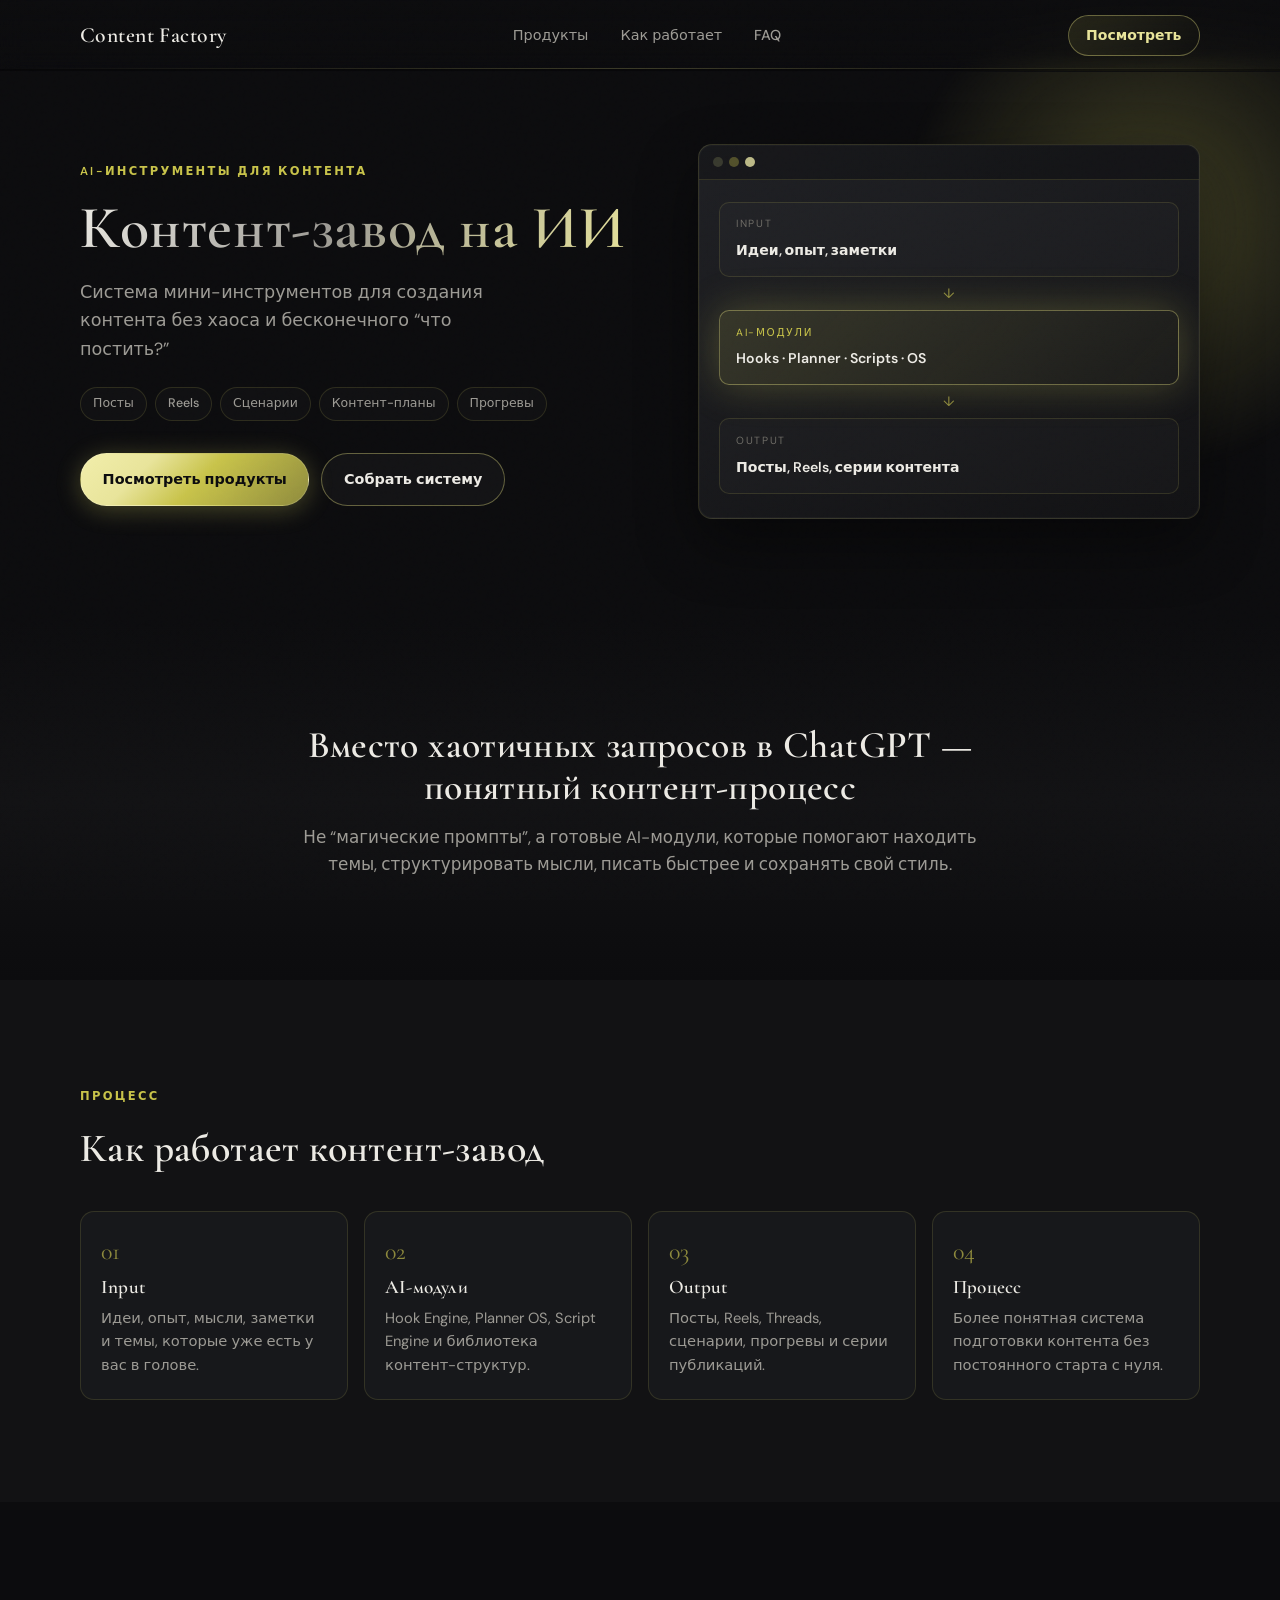
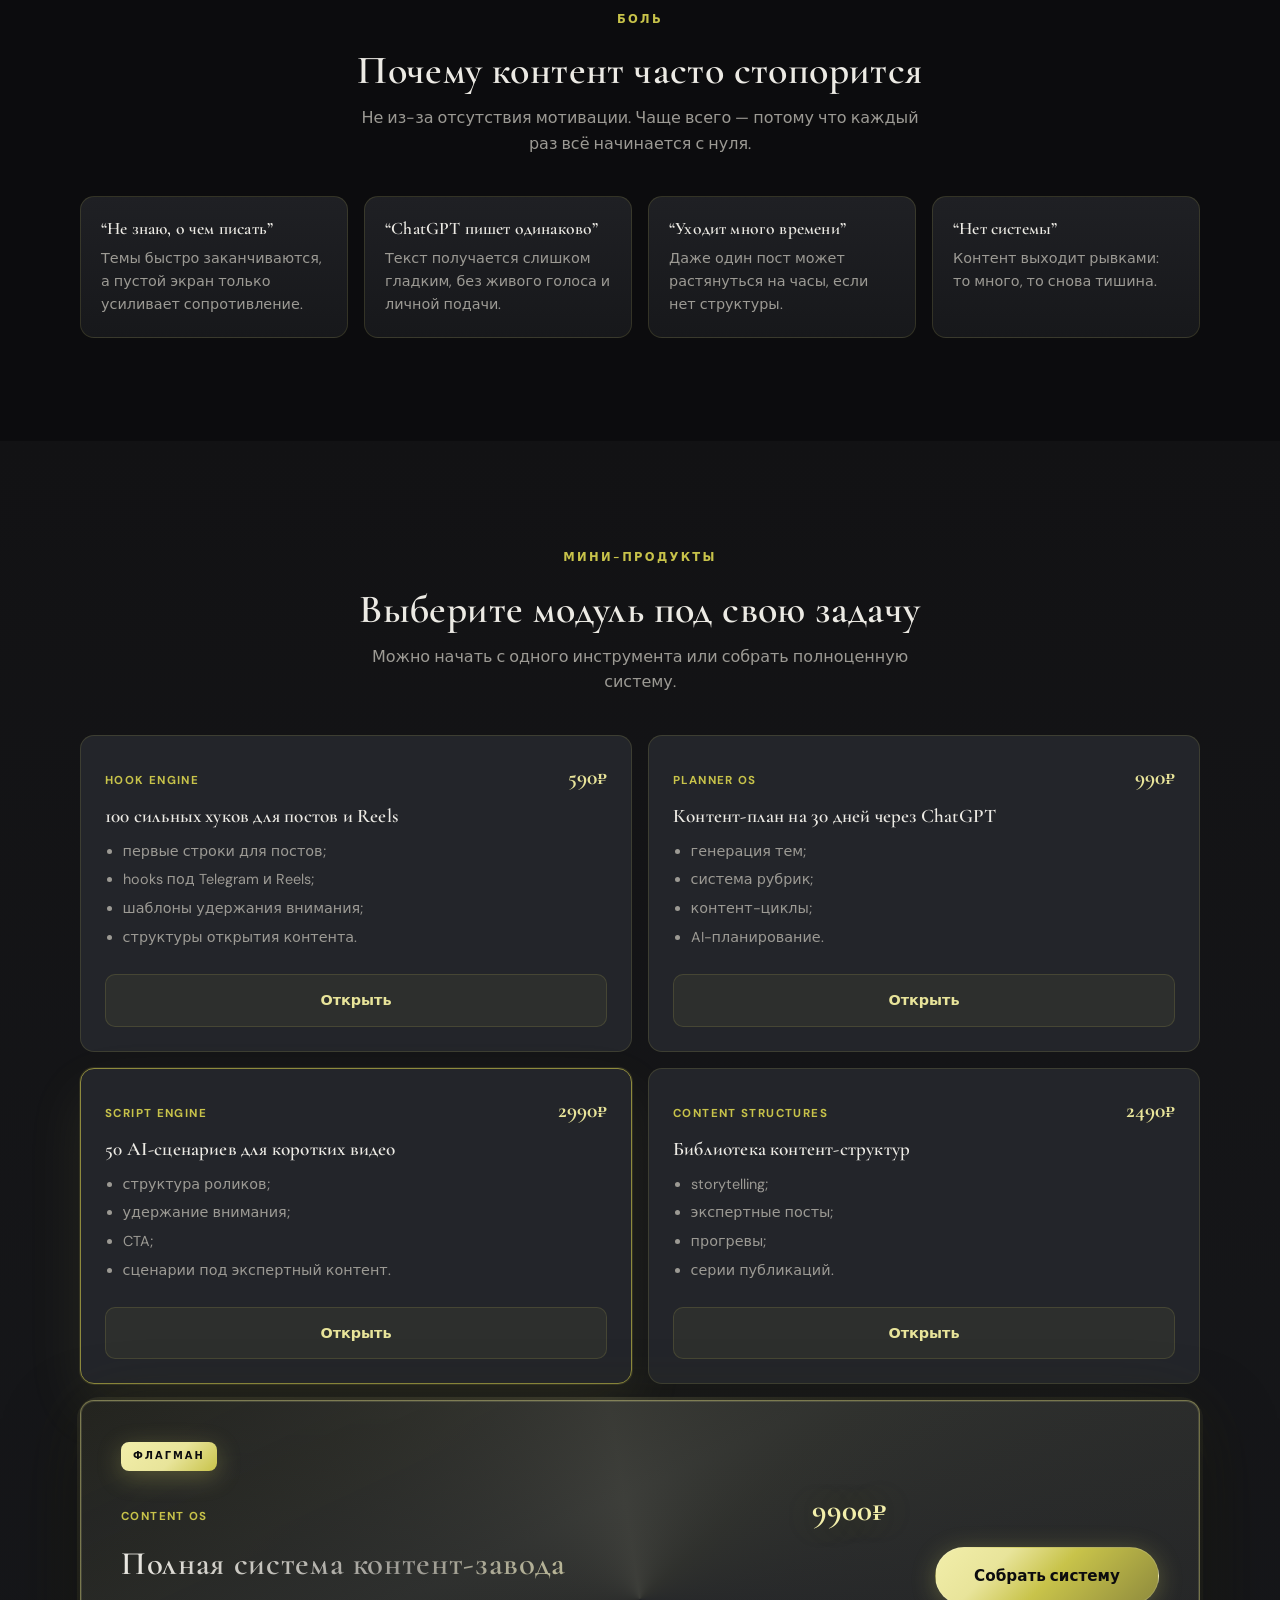
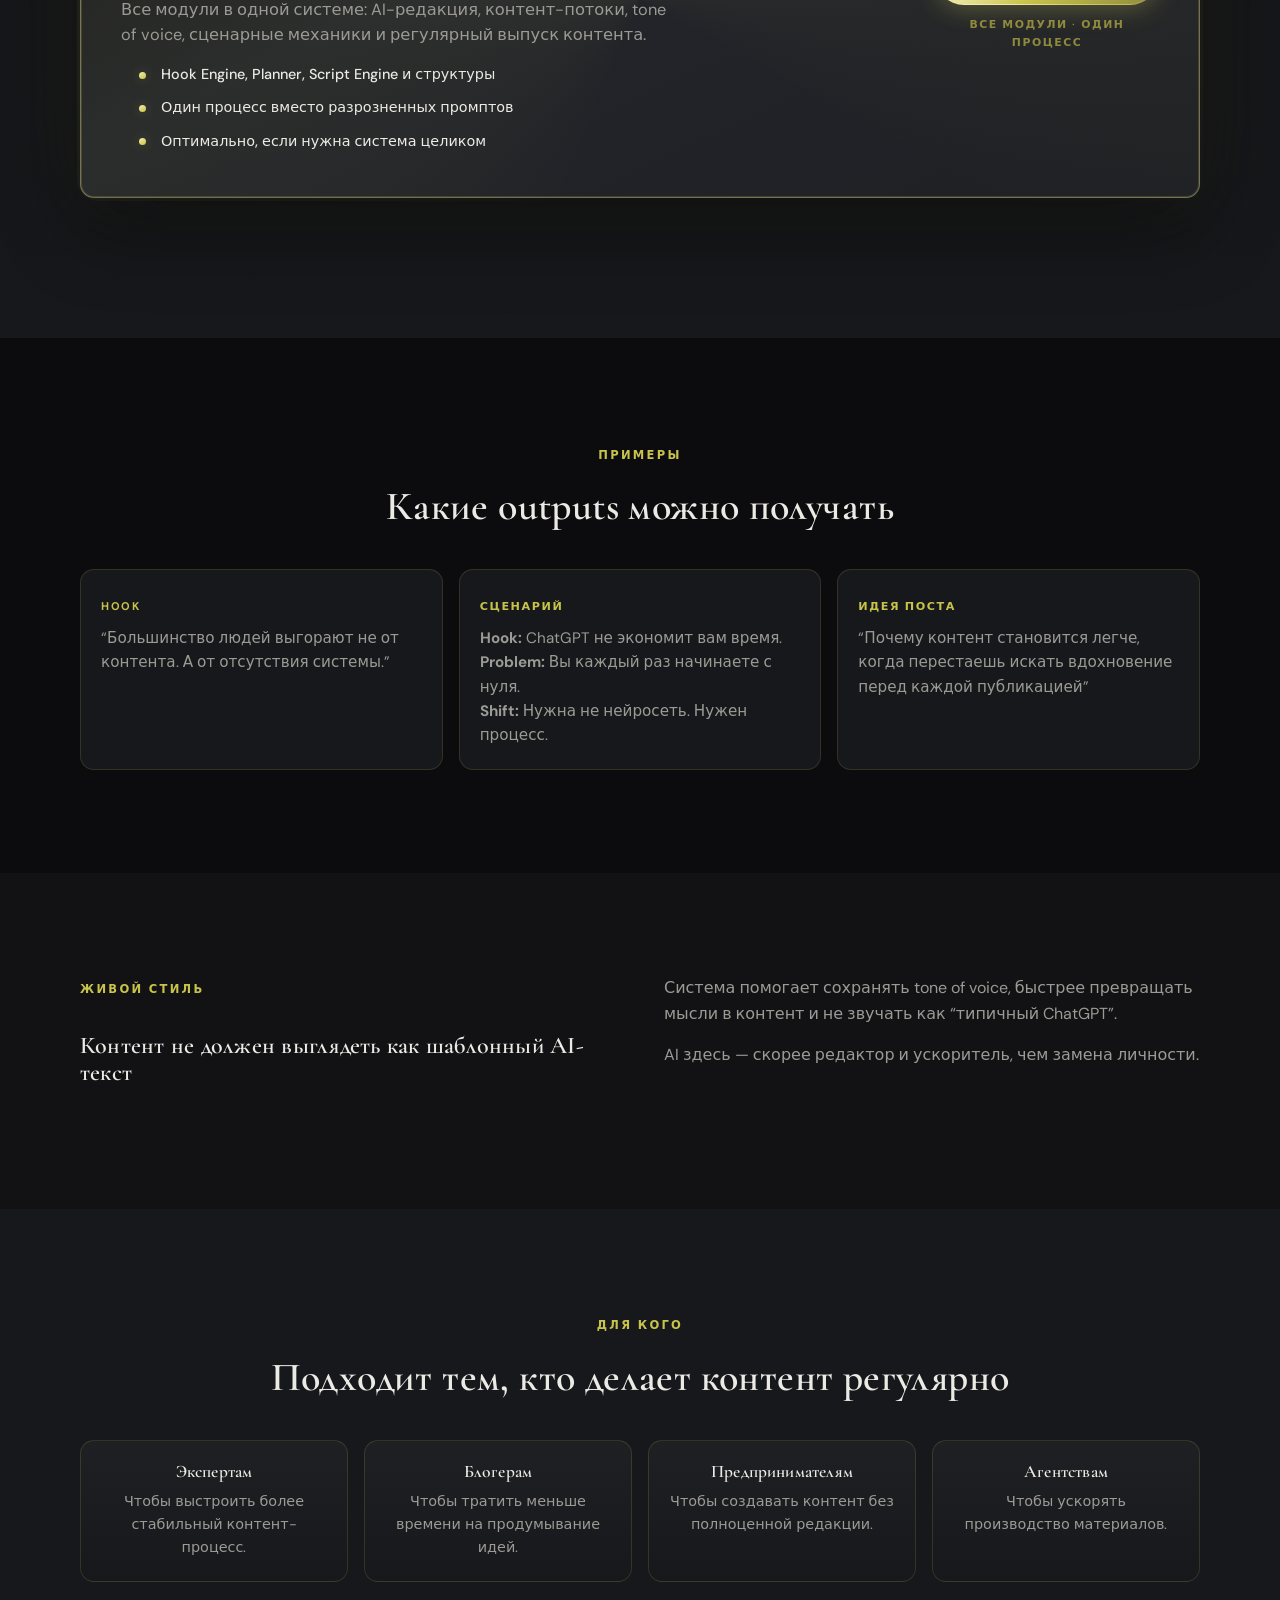
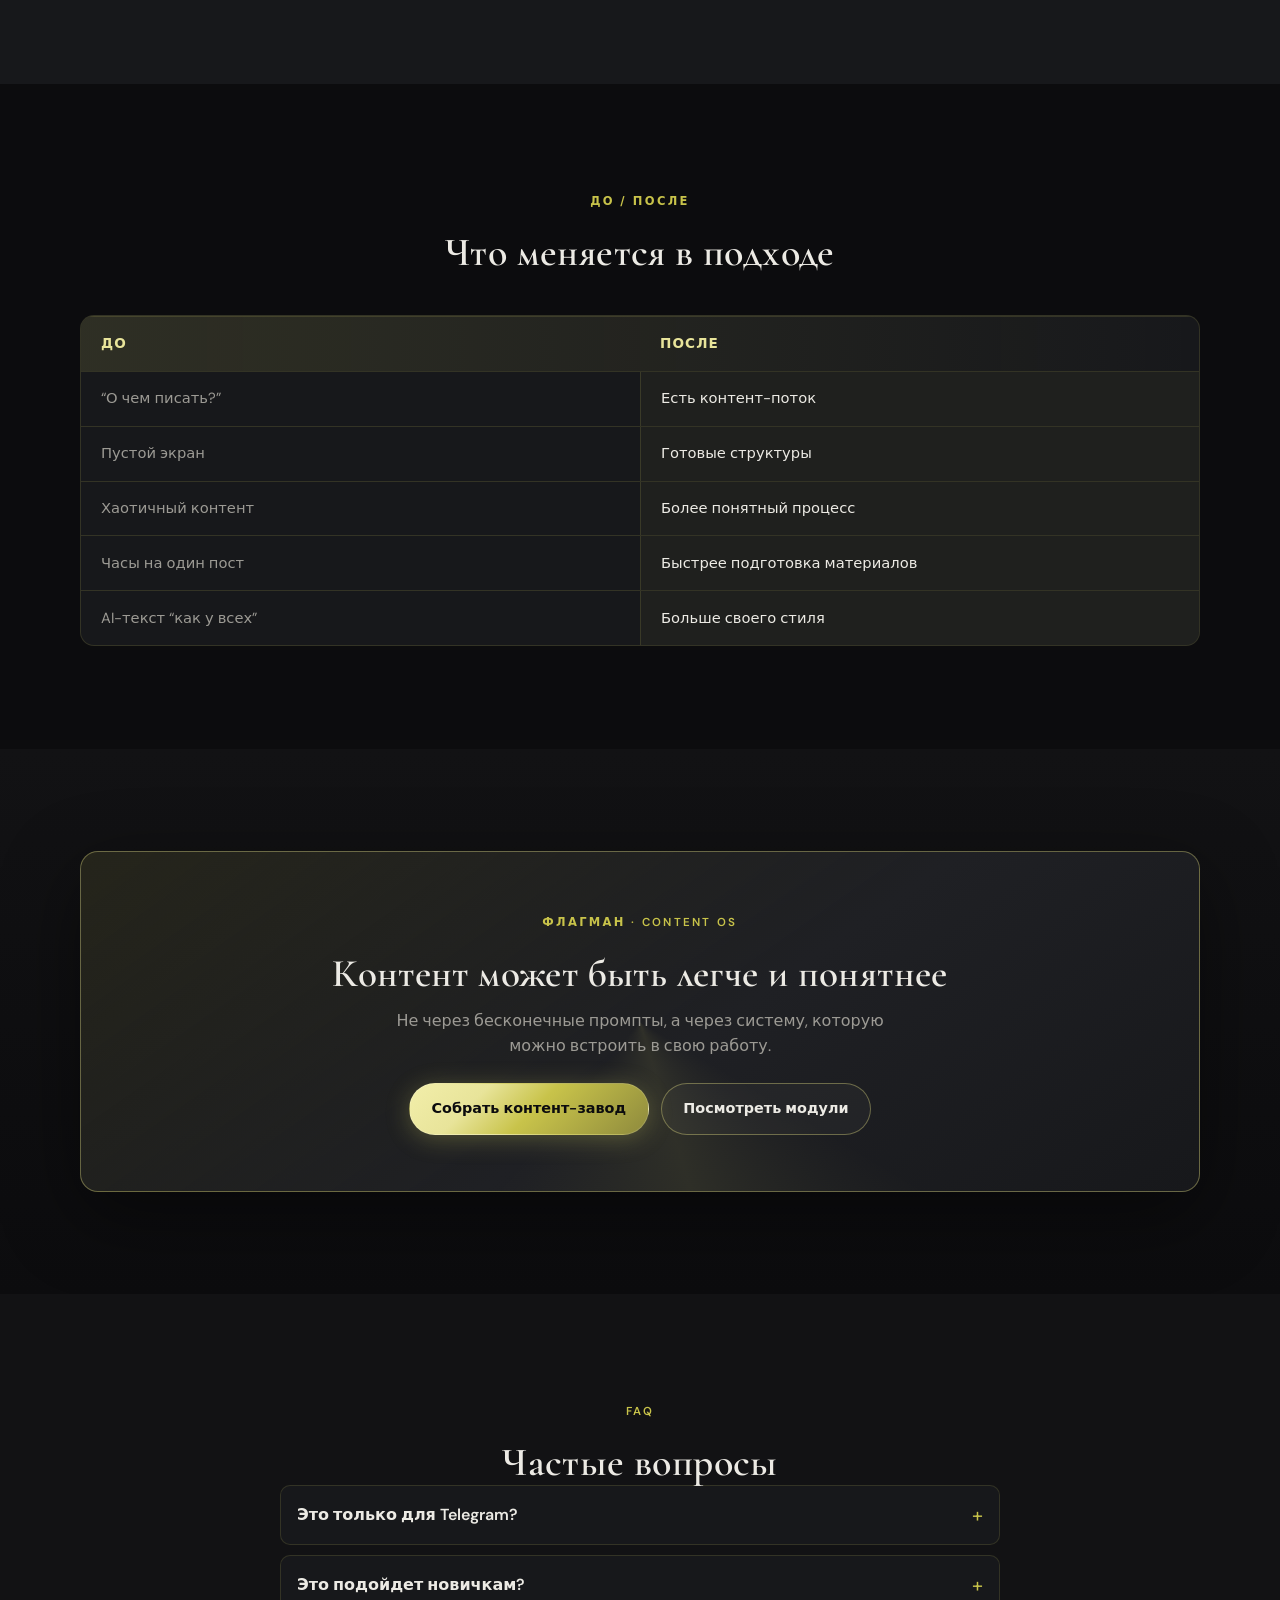
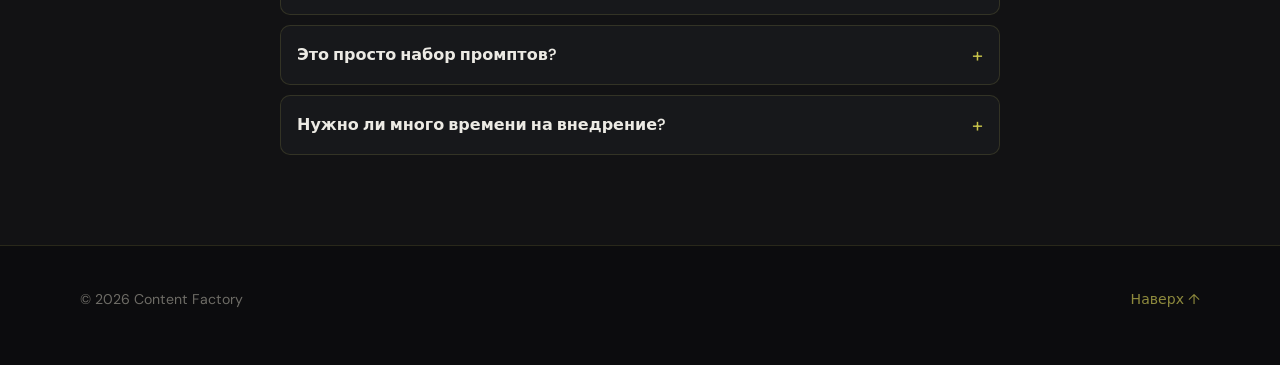
==== index.html @ 781082bc "Zavod-lending собрала сайт" ====
<!DOCTYPE html>
<html lang="ru">
<head>
  <meta charset="UTF-8" />
  <meta name="viewport" content="width=device-width, initial-scale=1.0" />
  <title>Контент-завод на ИИ</title>
  <meta name="description" content="Система мини-инструментов для создания контента с помощью ИИ: хуки, сценарии, контент-планы и Content OS." />
  <link rel="preconnect" href="https://fonts.googleapis.com">
  <link rel="preconnect" href="https://fonts.gstatic.com" crossorigin>
  <link href="https://fonts.googleapis.com/css2?family=Cormorant+Garamond:ital,wght@0,500;0,600;0,700;1,500&family=DM+Sans:ital,opsz,wght@0,9..40,400;0,9..40,500;0,9..40,600;0,9..40,700;1,9..40,400&display=swap" rel="stylesheet">
  <link rel="stylesheet" href="styles.css" />
</head>
<body>
  <div class="grain" aria-hidden="true"></div>
  <header class="site-header">
    <div class="header-scroll-progress" aria-hidden="true">
      <div class="header-scroll-progress__bar" id="scroll-progress-bar"></div>
    </div>
    <div class="container header-inner">
      <a class="logo" href="#top">Content Factory</a>
      <nav class="nav" aria-label="Основная навигация">
        <a href="#products">Продукты</a>
        <a href="#how">Как работает</a>
        <a href="#faq">FAQ</a>
      </nav>
      <a class="header-cta" href="#products">Посмотреть</a>
    </div>
  </header>

  <main id="top">
    <section class="hero section">
      <div class="hero-glow" aria-hidden="true"></div>
      <div class="container hero-grid">
        <div class="hero-content reveal" data-reveal>
          <div class="eyebrow">AI-инструменты для контента</div>
          <h1>Контент-завод на ИИ</h1>
          <p class="hero-lead">
            Система мини-инструментов для создания контента без хаоса и бесконечного “что постить?”
          </p>
          <div class="hero-tags" aria-label="Форматы контента">
            <span>Посты</span>
            <span>Reels</span>
            <span>Сценарии</span>
            <span>Контент-планы</span>
            <span>Прогревы</span>
          </div>
          <div class="hero-actions">
            <a class="btn btn-primary" href="#products">Посмотреть продукты</a>
            <a class="btn btn-secondary" href="#system">Собрать систему</a>
          </div>
        </div>

        <div class="hero-card reveal reveal-delay" data-reveal aria-label="Визуализация контент-завода">
          <div class="hero-card-parallax">
            <div class="mini-window">
              <div class="window-top">
                <span></span><span></span><span></span>
              </div>
              <div class="pipeline">
                <div class="pipeline-item" style="--i:0">
                  <small>INPUT</small>
                  <strong>Идеи, опыт, заметки</strong>
                </div>
                <div class="arrow pipeline-arrow" style="--i:1">↓</div>
                <div class="pipeline-item accent" style="--i:2">
                  <small>AI-МОДУЛИ</small>
                  <strong>Hooks · Planner · Scripts · OS</strong>
                </div>
                <div class="arrow pipeline-arrow" style="--i:3">↓</div>
                <div class="pipeline-item" style="--i:4">
                  <small>OUTPUT</small>
                  <strong>Посты, Reels, серии контента</strong>
                </div>
              </div>
            </div>
          </div>
        </div>
      </div>
    </section>

    <section class="section intro" data-reveal>
      <div class="container narrow center">
        <h2>Вместо хаотичных запросов в ChatGPT — понятный контент-процесс</h2>
        <p>
          Не “магические промпты”, а готовые AI-модули, которые помогают находить темы,
          структурировать мысли, писать быстрее и сохранять свой стиль.
        </p>
      </div>
    </section>

    <section class="section system" id="how" data-reveal>
      <div class="container">
        <div class="section-heading">
          <span class="eyebrow">Процесс</span>
          <h2>Как работает контент-завод</h2>
        </div>
        <div class="system-grid">
          <article class="system-step" style="--i:0">
            <span class="step-number">01</span>
            <h3>Input</h3>
            <p>Идеи, опыт, мысли, заметки и темы, которые уже есть у вас в голове.</p>
          </article>
          <article class="system-step" style="--i:1">
            <span class="step-number">02</span>
            <h3>AI-модули</h3>
            <p>Hook Engine, Planner OS, Script Engine и библиотека контент-структур.</p>
          </article>
          <article class="system-step" style="--i:2">
            <span class="step-number">03</span>
            <h3>Output</h3>
            <p>Посты, Reels, Threads, сценарии, прогревы и серии публикаций.</p>
          </article>
          <article class="system-step" style="--i:3">
            <span class="step-number">04</span>
            <h3>Процесс</h3>
            <p>Более понятная система подготовки контента без постоянного старта с нуля.</p>
          </article>
        </div>
      </div>
    </section>

    <section class="section pain" data-reveal>
      <div class="container">
        <div class="section-heading center">
          <span class="eyebrow">Боль</span>
          <h2>Почему контент часто стопорится</h2>
          <p>Не из-за отсутствия мотивации. Чаще всего — потому что каждый раз всё начинается с нуля.</p>
        </div>
        <div class="cards four">
          <article class="card" style="--i:0">
            <h3>“Не знаю, о чем писать”</h3>
            <p>Темы быстро заканчиваются, а пустой экран только усиливает сопротивление.</p>
          </article>
          <article class="card" style="--i:1">
            <h3>“ChatGPT пишет одинаково”</h3>
            <p>Текст получается слишком гладким, без живого голоса и личной подачи.</p>
          </article>
          <article class="card" style="--i:2">
            <h3>“Уходит много времени”</h3>
            <p>Даже один пост может растянуться на часы, если нет структуры.</p>
          </article>
          <article class="card" style="--i:3">
            <h3>“Нет системы”</h3>
            <p>Контент выходит рывками: то много, то снова тишина.</p>
          </article>
        </div>
      </div>
    </section>

    <section class="section products" data-reveal>
      <div class="container" id="products">
        <div class="section-heading center">
          <span class="eyebrow">Мини-продукты</span>
          <h2>Выберите модуль под свою задачу</h2>
          <p>Можно начать с одного инструмента или собрать полноценную систему.</p>
        </div>

        <div class="product-grid">
          <article class="product-card" style="--i:0">
            <div>
              <div class="product-top">
                <span class="product-label">Hook Engine</span>
                <strong class="price">590₽</strong>
              </div>
              <h3>100 сильных хуков для постов и Reels</h3>
              <ul>
                <li>первые строки для постов;</li>
                <li>hooks под Telegram и Reels;</li>
                <li>шаблоны удержания внимания;</li>
                <li>структуры открытия контента.</li>
              </ul>
            </div>
            <a class="btn btn-card" href="#">Открыть</a>
          </article>

          <article class="product-card" style="--i:1">
            <div>
              <div class="product-top">
                <span class="product-label">Planner OS</span>
                <strong class="price">990₽</strong>
              </div>
              <h3>Контент-план на 30 дней через ChatGPT</h3>
              <ul>
                <li>генерация тем;</li>
                <li>система рубрик;</li>
                <li>контент-циклы;</li>
                <li>AI-планирование.</li>
              </ul>
            </div>
            <a class="btn btn-card" href="#">Открыть</a>
          </article>

          <article class="product-card highlighted" style="--i:2">
            <div>
              <div class="product-top">
                <span class="product-label">Script Engine</span>
                <strong class="price">2990₽</strong>
              </div>
              <h3>50 AI-сценариев для коротких видео</h3>
              <ul>
                <li>структура роликов;</li>
                <li>удержание внимания;</li>
                <li>CTA;</li>
                <li>сценарии под экспертный контент.</li>
              </ul>
            </div>
            <a class="btn btn-card" href="#">Открыть</a>
          </article>

          <article class="product-card" style="--i:3">
            <div>
              <div class="product-top">
                <span class="product-label">Content Structures</span>
                <strong class="price">2490₽</strong>
              </div>
              <h3>Библиотека контент-структур</h3>
              <ul>
                <li>storytelling;</li>
                <li>экспертные посты;</li>
                <li>прогревы;</li>
                <li>серии публикаций.</li>
              </ul>
            </div>
            <a class="btn btn-card" href="#">Открыть</a>
          </article>

          <article class="product-card product-wide product-flagship" id="system" style="--i:4">
            <div class="product-flagship__glow" aria-hidden="true"></div>
            <div class="product-flagship__layout">
              <div class="product-flagship__copy">
                <span class="product-flagship-badge">Флагман</span>
                <div class="product-top">
                  <span class="product-label">Content OS</span>
                  <strong class="price product-flagship-price">9900₽</strong>
                </div>
                <h3 class="product-flagship-title">Полная система контент-завода</h3>
                <p class="product-flagship-lead">
                  Все модули в одной системе: AI-редакция, контент-потоки, tone of voice,
                  сценарные механики и регулярный выпуск контента.
                </p>
                <ul class="product-flagship-perks" aria-label="Что входит">
                  <li>Hook Engine, Planner, Script Engine и структуры</li>
                  <li>Один процесс вместо разрозненных промптов</li>
                  <li>Оптимально, если нужна система целиком</li>
                </ul>
              </div>
              <div class="product-flagship__action">
                <a class="btn btn-primary btn-flagship-cta" href="#">Собрать систему</a>
                <p class="product-flagship-note">Все модули · один процесс</p>
              </div>
            </div>
          </article>
        </div>
      </div>
    </section>

    <section class="section examples" data-reveal>
      <div class="container">
        <div class="section-heading center">
          <span class="eyebrow">Примеры</span>
          <h2>Какие outputs можно получать</h2>
        </div>
        <div class="examples-grid">
          <article class="example-card" style="--i:0">
            <span>Hook</span>
            <p>“Большинство людей выгорают не от контента. А от отсутствия системы.”</p>
          </article>
          <article class="example-card" style="--i:1">
            <span>Сценарий</span>
            <p><b>Hook:</b> ChatGPT не экономит вам время.<br><b>Problem:</b> Вы каждый раз начинаете с нуля.<br><b>Shift:</b> Нужна не нейросеть. Нужен процесс.</p>
          </article>
          <article class="example-card" style="--i:2">
            <span>Идея поста</span>
            <p>“Почему контент становится легче, когда перестаешь искать вдохновение перед каждой публикацией”</p>
          </article>
        </div>
      </div>
    </section>

    <section class="section anti-ai" data-reveal>
      <div class="container split">
        <div>
          <span class="eyebrow">Живой стиль</span>
          <h2>Контент не должен выглядеть как шаблонный AI-текст</h2>
        </div>
        <div class="text-block">
          <p>
            Система помогает сохранять tone of voice, быстрее превращать мысли в контент
            и не звучать как “типичный ChatGPT”.
          </p>
          <p>AI здесь — скорее редактор и ускоритель, чем замена личности.</p>
        </div>
      </div>
    </section>

    <section class="section audience" data-reveal>
      <div class="container">
        <div class="section-heading center">
          <span class="eyebrow">Для кого</span>
          <h2>Подходит тем, кто делает контент регулярно</h2>
        </div>
        <div class="cards four">
          <article class="card compact" style="--i:0"><h3>Экспертам</h3><p>Чтобы выстроить более стабильный контент-процесс.</p></article>
          <article class="card compact" style="--i:1"><h3>Блогерам</h3><p>Чтобы тратить меньше времени на продумывание идей.</p></article>
          <article class="card compact" style="--i:2"><h3>Предпринимателям</h3><p>Чтобы создавать контент без полноценной редакции.</p></article>
          <article class="card compact" style="--i:3"><h3>Агентствам</h3><p>Чтобы ускорять производство материалов.</p></article>
        </div>
      </div>
    </section>

    <section class="section comparison" data-reveal>
      <div class="container">
        <div class="section-heading center">
          <span class="eyebrow">До / после</span>
          <h2>Что меняется в подходе</h2>
        </div>
        <div class="comparison-table" role="table" aria-label="Сравнение подходов">
          <div class="row head" role="row">
            <div role="columnheader">До</div>
            <div role="columnheader">После</div>
          </div>
          <div class="row" role="row"><div>“О чем писать?”</div><div>Есть контент-поток</div></div>
          <div class="row" role="row"><div>Пустой экран</div><div>Готовые структуры</div></div>
          <div class="row" role="row"><div>Хаотичный контент</div><div>Более понятный процесс</div></div>
          <div class="row" role="row"><div>Часы на один пост</div><div>Быстрее подготовка материалов</div></div>
          <div class="row" role="row"><div>AI-текст “как у всех”</div><div>Больше своего стиля</div></div>
        </div>
      </div>
    </section>

    <section class="section final-cta" data-reveal>
      <div class="container cta-box center">
        <span class="eyebrow">Флагман · Content OS</span>
        <h2>Контент может быть легче и понятнее</h2>
        <p>Не через бесконечные промпты, а через систему, которую можно встроить в свою работу.</p>
        <div class="hero-actions center-actions">
          <a class="btn btn-primary" href="#system">Собрать контент-завод</a>
          <a class="btn btn-secondary" href="#products">Посмотреть модули</a>
        </div>
      </div>
    </section>

    <section class="section faq" id="faq" data-reveal>
      <div class="container narrow">
        <div class="section-heading center">
          <span class="eyebrow">FAQ</span>
          <h2>Частые вопросы</h2>
        </div>
        <details>
          <summary>Это только для Telegram?</summary>
          <p>Нет. Система подходит для Telegram, Reels, Shorts, Threads и других форматов.</p>
        </details>
        <details>
          <summary>Это подойдет новичкам?</summary>
          <p>Да. Всё построено вокруг готовых структур и понятных сценариев использования.</p>
        </details>
        <details>
          <summary>Это просто набор промптов?</summary>
          <p>Нет. Промпты — только часть системы. Основной акцент на процессах, структурах и механике контента.</p>
        </details>
        <details>
          <summary>Нужно ли много времени на внедрение?</summary>
          <p>Нет. Большинство модулей можно начать использовать сразу.</p>
        </details>
      </div>
    </section>
  </main>

  <footer class="footer">
    <div class="container footer-inner">
      <p>© 2026 Content Factory</p>
      <a href="#top">Наверх ↑</a>
    </div>
  </footer>

  <script>
    (function () {
      var mqReduce = window.matchMedia("(prefers-reduced-motion: reduce)");
      var reduce = mqReduce.matches;
      var all = document.querySelectorAll("[data-reveal]");

      function initScrollProgress() {
        var bar = document.getElementById("scroll-progress-bar");
        if (!bar) return;
        function tick() {
          var doc = document.documentElement;
          var total = doc.scrollHeight - window.innerHeight;
          var p = total > 0 ? (window.scrollY / total) * 100 : 0;
          p = Math.min(100, Math.max(0, p));
          bar.style.width = p + "%";
        }
        window.addEventListener("scroll", tick, { passive: true });
        window.addEventListener("resize", tick);
        tick();
      }

      function initHeroParallax() {
        var card = document.querySelector(".hero-card");
        var layer = document.querySelector(".hero-card-parallax");
        if (!card || !layer) return;
        var maxTilt = 7;
        function onMove(e) {
          var r = card.getBoundingClientRect();
          var px = (e.clientX - r.left) / r.width - 0.5;
          var py = (e.clientY - r.top) / r.height - 0.5;
          layer.style.transform =
            "perspective(1100px) rotateY(" +
            (px * maxTilt * 2) +
            "deg) rotateX(" +
            (-py * maxTilt * 2) +
            "deg)";
        }
        function onLeave() {
          layer.style.transform = "perspective(1100px) rotateY(0deg) rotateX(0deg)";
        }
        card.addEventListener("mousemove", onMove);
        card.addEventListener("mouseleave", onLeave);
      }

      function initMagnetic() {
        var nodes = document.querySelectorAll(".btn, .header-cta");
        var strength = 0.22;
        var cap = 12;
        nodes.forEach(function (el) {
          function move(e) {
            var r = el.getBoundingClientRect();
            var x = e.clientX - r.left - r.width / 2;
            var y = e.clientY - r.top - r.height / 2;
            var mx = Math.max(-cap, Math.min(cap, x * strength));
            var my = Math.max(-cap, Math.min(cap, y * strength));
            el.style.setProperty("--mx", mx + "px");
            el.style.setProperty("--my", my + "px");
          }
          function reset() {
            el.style.setProperty("--mx", "0px");
            el.style.setProperty("--my", "0px");
          }
          el.addEventListener("mousemove", move);
          el.addEventListener("mouseleave", reset);
        });
      }

      /**
       * Якоря: заранее снимаем data-reveal (без «дёрганья»).
       * #products — всегда block:"start": каталог с заголовка и первых модулей (не прыгать к флагману).
       * #system — снизу end / сверху center, чтобы карточка целиком в кадре.
       */
      function initInPageAnchorClicks() {
        function preReveal(el) {
          var chain = [];
          var n = el;
          while (n && n !== document.body) {
            if (n.hasAttribute && n.hasAttribute("data-reveal")) chain.push(n);
            n = n.parentElement;
          }
          chain.forEach(function (node) {
            node.classList.add("reveal-skip-transition", "is-visible");
          });
          requestAnimationFrame(function () {
            chain.forEach(function (node) {
              node.classList.remove("reveal-skip-transition");
            });
          });
        }

        function centerY(el) {
          var r = el.getBoundingClientRect();
          return r.top + window.scrollY + r.height * 0.5;
        }

        function scrollToTarget(el, href) {
          var r2 = window.matchMedia("(prefers-reduced-motion: reduce)").matches;
          var behavior = r2 ? "auto" : "smooth";
          var vy = window.scrollY + window.innerHeight * 0.5;
          var fromBelow = vy > centerY(el);
          var block;
          if (href === "#products") {
            block = "start";
          } else if (href === "#system") {
            block = fromBelow ? "end" : "center";
          } else {
            block = fromBelow ? "end" : "start";
          }
          if (window.history && window.history.replaceState) {
            window.history.replaceState(null, "", location.pathname + location.search + href);
          } else {
            location.hash = href;
          }
          el.scrollIntoView({ behavior: behavior, block: block, inline: "nearest" });
        }

        document.addEventListener(
          "click",
          function (e) {
            var a = e.target && e.target.closest && e.target.closest("a[href^='#']");
            if (!a) return;
            var href = a.getAttribute("href");
            if (!href || href === "#" || href.length < 2) return;
            var id = decodeURIComponent(href.slice(1));
            if (!id) return;
            var el = document.getElementById(id);
            if (!el) return;
            preReveal(el);

            if (href === "#products" || href === "#system") {
              e.preventDefault();
              scrollToTarget(el, href);
              return;
            }

            if (location.hash === href) {
              e.preventDefault();
              scrollToTarget(el, href);
            }
          },
          true
        );
      }

      if (reduce) {
        all.forEach(function (el) {
          el.classList.add("is-visible");
        });
        initScrollProgress();
        initInPageAnchorClicks();
        return;
      }

      document.querySelectorAll(".hero [data-reveal]").forEach(function (el) {
        el.classList.add("is-visible");
      });

      var io = new IntersectionObserver(
        function (entries) {
          entries.forEach(function (e) {
            if (e.isIntersecting) {
              e.target.classList.add("is-visible");
              io.unobserve(e.target);
            }
          });
        },
        { rootMargin: "0px 0px -8% 0px", threshold: 0.08 }
      );
      all.forEach(function (n) {
        if (!n.closest(".hero")) io.observe(n);
      });

      initScrollProgress();
      initHeroParallax();
      initMagnetic();
      initInPageAnchorClicks();
    })();
  </script>
</body>
</html>
---- styles.css ----
/* Премиум: благородный серый + золотисто-жёлтый акцент */
:root {
  --bg-void: #0c0c0e;
  --bg-deep: #121214;
  --bg: #17181b;
  --bg-elevated: #1f2024;
  --bg-card: #23252a;
  /* Лимонный металлик: холоднее и светлее классического золота */
  --gold: #c8c34a;
  --gold-soft: #e8e49a;
  --gold-muted: #8e8a3d;
  --gold-chrome: #f2eeaa;
  --border: rgba(218, 214, 102, 0.14);
  --border-strong: rgba(228, 224, 130, 0.38);
  --gold-glow: rgba(220, 216, 100, 0.26);
  --text: #eceae4;
  --text-muted: #9c9a94;
  --text-dim: #6e6c66;
  --font-serif: "Cormorant Garamond", Georgia, serif;
  --font-sans: "DM Sans", system-ui, sans-serif;
  --radius: 14px;
  --radius-sm: 10px;
  --header-h: 72px;
  --ease-out: cubic-bezier(0.22, 1, 0.36, 1);
  --dur: 0.75s;
}

*,
*::before,
*::after {
  box-sizing: border-box;
}

html {
  scroll-behavior: smooth;
  scroll-padding-top: calc(var(--header-h) + 12px);
  scroll-padding-bottom: max(20px, env(safe-area-inset-bottom, 0px));
}

body {
  margin: 0;
  font-family: var(--font-sans);
  font-size: 1rem;
  line-height: 1.6;
  color: var(--text);
  background: var(--bg-void);
  -webkit-font-smoothing: antialiased;
}

.grain {
  pointer-events: none;
  position: fixed;
  inset: 0;
  z-index: 9999;
  opacity: 0.035;
  mix-blend-mode: overlay;
  background-image: url("data:image/svg+xml,%3Csvg viewBox='0 0 256 256' xmlns='http://www.w3.org/2000/svg'%3E%3Cfilter id='n'%3E%3CfeTurbulence type='fractalNoise' baseFrequency='0.85' numOctaves='4' stitchTiles='stitch'/%3E%3C/filter%3E%3Crect width='100%25' height='100%25' filter='url(%23n)'/%3E%3C/svg%3E");
  animation: grain-shift 8s steps(10) infinite;
}

@keyframes grain-shift {
  0%,
  100% {
    transform: translate(0, 0);
  }
  10% {
    transform: translate(-2%, -2%);
  }
  30% {
    transform: translate(2%, -1%);
  }
  50% {
    transform: translate(-1%, 2%);
  }
  70% {
    transform: translate(1%, 1%);
  }
}

@media (prefers-reduced-motion: reduce) {
  .grain {
    animation: none;
  }

  .btn,
  .header-cta {
    transform: none;
  }
}

.container {
  width: min(1120px, 100% - 40px);
  margin-inline: auto;
}

.narrow {
  width: min(720px, 100% - 40px);
}

.center {
  text-align: center;
}

.section {
  padding: clamp(4rem, 8vw, 6.5rem) 0;
  position: relative;
}

/* Появление при скролле */
[data-reveal],
.reveal {
  opacity: 0;
  transform: translateY(28px);
  transition:
    opacity var(--dur) var(--ease-out),
    transform var(--dur) var(--ease-out);
}

[data-reveal].is-visible,
.reveal.is-visible {
  opacity: 1;
  transform: translateY(0);
}

[data-reveal].reveal-skip-transition,
.reveal.reveal-skip-transition {
  transition: none !important;
}

.reveal-delay {
  transition-delay: 0.12s;
}

.hero .hero-content.is-visible .hero-tags span {
  animation: tag-pop 0.55s var(--ease-out) backwards;
}

.hero .hero-content.is-visible .hero-tags span:nth-child(1) {
  animation-delay: 0.15s;
}
.hero .hero-content.is-visible .hero-tags span:nth-child(2) {
  animation-delay: 0.22s;
}
.hero .hero-content.is-visible .hero-tags span:nth-child(3) {
  animation-delay: 0.29s;
}
.hero .hero-content.is-visible .hero-tags span:nth-child(4) {
  animation-delay: 0.36s;
}
.hero .hero-content.is-visible .hero-tags span:nth-child(5) {
  animation-delay: 0.43s;
}

@keyframes tag-pop {
  from {
    opacity: 0;
    transform: translateY(8px) scale(0.96);
  }
  to {
    opacity: 1;
    transform: translateY(0) scale(1);
  }
}

/* Шапка */
.site-header {
  position: sticky;
  top: 0;
  z-index: 100;
  height: var(--header-h);
  display: flex;
  align-items: center;
  background: linear-gradient(180deg, rgba(12, 12, 14, 0.92) 0%, rgba(12, 12, 14, 0.72) 70%, transparent 100%);
  backdrop-filter: blur(12px);
  border-bottom: 1px solid transparent;
  transition: border-color 0.35s ease, background 0.35s ease;
}

.header-scroll-progress {
  position: absolute;
  left: 0;
  right: 0;
  bottom: 0;
  height: 2px;
  z-index: 101;
  pointer-events: none;
  background: rgba(0, 0, 0, 0.35);
}

.header-scroll-progress__bar {
  height: 100%;
  width: 0%;
  background: linear-gradient(90deg, var(--gold-muted), var(--gold), var(--gold-chrome));
  box-shadow: 0 0 14px var(--gold-glow);
}

.site-header::after {
  content: "";
  position: absolute;
  left: 0;
  right: 0;
  bottom: 2px;
  height: 1px;
  background: linear-gradient(90deg, transparent, var(--border-strong), transparent);
  opacity: 0.6;
}

.header-inner {
  display: flex;
  align-items: center;
  justify-content: space-between;
  gap: 1.5rem;
}

.logo {
  font-family: var(--font-serif);
  font-size: 1.35rem;
  font-weight: 600;
  letter-spacing: 0.02em;
  color: var(--text);
  text-decoration: none;
  position: relative;
}

.logo::after {
  content: "";
  position: absolute;
  left: 0;
  bottom: -2px;
  width: 0;
  height: 1px;
  background: linear-gradient(90deg, var(--gold), var(--gold-soft));
  transition: width 0.45s var(--ease-out);
}

.logo:hover::after {
  width: 100%;
}

.nav {
  display: flex;
  gap: clamp(1rem, 3vw, 2rem);
  font-size: 0.9rem;
  font-weight: 500;
}

.nav a {
  color: var(--text-muted);
  text-decoration: none;
  position: relative;
  padding-block: 4px;
  transition: color 0.25s ease;
}

.nav a::after {
  content: "";
  position: absolute;
  left: 0;
  bottom: 0;
  width: 100%;
  height: 1px;
  background: var(--gold);
  transform: scaleX(0);
  transform-origin: right;
  transition: transform 0.4s var(--ease-out);
}

.nav a:hover {
  color: var(--text);
}

.nav a:hover::after {
  transform: scaleX(1);
  transform-origin: left;
}

.header-cta {
  font-size: 0.875rem;
  font-weight: 600;
  padding: 0.55rem 1.1rem;
  border-radius: 999px;
  border: 1px solid var(--border-strong);
  color: var(--gold-soft);
  text-decoration: none;
  background: linear-gradient(145deg, rgba(218, 214, 102, 0.12), transparent);
  --mx: 0px;
  --my: 0px;
  transform: translate3d(var(--mx, 0px), var(--my, 0px), 0);
  transition:
    transform 0.22s var(--ease-out),
    border-color 0.3s ease,
    box-shadow 0.3s ease,
    color 0.2s ease;
}

.header-cta:hover {
  border-color: var(--gold);
  color: var(--text);
  box-shadow: 0 0 24px var(--gold-glow);
}

@media (max-width: 720px) {
  .nav {
    display: none;
  }
}

/* Hero */
.hero {
  padding-top: clamp(3rem, 6vw, 4.5rem);
  overflow: visible;
}

.hero-glow {
  position: absolute;
  top: -20%;
  right: -10%;
  width: min(70vw, 520px);
  height: min(70vw, 520px);
  border-radius: 50%;
  background: radial-gradient(circle, var(--gold-glow) 0%, transparent 68%);
  filter: blur(4px);
  animation: glow-pulse 10s ease-in-out infinite;
  pointer-events: none;
}

@keyframes glow-pulse {
  0%,
  100% {
    opacity: 0.55;
    transform: scale(1);
  }
  50% {
    opacity: 0.85;
    transform: scale(1.06);
  }
}

.hero-grid {
  display: grid;
  grid-template-columns: 1.05fr 0.95fr;
  gap: clamp(2rem, 5vw, 4rem);
  align-items: center;
}

@media (max-width: 900px) {
  .hero-grid {
    grid-template-columns: 1fr;
  }
}

.eyebrow {
  display: inline-block;
  font-size: 0.72rem;
  font-weight: 600;
  letter-spacing: 0.2em;
  text-transform: uppercase;
  color: var(--gold);
  margin-bottom: 0.85rem;
}

h1,
h2,
h3 {
  font-family: var(--font-serif);
  font-weight: 600;
  line-height: 1.12;
  letter-spacing: 0.01em;
}

h1 {
  font-size: clamp(2.5rem, 5.5vw, 3.75rem);
  margin: 0 0 1rem;
  background: linear-gradient(120deg, var(--text) 0%, var(--text-muted) 45%, var(--gold-soft) 100%);
  -webkit-background-clip: text;
  background-clip: text;
  color: transparent;
}

.hero-lead {
  font-size: 1.1rem;
  color: var(--text-muted);
  max-width: 34ch;
  margin: 0 0 1.5rem;
}

.hero-tags {
  display: flex;
  flex-wrap: wrap;
  gap: 0.5rem;
  margin-bottom: 2rem;
}

.hero-tags span {
  font-size: 0.78rem;
  font-weight: 500;
  padding: 0.4rem 0.75rem;
  border-radius: 999px;
  border: 1px solid var(--border);
  color: var(--text-muted);
  background: rgba(255, 255, 255, 0.02);
}

.hero-actions {
  display: flex;
  flex-wrap: wrap;
  gap: 0.75rem;
}

.center-actions {
  justify-content: center;
}

/* Кнопки + «золотой блик» */
.btn {
  --mx: 0px;
  --my: 0px;
  display: inline-flex;
  align-items: center;
  justify-content: center;
  gap: 0.5rem;
  padding: 0.85rem 1.35rem;
  border-radius: 999px;
  font-weight: 600;
  font-size: 0.9rem;
  text-decoration: none;
  border: 1px solid transparent;
  cursor: pointer;
  position: relative;
  overflow: hidden;
  transform: translate3d(var(--mx, 0px), var(--my, 0px), 0);
  transition:
    transform 0.22s var(--ease-out),
    box-shadow 0.35s ease,
    border-color 0.25s ease;
}

.btn::before {
  content: "";
  position: absolute;
  inset: 0;
  background: linear-gradient(
    105deg,
    transparent 0%,
    transparent 40%,
    rgba(255, 255, 255, 0.18) 50%,
    transparent 60%,
    transparent 100%
  );
  transform: translateX(-120%);
  transition: transform 0s;
}

.btn:hover::before {
  transform: translateX(120%);
  transition: transform 0.65s var(--ease-out);
}

.btn-primary {
  color: var(--bg-void);
  background: linear-gradient(135deg, var(--gold-chrome) 0%, var(--gold-soft) 28%, var(--gold) 52%, var(--gold-muted) 100%);
  border-color: rgba(255, 255, 255, 0.14);
  box-shadow: 0 4px 24px rgba(218, 214, 102, 0.28);
}

.btn-primary:hover {
  transform: translate3d(var(--mx, 0px), calc(var(--my, 0px) - 2px), 0);
  box-shadow: 0 8px 36px rgba(218, 214, 102, 0.38);
}

.btn-secondary {
  color: var(--text);
  border-color: var(--border-strong);
  background: rgba(255, 255, 255, 0.03);
}

.btn-secondary:hover {
  border-color: var(--gold);
  color: var(--gold-soft);
}

.btn-card {
  width: 100%;
  border-radius: var(--radius-sm);
  border: 1px solid var(--border);
  color: var(--gold-soft);
  background: rgba(218, 214, 102, 0.06);
}

.btn-card:hover {
  border-color: var(--gold);
  background: rgba(218, 214, 102, 0.12);
}

/* Карточка pipeline */
.hero-card {
  perspective: 1200px;
  transform-style: preserve-3d;
}

.hero-card-parallax {
  transform-style: preserve-3d;
  transition: transform 0.18s ease-out;
  will-change: transform;
}

.mini-window {
  border-radius: var(--radius);
  border: 1px solid var(--border);
  background: linear-gradient(155deg, var(--bg-elevated) 0%, var(--bg-deep) 100%);
  box-shadow:
    0 24px 60px rgba(0, 0, 0, 0.45),
    0 0 0 1px rgba(255, 255, 255, 0.03) inset;
  overflow: hidden;
  animation: card-float 7s ease-in-out infinite;
}

@keyframes card-float {
  0%,
  100% {
    transform: translateY(0) rotateX(0deg);
  }
  50% {
    transform: translateY(-8px) rotateX(2deg);
  }
}

@media (prefers-reduced-motion: reduce) {
  .hero-card-parallax {
    transition: none;
  }
  .mini-window {
    animation: none;
  }
  .hero-glow {
    animation: none;
  }
  .product-flagship__glow {
    animation: none;
    opacity: 0.32;
  }
}

.window-top {
  display: flex;
  gap: 6px;
  padding: 12px 14px;
  border-bottom: 1px solid var(--border);
  background: rgba(0, 0, 0, 0.25);
}

.window-top span {
  width: 10px;
  height: 10px;
  border-radius: 50%;
  background: var(--text-dim);
  opacity: 0.5;
}

.window-top span:nth-child(1) {
  background: #5a5c42;
}
.window-top span:nth-child(2) {
  background: var(--gold-muted);
}
.window-top span:nth-child(3) {
  background: var(--gold-chrome);
  opacity: 0.75;
}

.pipeline {
  padding: 1.35rem 1.25rem 1.5rem;
  display: flex;
  flex-direction: column;
  gap: 0.35rem;
}

.pipeline-item {
  padding: 0.85rem 1rem;
  border-radius: var(--radius-sm);
  border: 1px solid var(--border);
  background: rgba(255, 255, 255, 0.02);
  opacity: 0;
  transform: translateY(12px);
}

.hero-card.is-visible .pipeline-item,
.hero-card.is-visible .pipeline-arrow {
  animation: pipe-in 0.65s var(--ease-out) forwards;
  animation-delay: calc(0.12s + var(--i, 0) * 0.1s);
}

@keyframes pipe-in {
  to {
    opacity: 1;
    transform: translateY(0);
  }
}

.pipeline-item small {
  display: block;
  font-size: 0.65rem;
  letter-spacing: 0.16em;
  color: var(--text-dim);
  margin-bottom: 0.25rem;
}

.pipeline-item strong {
  font-size: 0.88rem;
  font-weight: 600;
  color: var(--text);
}

.pipeline-item.accent {
  border-color: var(--border-strong);
  background: linear-gradient(135deg, rgba(218, 214, 102, 0.14), rgba(218, 214, 102, 0.03));
  box-shadow: 0 0 40px var(--gold-glow);
}

.pipeline-item.accent small {
  color: var(--gold);
}

.arrow {
  text-align: center;
  color: var(--gold-muted);
  font-size: 0.85rem;
}

.pipeline-arrow {
  opacity: 0;
}

/* Секции */
.intro {
  background: linear-gradient(180deg, var(--bg-void) 0%, var(--bg-deep) 50%, var(--bg-void) 100%);
}

.intro h2 {
  font-size: clamp(1.75rem, 3.5vw, 2.35rem);
  margin: 0 0 1rem;
  color: var(--text);
}

.intro p {
  color: var(--text-muted);
  margin: 0;
  font-size: 1.05rem;
}

.system {
  background: var(--bg-deep);
}

.section-heading h2 {
  font-size: clamp(1.85rem, 3.2vw, 2.5rem);
  margin: 0.35rem 0 0;
  color: var(--text);
}

.section-heading.center p {
  color: var(--text-muted);
  max-width: 52ch;
  margin: 0.75rem auto 0;
}

.system-grid {
  display: grid;
  grid-template-columns: repeat(4, 1fr);
  gap: 1rem;
  margin-top: 2.5rem;
}

@media (max-width: 960px) {
  .system-grid {
    grid-template-columns: repeat(2, 1fr);
  }
}

@media (max-width: 520px) {
  .system-grid {
    grid-template-columns: 1fr;
  }
}

.system-step {
  padding: 1.35rem 1.25rem;
  border-radius: var(--radius);
  border: 1px solid var(--border);
  background: var(--bg);
  transition:
    border-color 0.35s ease,
    transform 0.35s var(--ease-out),
    box-shadow 0.35s ease;
}

.system.is-visible .system-step {
  animation: step-rise 0.6s var(--ease-out) backwards;
  animation-delay: calc(0.08s + var(--i, 0) * 0.08s);
}

@keyframes step-rise {
  from {
    opacity: 0;
    transform: translateY(20px);
  }
  to {
    opacity: 1;
    transform: translateY(0);
  }
}

.system-step:hover {
  border-color: var(--border-strong);
  transform: translateY(-4px);
  box-shadow: 0 16px 40px rgba(0, 0, 0, 0.35);
}

.step-number {
  font-family: var(--font-serif);
  font-size: 1.5rem;
  color: var(--gold-muted);
  display: block;
  margin-bottom: 0.35rem;
}

.system-step h3 {
  font-size: 1.2rem;
  margin: 0 0 0.5rem;
  color: var(--text);
}

.system-step p {
  margin: 0;
  font-size: 0.92rem;
  color: var(--text-muted);
}

.pain {
  background: var(--bg-void);
}

.cards {
  display: grid;
  gap: 1rem;
  margin-top: 2.5rem;
}

.cards.four {
  grid-template-columns: repeat(4, 1fr);
}

@media (max-width: 960px) {
  .cards.four {
    grid-template-columns: repeat(2, 1fr);
  }
}

@media (max-width: 560px) {
  .cards.four {
    grid-template-columns: 1fr;
  }
}

.card {
  padding: 1.35rem 1.25rem;
  border-radius: var(--radius);
  border: 1px solid var(--border);
  background: linear-gradient(180deg, var(--bg-elevated), var(--bg));
}

.pain.is-visible .card {
  animation: step-rise 0.55s var(--ease-out) backwards;
  animation-delay: calc(0.06s + var(--i, 0) * 0.07s);
}

.card h3 {
  font-size: 1.1rem;
  margin: 0 0 0.5rem;
  color: var(--text);
}

.card p {
  margin: 0;
  font-size: 0.9rem;
  color: var(--text-muted);
}

.card.compact {
  text-align: center;
}

.products {
  background: linear-gradient(180deg, var(--bg-deep) 0%, var(--bg) 100%);
  /* нижние карточки + тени не упираются визуально в следующую секцию */
  padding-bottom: clamp(5.5rem, 11vw, 9rem);
}

.product-grid {
  display: grid;
  grid-template-columns: repeat(2, 1fr);
  gap: 1rem;
  margin-top: 2.5rem;
}

@media (max-width: 720px) {
  .product-grid {
    grid-template-columns: 1fr;
  }
}

.product-card {
  padding: 1.5rem;
  border-radius: var(--radius);
  border: 1px solid var(--border);
  background: var(--bg-card);
  display: flex;
  flex-direction: column;
  justify-content: space-between;
  gap: 1.25rem;
  transition:
    border-color 0.35s ease,
    box-shadow 0.35s ease,
    transform 0.35s var(--ease-out);
}

.products.is-visible .product-card {
  animation: step-rise 0.55s var(--ease-out) backwards;
  animation-delay: calc(0.05s + var(--i, 0) * 0.06s);
}

.product-card:hover {
  border-color: var(--border-strong);
  transform: translateY(-3px);
  box-shadow: 0 20px 50px rgba(0, 0, 0, 0.4);
}

.product-top {
  display: flex;
  justify-content: space-between;
  align-items: baseline;
  gap: 1rem;
  margin-bottom: 0.75rem;
}

.product-label {
  font-size: 0.72rem;
  font-weight: 700;
  letter-spacing: 0.12em;
  text-transform: uppercase;
  color: var(--gold);
}

.price {
  font-family: var(--font-serif);
  font-size: 1.35rem;
  color: var(--gold-soft);
}

.product-card h3 {
  font-size: 1.2rem;
  margin: 0 0 0.75rem;
  color: var(--text);
}

.product-card ul {
  margin: 0;
  padding-left: 1.1rem;
  color: var(--text-muted);
  font-size: 0.9rem;
}

.product-card ul li {
  margin-bottom: 0.35rem;
}

.product-card > div > p {
  margin: 0;
  color: var(--text-muted);
  font-size: 0.92rem;
}

.product-wide {
  grid-column: 1 / -1;
  flex-direction: row;
  align-items: center;
  gap: 2rem;
  border-color: var(--border-strong);
  background: linear-gradient(120deg, rgba(218, 214, 102, 0.1), var(--bg-card) 45%);
}

.product-flagship.product-wide {
  flex-direction: column;
  align-items: stretch;
  gap: 0;
  position: relative;
  padding: clamp(1.75rem, 4vw, 2.5rem);
  border-color: rgba(228, 224, 130, 0.42);
  background:
    linear-gradient(155deg, rgba(18, 19, 22, 0.92) 0%, var(--bg-card) 38%, var(--bg-elevated) 100%),
    linear-gradient(135deg, rgba(218, 214, 102, 0.14) 0%, transparent 55%);
  box-shadow:
    0 0 0 1px rgba(242, 238, 170, 0.14) inset,
    0 28px 80px rgba(0, 0, 0, 0.48),
    0 0 80px rgba(218, 214, 102, 0.07);
  overflow: visible;
}

.product-flagship__glow {
  position: absolute;
  inset: -4px;
  border-radius: calc(var(--radius) + 8px);
  z-index: 0;
  pointer-events: none;
  background: conic-gradient(
    from 200deg,
    transparent 0%,
    rgba(218, 214, 102, 0.06) 18%,
    rgba(242, 238, 170, 0.14) 42%,
    rgba(218, 214, 102, 0.08) 58%,
    transparent 78%
  );
  opacity: 0.9;
  animation: flagship-glow-spin 22s linear infinite;
}

@keyframes flagship-glow-spin {
  to {
    transform: rotate(360deg);
  }
}

.product-flagship__layout {
  position: relative;
  z-index: 1;
  display: flex;
  flex-direction: row;
  align-items: center;
  gap: clamp(1.5rem, 4vw, 3rem);
  width: 100%;
}

.product-flagship__copy {
  flex: 1;
  min-width: 0;
}

.product-flagship-badge {
  display: inline-block;
  font-size: 0.62rem;
  font-weight: 700;
  letter-spacing: 0.2em;
  text-transform: uppercase;
  color: var(--bg-void);
  background: linear-gradient(135deg, var(--gold-chrome), var(--gold-soft) 55%, var(--gold) 100%);
  padding: 0.4rem 0.75rem;
  border-radius: 8px;
  margin-bottom: 0.95rem;
  box-shadow: 0 6px 24px rgba(218, 214, 102, 0.28);
}

.product-flagship .product-top {
  margin-bottom: 0.65rem;
}

.product-flagship .product-flagship-title {
  font-family: var(--font-serif);
  font-size: clamp(1.5rem, 3vw, 2.05rem);
  font-weight: 600;
  line-height: 1.12;
  margin: 0 0 0.85rem;
  letter-spacing: 0.02em;
  background: linear-gradient(110deg, var(--text) 0%, var(--text-muted) 38%, var(--gold-soft) 92%);
  -webkit-background-clip: text;
  background-clip: text;
  color: transparent;
}

.product-flagship-lead {
  font-size: 1.02rem;
  line-height: 1.55;
  color: var(--text-muted);
  margin: 0 0 1.15rem;
  max-width: 50ch;
}

.product-flagship-perks {
  margin: 0;
  padding: 0;
  list-style: none;
  display: grid;
  gap: 0.5rem;
}

.product-flagship-perks li {
  position: relative;
  padding-left: 1.4rem;
  font-size: 0.9rem;
  color: var(--text);
  font-weight: 500;
  line-height: 1.35;
}

.product-flagship-perks li::before {
  content: "";
  position: absolute;
  left: 0;
  top: 0.48em;
  width: 7px;
  height: 7px;
  border-radius: 50%;
  background: linear-gradient(145deg, var(--gold-chrome), var(--gold));
  box-shadow: 0 0 12px var(--gold-glow);
}

.product-flagship .product-flagship-price {
  font-size: clamp(1.55rem, 2.8vw, 1.95rem);
  color: var(--gold-chrome);
  text-shadow: 0 0 40px rgba(218, 214, 102, 0.25);
}

.product-flagship__action {
  display: flex;
  flex-direction: column;
  align-items: stretch;
  justify-content: center;
  gap: 0.7rem;
  flex-shrink: 0;
}

.btn-flagship-cta {
  padding: 1rem 1.75rem;
  font-size: 0.95rem;
  font-weight: 700;
  white-space: nowrap;
}

.product-flagship-note {
  margin: 0;
  font-size: 0.68rem;
  font-weight: 600;
  letter-spacing: 0.14em;
  text-transform: uppercase;
  color: var(--gold-muted);
  text-align: center;
  max-width: 14rem;
}

.product-flagship.product-card:hover {
  transform: translateY(-5px);
  border-color: rgba(242, 238, 170, 0.45);
  box-shadow:
    0 0 0 1px rgba(242, 238, 170, 0.18) inset,
    0 36px 100px rgba(0, 0, 0, 0.52),
    0 0 90px rgba(218, 214, 102, 0.12);
}

@media (max-width: 720px) {
  .product-wide {
    flex-direction: column;
    align-items: stretch;
  }

  .product-flagship__layout {
    flex-direction: column;
    align-items: stretch;
  }

  .product-flagship__action {
    align-items: stretch;
  }

  .btn-flagship-cta {
    width: 100%;
    justify-content: center;
  }

  .product-flagship-note {
    max-width: none;
  }
}

.product-card.highlighted {
  border-color: var(--gold-muted);
  box-shadow: 0 0 0 1px rgba(218, 214, 102, 0.12), 0 24px 60px rgba(218, 214, 102, 0.08);
}

.examples {
  background: var(--bg-void);
}

.examples-grid {
  display: grid;
  grid-template-columns: repeat(3, 1fr);
  gap: 1rem;
  margin-top: 2.5rem;
}

@media (max-width: 900px) {
  .examples-grid {
    grid-template-columns: 1fr;
  }
}

.example-card {
  padding: 1.35rem 1.25rem;
  border-radius: var(--radius);
  border: 1px solid var(--border);
  background: var(--bg);
  transition: border-color 0.3s ease;
}

.examples.is-visible .example-card {
  animation: step-rise 0.55s var(--ease-out) backwards;
  animation-delay: calc(0.08s + var(--i, 0) * 0.1s);
}

.example-card:hover {
  border-color: var(--border-strong);
}

.example-card span {
  display: inline-block;
  font-size: 0.7rem;
  font-weight: 700;
  letter-spacing: 0.14em;
  text-transform: uppercase;
  color: var(--gold);
  margin-bottom: 0.65rem;
}

.example-card p {
  margin: 0;
  color: var(--text-muted);
  font-size: 0.95rem;
}

.anti-ai {
  background: var(--bg-deep);
}

.split {
  display: grid;
  grid-template-columns: 1fr 1fr;
  gap: clamp(1.5rem, 4vw, 3rem);
  align-items: start;
}

@media (max-width: 720px) {
  .split {
    grid-template-columns: 1fr;
  }
}

.text-block p {
  color: var(--text-muted);
  margin: 0 0 1rem;
}

.text-block p:last-child {
  margin-bottom: 0;
}

.audience {
  background: var(--bg);
}

.audience.is-visible .card.compact {
  animation: step-rise 0.5s var(--ease-out) backwards;
  animation-delay: calc(0.05s + var(--i, 0) * 0.07s);
}

.comparison {
  background: var(--bg-void);
}

.comparison-table {
  margin-top: 2.5rem;
  border-radius: var(--radius);
  border: 1px solid var(--border);
  overflow: hidden;
  background: var(--bg);
}

.comparison-table .row {
  display: grid;
  grid-template-columns: 1fr 1fr;
  border-top: 1px solid var(--border);
}

.comparison-table .row.head {
  background: linear-gradient(90deg, rgba(218, 214, 102, 0.12), transparent);
  font-weight: 600;
  font-size: 0.85rem;
  letter-spacing: 0.08em;
  text-transform: uppercase;
  color: var(--gold-soft);
}

.comparison-table .row.head div {
  padding: 1rem 1.25rem;
}

.comparison-table .row:not(.head) div {
  padding: 0.95rem 1.25rem;
  font-size: 0.92rem;
  color: var(--text-muted);
}

.comparison-table .row:not(.head) div:last-child {
  color: var(--text);
  border-left: 1px solid var(--border);
  background: rgba(218, 214, 102, 0.04);
}

.final-cta {
  background: linear-gradient(180deg, var(--bg-deep), var(--bg-void));
}

.cta-box {
  padding: clamp(2.5rem, 5vw, 3.5rem);
  border-radius: calc(var(--radius) + 4px);
  border: 1px solid var(--border-strong);
  background: linear-gradient(145deg, rgba(218, 214, 102, 0.1) 0%, var(--bg-elevated) 55%, var(--bg) 100%);
  box-shadow: 0 24px 80px rgba(0, 0, 0, 0.45);
  position: relative;
  overflow: hidden;
}

.cta-box::before {
  content: "";
  position: absolute;
  inset: -50%;
  background: conic-gradient(from 120deg, transparent 0%, var(--gold-glow) 12%, transparent 28%);
  animation: cta-rotate 14s linear infinite;
  opacity: 0.35;
  pointer-events: none;
}

@keyframes cta-rotate {
  to {
    transform: rotate(360deg);
  }
}

.cta-box > * {
  position: relative;
  z-index: 1;
}

@media (prefers-reduced-motion: reduce) {
  .cta-box::before {
    animation: none;
  }
}

.cta-box h2 {
  font-size: clamp(1.85rem, 3.2vw, 2.45rem);
  margin: 0.35rem 0 0.75rem;
  color: var(--text);
}

.cta-box > p {
  color: var(--text-muted);
  max-width: 48ch;
  margin: 0 auto 1.5rem;
}

.faq {
  background: var(--bg-deep);
  padding-bottom: 5rem;
}

.faq details {
  border: 1px solid var(--border);
  border-radius: var(--radius-sm);
  padding: 0 1rem;
  margin-bottom: 0.65rem;
  background: var(--bg);
  transition: border-color 0.25s ease;
}

.faq details[open] {
  border-color: var(--border-strong);
}

.faq summary {
  cursor: pointer;
  font-weight: 600;
  padding: 1rem 0;
  list-style: none;
  color: var(--text);
  position: relative;
  padding-right: 2rem;
}

.faq summary::-webkit-details-marker {
  display: none;
}

.faq summary::after {
  content: "+";
  position: absolute;
  right: 0;
  top: 50%;
  transform: translateY(-50%);
  font-size: 1.25rem;
  font-weight: 400;
  color: var(--gold);
  transition: transform 0.35s var(--ease-out);
}

.faq details[open] summary::after {
  transform: translateY(-50%) rotate(45deg);
}

.faq details p {
  margin: 0 0 1rem;
  padding-top: 0;
  color: var(--text-muted);
  font-size: 0.95rem;
}

.footer {
  padding: 1.75rem 0 2.5rem;
  border-top: 1px solid var(--border);
  background: var(--bg-void);
}

.footer-inner {
  display: flex;
  justify-content: space-between;
  align-items: center;
  gap: 1rem;
  font-size: 0.88rem;
  color: var(--text-dim);
}

.footer a {
  color: var(--gold-muted);
  text-decoration: none;
  transition: color 0.2s ease;
}

.footer a:hover {
  color: var(--gold-soft);
}
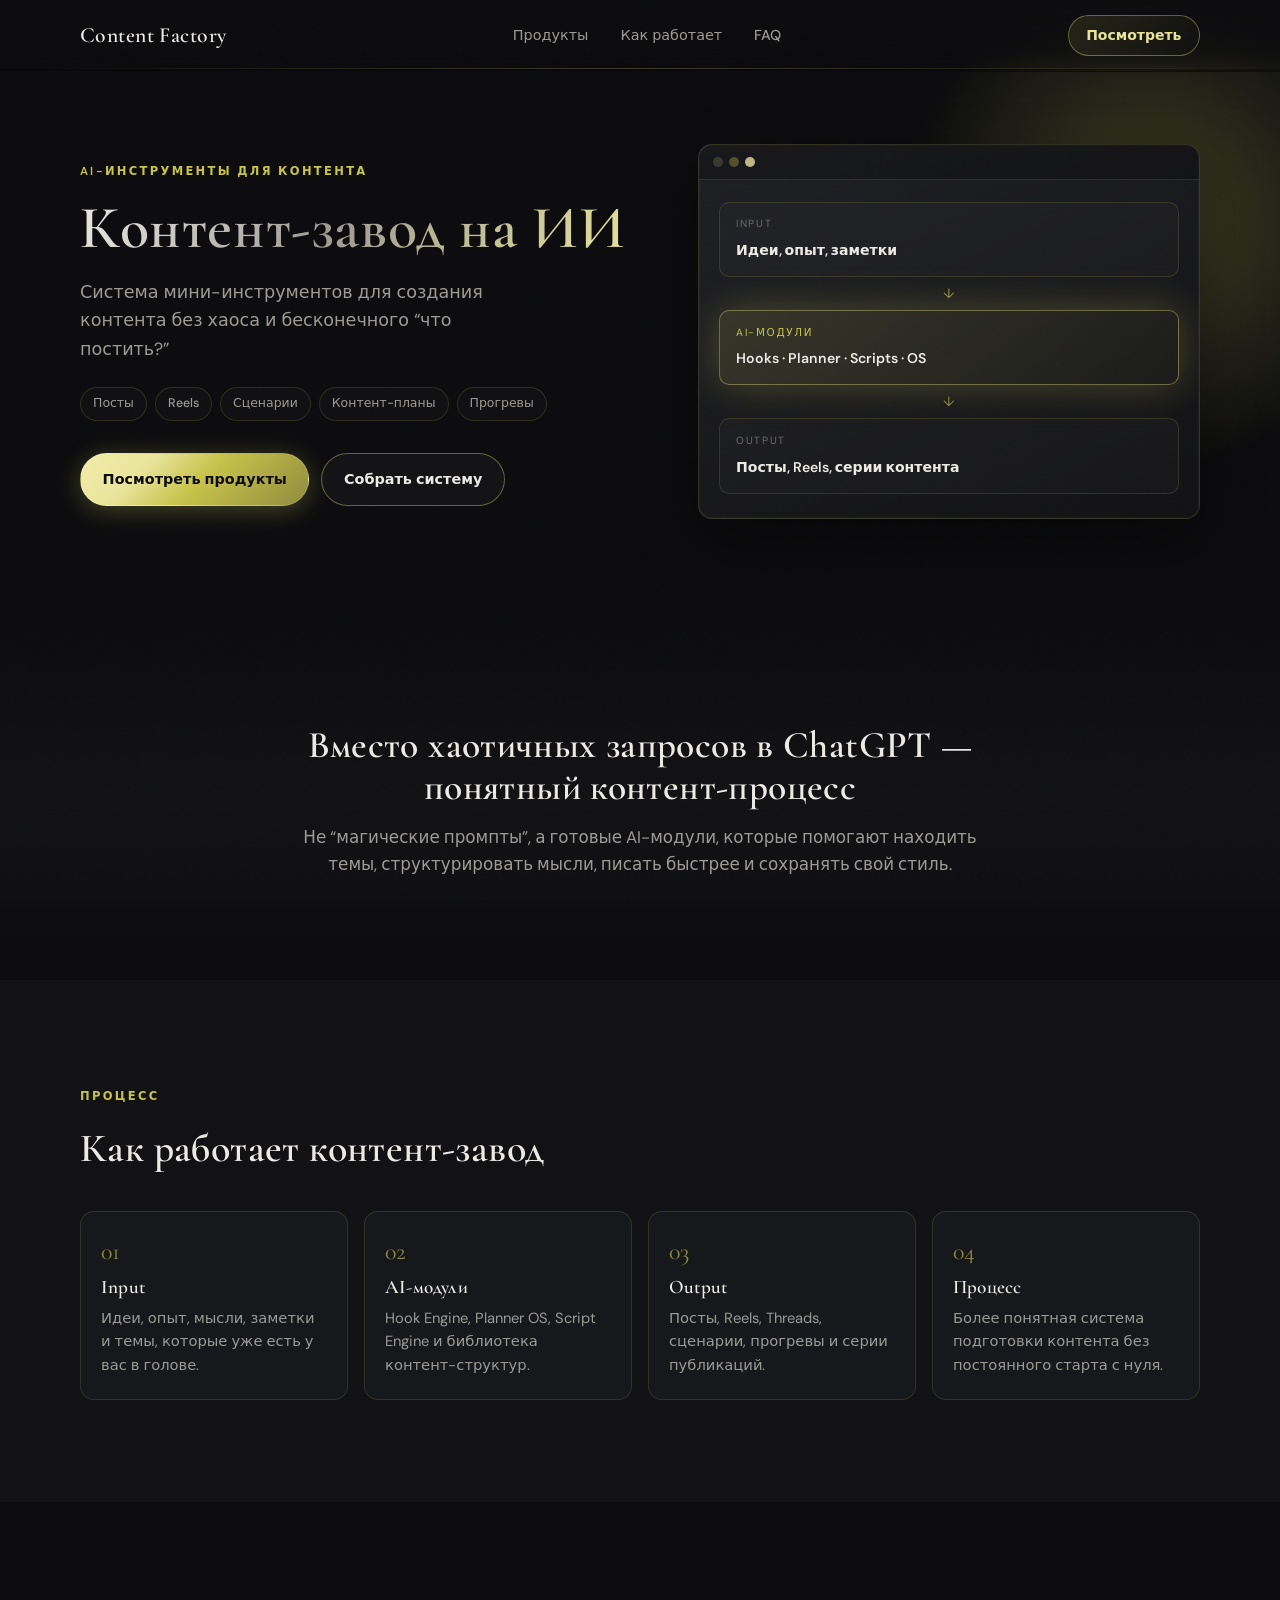
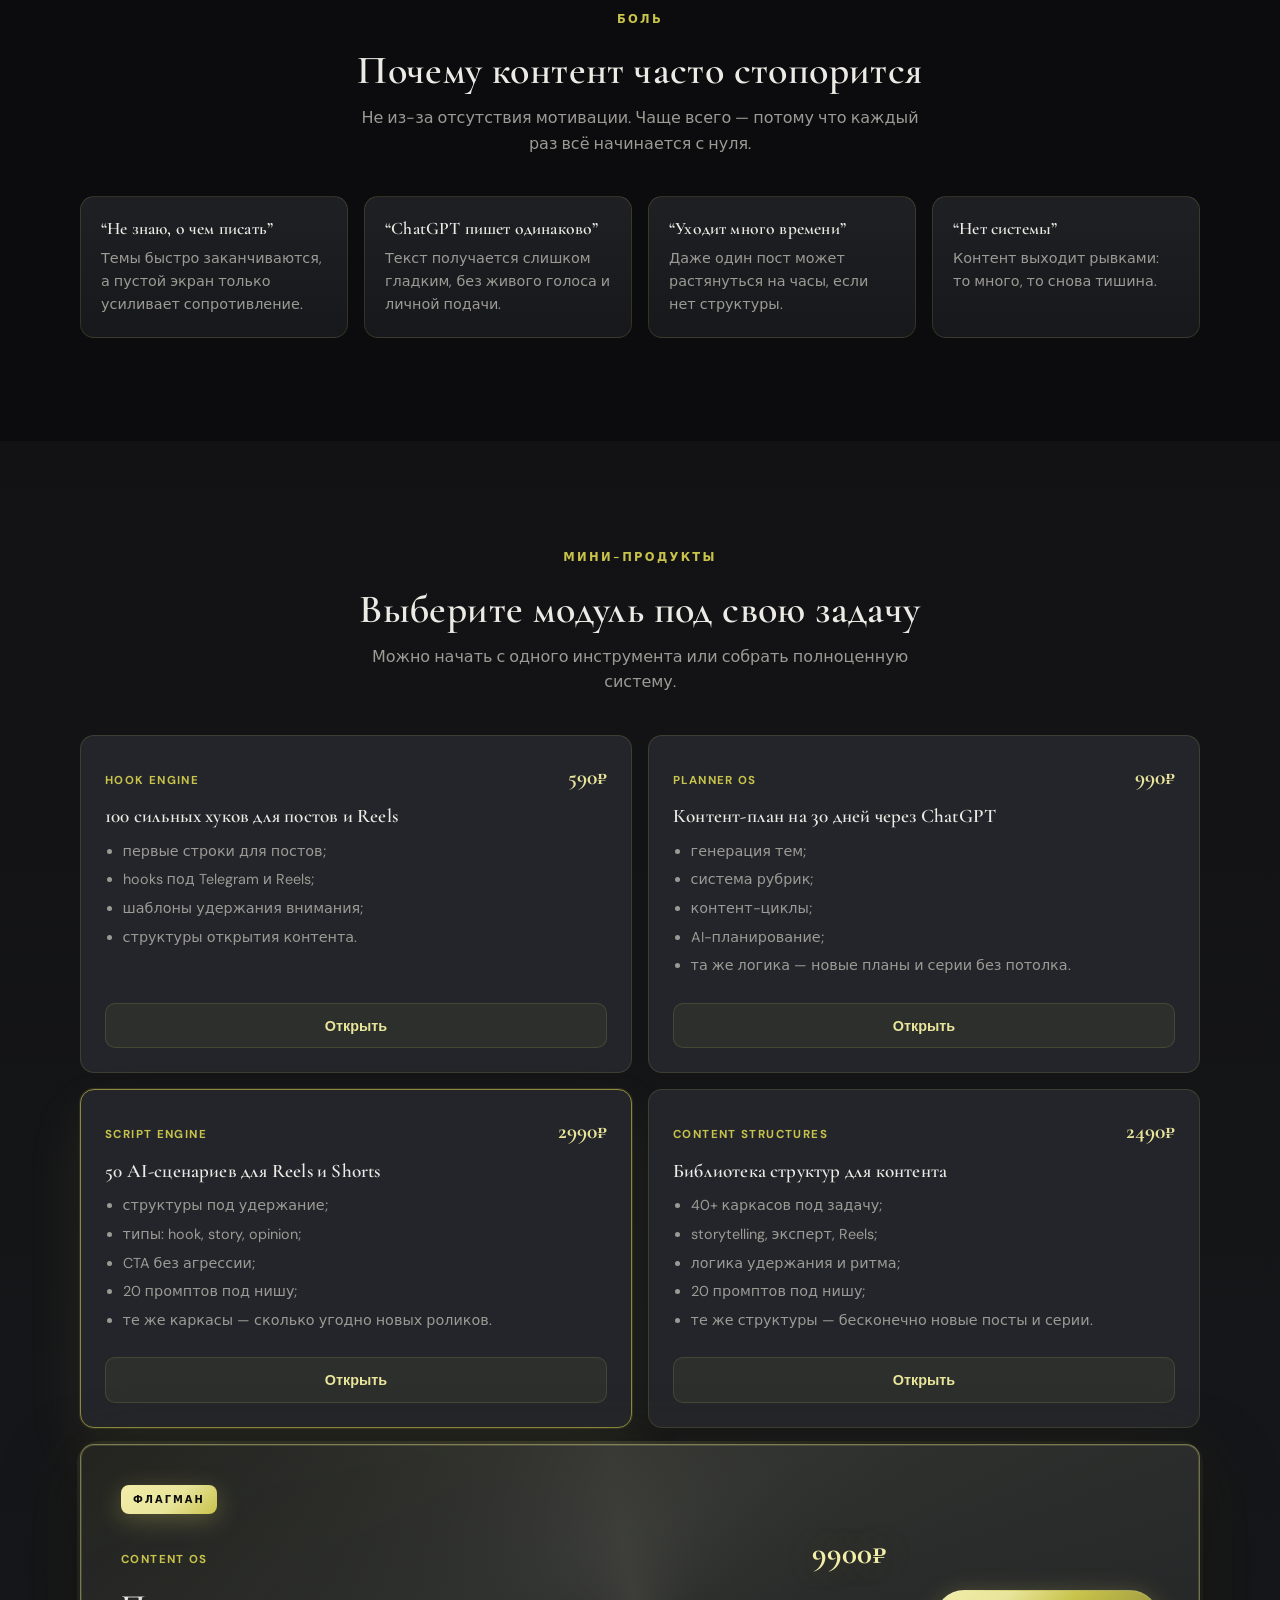
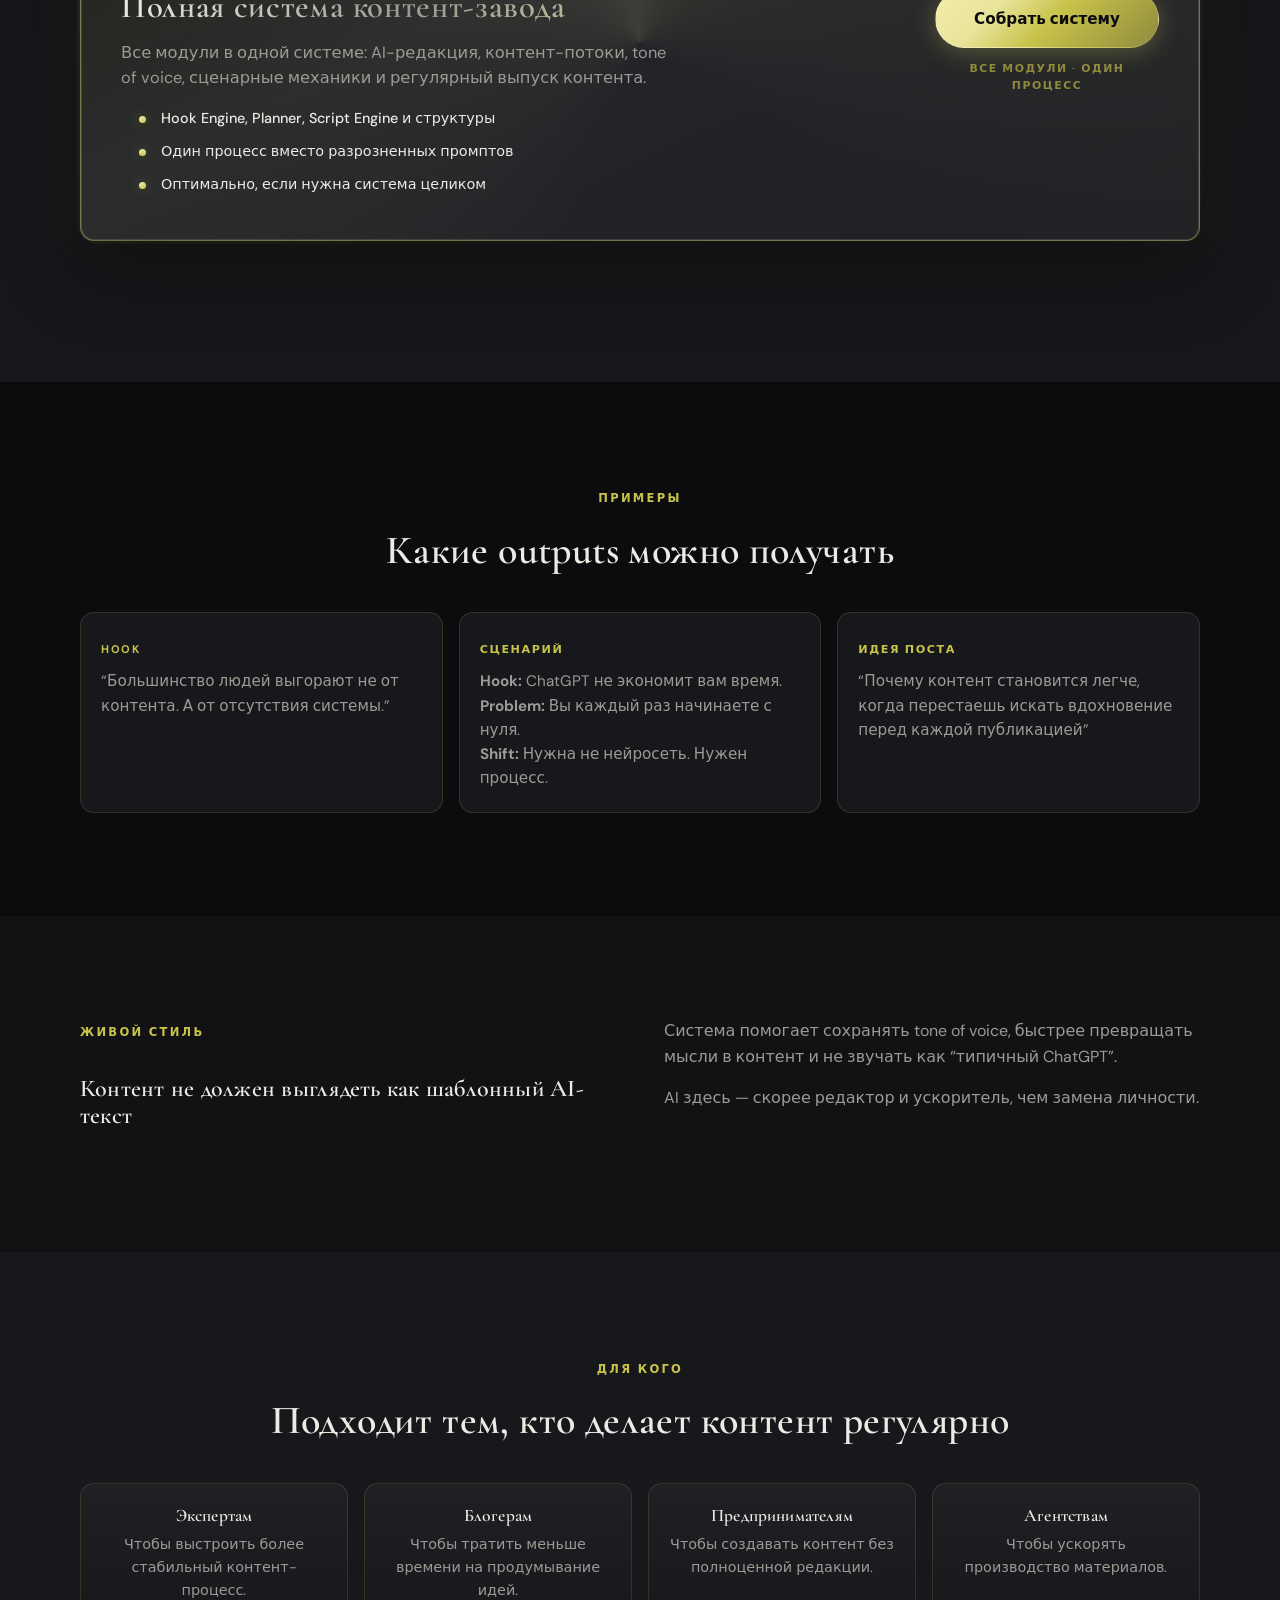
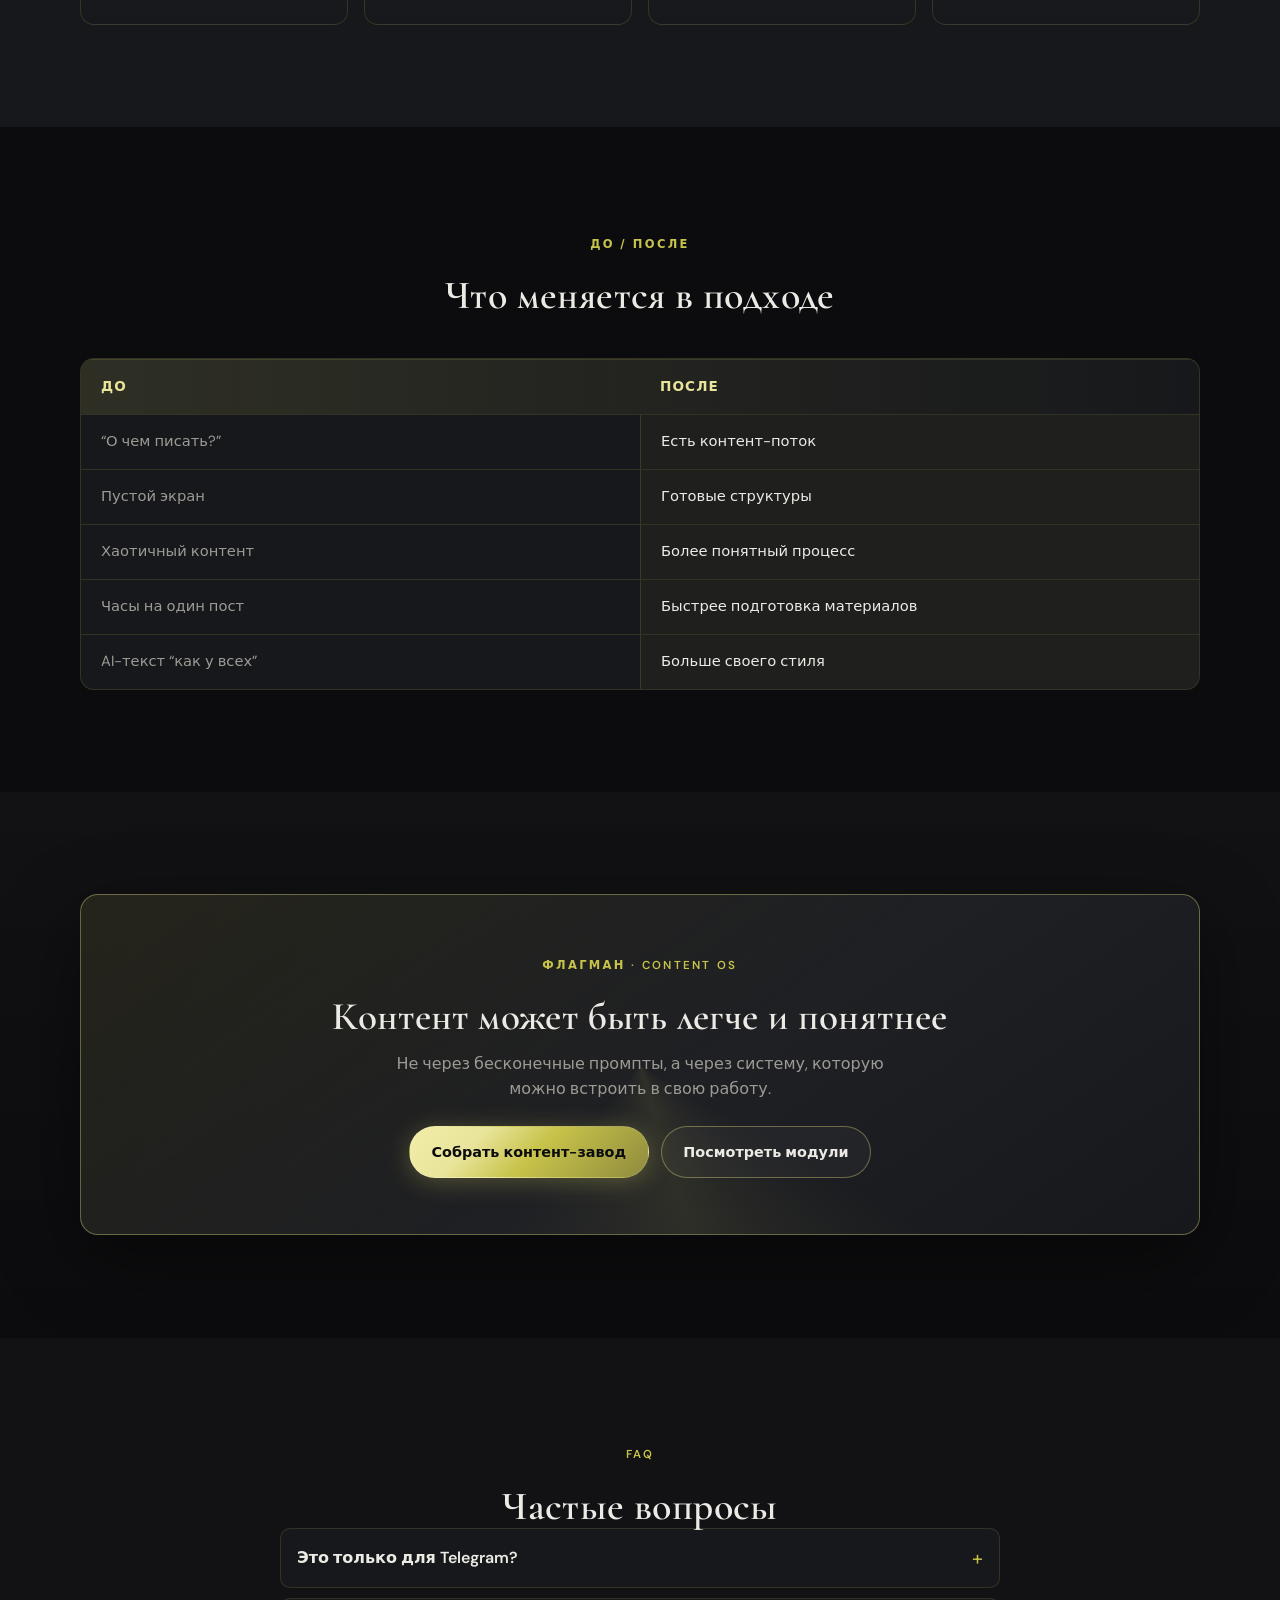
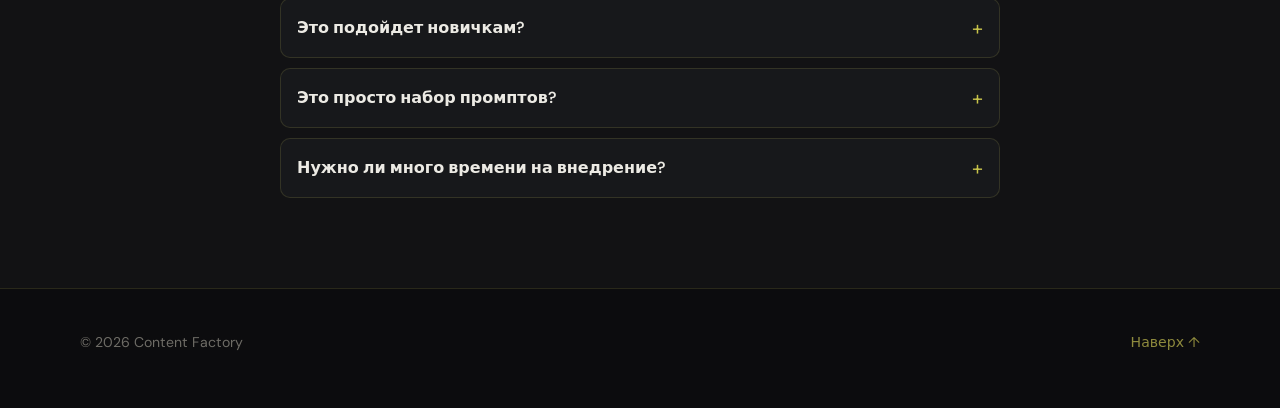
==== commit 6fbbf5f3: "открытие модулей" ====
--- a/index.html
+++ b/index.html
@@ -170,7 +170,7 @@
                 <li>структуры открытия контента.</li>
               </ul>
             </div>
-            <a class="btn btn-card" href="#">Открыть</a>
+            <button type="button" class="btn btn-card" data-open-modal="hook-engine">Открыть</button>
           </article>
 
           <article class="product-card" style="--i:1">
@@ -184,10 +184,11 @@
                 <li>генерация тем;</li>
                 <li>система рубрик;</li>
                 <li>контент-циклы;</li>
-                <li>AI-планирование.</li>
+                <li>AI-планирование;</li>
+                <li>та же логика — новые планы и серии без потолка.</li>
               </ul>
             </div>
-            <a class="btn btn-card" href="#">Открыть</a>
+            <button type="button" class="btn btn-card" data-open-modal="planner-os">Открыть</button>
           </article>
 
           <article class="product-card highlighted" style="--i:2">
@@ -196,15 +197,16 @@
                 <span class="product-label">Script Engine</span>
                 <strong class="price">2990₽</strong>
               </div>
-              <h3>50 AI-сценариев для коротких видео</h3>
+              <h3>50 AI-сценариев для Reels и Shorts</h3>
               <ul>
-                <li>структура роликов;</li>
-                <li>удержание внимания;</li>
-                <li>CTA;</li>
-                <li>сценарии под экспертный контент.</li>
+                <li>структуры под удержание;</li>
+                <li>типы: hook, story, opinion;</li>
+                <li>CTA без агрессии;</li>
+                <li>20 промптов под нишу;</li>
+                <li>те же каркасы — сколько угодно новых роликов.</li>
               </ul>
             </div>
-            <a class="btn btn-card" href="#">Открыть</a>
+            <button type="button" class="btn btn-card" data-open-modal="script-engine">Открыть</button>
           </article>
 
           <article class="product-card" style="--i:3">
@@ -213,15 +215,16 @@
                 <span class="product-label">Content Structures</span>
                 <strong class="price">2490₽</strong>
               </div>
-              <h3>Библиотека контент-структур</h3>
+              <h3>Библиотека структур для контента</h3>
               <ul>
-                <li>storytelling;</li>
-                <li>экспертные посты;</li>
-                <li>прогревы;</li>
-                <li>серии публикаций.</li>
+                <li>40+ каркасов под задачу;</li>
+                <li>storytelling, эксперт, Reels;</li>
+                <li>логика удержания и ритма;</li>
+                <li>20 промптов под нишу;</li>
+                <li>те же структуры — бесконечно новые посты и серии.</li>
               </ul>
             </div>
-            <a class="btn btn-card" href="#">Открыть</a>
+            <button type="button" class="btn btn-card" data-open-modal="content-structures">Открыть</button>
           </article>
 
           <article class="product-card product-wide product-flagship" id="system" style="--i:4">
@@ -373,6 +376,559 @@
     </div>
   </footer>
 
+  <div
+    class="hook-modal"
+    id="hook-engine-modal"
+    role="dialog"
+    aria-modal="true"
+    aria-labelledby="hook-modal-title"
+    hidden
+  >
+    <div class="hook-modal__backdrop" data-hook-modal-dismiss tabindex="-1" aria-hidden="true"></div>
+    <div class="product-modal__panel hook-modal__dialog">
+      <button type="button" id="hook-engine-modal-close" class="product-modal__close" aria-label="Закрыть">&times;</button>
+      <div class="product-modal__scroll">
+        <header class="product-modal__head">
+          <span class="eyebrow">Hook Engine</span>
+          <h2 id="hook-modal-title" class="product-modal__title">100 сильных хуков для постов и Reels</h2>
+          <p class="product-modal__lead">Не просто список заголовков.</p>
+          <p class="product-modal__year-note">Состав и промпты рассчитаны на работу с контентом в <strong>2026 году</strong> — актуальные форматы и логика внимания под Telegram, Reels и Shorts.</p>
+        </header>
+
+        <section class="product-modal__section">
+          <p class="product-modal__p">Большинство подборок хуков в интернете выглядят:</p>
+          <ul class="product-modal__list">
+            <li>шаблонно;</li>
+            <li>кликбейтно;</li>
+            <li>одинаково для всех ниш.</li>
+          </ul>
+          <p class="product-modal__p product-modal__accent">Hook Engine собран иначе.</p>
+          <p class="product-modal__p">Это библиотека сильных начал для:</p>
+          <ul class="product-modal__list product-modal__list--check">
+            <li>Telegram</li>
+            <li>Reels</li>
+            <li>Shorts</li>
+            <li>экспертного контента</li>
+            <li>прогревов</li>
+            <li>личного бренда</li>
+          </ul>
+          <p class="product-modal__p">С акцентом не на манипуляцию, а на:</p>
+          <ul class="product-modal__list product-modal__list--check">
+            <li>удержание внимания;</li>
+            <li>естественный интерес;</li>
+            <li>живую подачу;</li>
+            <li>более человеческий стиль контента.</li>
+          </ul>
+        </section>
+
+        <hr class="product-modal__rule" />
+
+        <section class="product-modal__section">
+          <h3 class="product-modal__h3">Что внутри</h3>
+          <h4 class="product-modal__h4">100 готовых хуков</h4>
+          <p class="product-modal__p">Разделены по типам:</p>
+
+          <div class="hook-types">
+            <div class="hook-type">
+              <h5 class="hook-type__label">Ошибка / разрушение мифа</h5>
+              <blockquote class="hook-type__quote">«Большинство людей делают контент слишком сложным.»</blockquote>
+            </div>
+            <div class="hook-type">
+              <h5 class="hook-type__label">Личный инсайт</h5>
+              <blockquote class="hook-type__quote">«Одна мысль полностью изменила мой контент.»</blockquote>
+            </div>
+            <div class="hook-type">
+              <h5 class="hook-type__label">Любопытство / интрига</h5>
+              <blockquote class="hook-type__quote">«Есть одна деталь, которую почти никто не замечает.»</blockquote>
+            </div>
+            <div class="hook-type">
+              <h5 class="hook-type__label">Жёсткая правда</h5>
+              <blockquote class="hook-type__quote">«Никто не обязан читать ваш контент.»</blockquote>
+            </div>
+            <div class="hook-type">
+              <h5 class="hook-type__label">Конкретика / цифры</h5>
+              <blockquote class="hook-type__quote">«3 вещи, которые делают пост сильнее.»</blockquote>
+            </div>
+            <div class="hook-type">
+              <h5 class="hook-type__label">Эмоция / узнавание</h5>
+              <blockquote class="hook-type__quote">«Если вам тяжело постоянно придумывать контент — вы не одни.»</blockquote>
+            </div>
+          </div>
+        </section>
+
+        <hr class="product-modal__rule" />
+
+        <section class="product-modal__section">
+          <h3 class="product-modal__h3">Хуки разделены по психологии внимания</h3>
+          <p class="product-modal__p">Чтобы вы понимали:</p>
+          <ul class="product-modal__list product-modal__list--check">
+            <li>почему они работают;</li>
+            <li>когда использовать каждый тип;</li>
+            <li>какой эффект создаёт начало.</li>
+          </ul>
+        </section>
+
+        <section class="product-modal__section">
+          <h3 class="product-modal__h3">Мини-гайд внутри</h3>
+          <h4 class="product-modal__h4">Как писать сильные первые строки</h4>
+          <p class="product-modal__p">Без:</p>
+          <ul class="product-modal__list">
+            <li>дешёвого кликбейта;</li>
+            <li>искусственного пафоса;</li>
+            <li>ощущения «очередного AI-контента».</li>
+          </ul>
+        </section>
+
+        <section class="product-modal__section">
+          <h3 class="product-modal__h3">AI-модуль</h3>
+          <h4 class="product-modal__h4">20 промптов для генерации новых хуков</h4>
+          <p class="product-modal__p">Чтобы:</p>
+          <ul class="product-modal__list product-modal__list--check">
+            <li>адаптировать их под свою нишу;</li>
+            <li>менять tone of voice;</li>
+            <li>генерировать вариации;</li>
+            <li>делать hooks менее «AI-шными».</li>
+          </ul>
+        </section>
+
+        <section class="product-modal__section">
+          <h3 class="product-modal__h3">Библиотека адаптаций</h3>
+          <p class="product-modal__p">Один и тот же хук:</p>
+          <ul class="product-modal__list product-modal__list--check">
+            <li>для Telegram;</li>
+            <li>для Reels;</li>
+            <li>для Threads;</li>
+            <li>для экспертного контента;</li>
+            <li>для продажи;</li>
+            <li>для storytelling.</li>
+          </ul>
+        </section>
+
+        <section class="product-modal__section">
+          <h3 class="product-modal__h3">Что это даёт</h3>
+          <div class="product-modal__compare">
+            <div class="product-modal__compare-col product-modal__compare-col--before">
+              <span class="product-modal__compare-tag">До</span>
+              <ul class="product-modal__list">
+                <li>«О чем начать?»</li>
+                <li>«Как зацепить?»</li>
+                <li>«Все звучит одинаково.»</li>
+              </ul>
+            </div>
+            <div class="product-modal__compare-col product-modal__compare-col--after">
+              <span class="product-modal__compare-tag">После</span>
+              <ul class="product-modal__list product-modal__list--check">
+                <li>есть структура начала;</li>
+                <li>проще запускать контент;</li>
+                <li>меньше сопротивления перед публикацией;</li>
+                <li>контент собирается быстрее.</li>
+              </ul>
+            </div>
+          </div>
+        </section>
+
+        <section class="product-modal__section">
+          <h3 class="product-modal__h3">Формат</h3>
+          <ul class="product-modal__list product-modal__list--check">
+            <li>PDF / Notion</li>
+            <li>быстрый доступ</li>
+            <li>удобно использовать ежедневно как библиотеку</li>
+          </ul>
+        </section>
+
+        <footer class="product-modal__foot">
+          <div class="product-modal__price-row">
+            <span class="product-modal__price-label">Цена</span>
+            <strong class="product-modal__price">590₽</strong>
+          </div>
+          <a class="btn btn-primary product-modal__buy" href="#">Купить</a>
+          <h3 class="product-modal__foot-title">Hook Engine</h3>
+          <p class="product-modal__foot-tag">Система сильных начал для контента</p>
+          <p class="product-modal__foot-lead">Чтобы перестать тратить энергию на первую строку.</p>
+        </footer>
+      </div>
+    </div>
+  </div>
+
+  <div
+    class="hook-modal"
+    id="planner-os-modal"
+    role="dialog"
+    aria-modal="true"
+    aria-labelledby="planner-modal-title"
+    hidden
+  >
+    <div class="hook-modal__backdrop" data-hook-modal-dismiss tabindex="-1" aria-hidden="true"></div>
+    <div class="product-modal__panel hook-modal__dialog">
+      <button type="button" id="planner-os-modal-close" class="product-modal__close" aria-label="Закрыть">&times;</button>
+      <div class="product-modal__scroll">
+        <header class="product-modal__head">
+          <span class="eyebrow">Planner OS</span>
+          <h2 id="planner-modal-title" class="product-modal__title">Контент-план на 30 дней через ChatGPT</h2>
+          <p class="product-modal__lead">Система планирования, а не таблица тем на месяц.</p>
+          <p class="product-modal__year-note">Промпты и логика под <strong>2026</strong>: Telegram, Reels, Shorts, экспертный и creator-контент.</p>
+        </header>
+
+        <section class="product-modal__section">
+          <p class="product-modal__p product-modal__accent">Фокус: регулярность, серии, меньше хаоса — без «идеального поста каждый день».</p>
+          <p class="product-modal__p"><strong>Внутри:</strong> контент-кластеры (одна тема → много материалов), контент-циклы, форматы (TG / Reels / storytelling / expert), AI-идеи через промпты, creator-style без «AI-шного» тона.</p>
+          <p class="product-modal__p"><strong>Недельный цикл</strong> (далее повтор): день 1 — ошибка/проблема; 2 — инсайт; 3 — практика; 4 — storytelling; 5 — мнение; 6 — кейс; 7 — снова цикл.</p>
+          <p class="product-modal__p">30 дней — ориентир, не потолок: кластеры и циклы можно снова прогонять с новым контекстом и нишей — <strong>сколько угодно раз</strong>, без лимита на объём идей и материалов.</p>
+        </section>
+
+        <hr class="product-modal__rule" />
+
+        <section class="product-modal__section">
+          <h3 class="product-modal__h3">20 промптов</h3>
+          <p class="product-modal__p">Темы, серии, ниша, углы — без шаблонных формулировок.</p>
+          <div class="hook-types">
+            <div class="hook-type">
+              <h5 class="hook-type__label">Кластеры</h5>
+              <blockquote class="hook-type__quote">«Помоги создать контент-кластеры для темы AI-контента.»</blockquote>
+            </div>
+            <div class="hook-type">
+              <h5 class="hook-type__label">Reels</h5>
+              <blockquote class="hook-type__quote">«Короткие идеи для Reels, creator-style.»</blockquote>
+            </div>
+            <div class="hook-type">
+              <h5 class="hook-type__label">Telegram</h5>
+              <blockquote class="hook-type__quote">«30 тем для канала без банальных советов.»</blockquote>
+            </div>
+          </div>
+        </section>
+
+        <section class="product-modal__section">
+          <h3 class="product-modal__h3">До / после</h3>
+          <div class="product-modal__compare">
+            <div class="product-modal__compare-col product-modal__compare-col--before">
+              <span class="product-modal__compare-tag">До</span>
+              <ul class="product-modal__list">
+                <li>«О чём завтра?»</li>
+                <li>хаос и обрывки;</li>
+                <li>идеи кончаются.</li>
+              </ul>
+            </div>
+            <div class="product-modal__compare-col product-modal__compare-col--after">
+              <span class="product-modal__compare-tag">После</span>
+              <ul class="product-modal__list product-modal__list--check">
+                <li>поток тем и серий без потолка;</li>
+                <li>проще выходить в эфир;</li>
+                <li>живее подача.</li>
+              </ul>
+            </div>
+          </div>
+        </section>
+
+        <section class="product-modal__section">
+          <p class="product-modal__p">Мини-гайд: меньше шаблона, больше creator-style, без «типичного ChatGPT». <strong>PDF / Notion</strong>.</p>
+        </section>
+
+        <footer class="product-modal__foot">
+          <div class="product-modal__price-row">
+            <span class="product-modal__price-label">Цена</span>
+            <strong class="product-modal__price">990₽</strong>
+          </div>
+          <a class="btn btn-primary product-modal__buy" href="#">Купить</a>
+          <h3 class="product-modal__foot-title">Planner OS</h3>
+          <p class="product-modal__foot-tag">Контент-план на 30 дней через ChatGPT</p>
+          <p class="product-modal__foot-lead">Чтобы перестать каждый день заново придумывать контент. Одна система — сколько угодно новых циклов, ниш и планов.</p>
+        </footer>
+      </div>
+    </div>
+  </div>
+
+  <div
+    class="hook-modal"
+    id="script-engine-modal"
+    role="dialog"
+    aria-modal="true"
+    aria-labelledby="script-modal-title"
+    hidden
+  >
+    <div class="hook-modal__backdrop" data-hook-modal-dismiss tabindex="-1" aria-hidden="true"></div>
+    <div class="product-modal__panel hook-modal__dialog">
+      <button type="button" id="script-engine-modal-close" class="product-modal__close" aria-label="Закрыть">&times;</button>
+      <div class="product-modal__scroll">
+        <header class="product-modal__head">
+          <span class="eyebrow">Script Engine</span>
+          <h2 id="script-modal-title" class="product-modal__title">50 AI-сценариев для Reels и Shorts</h2>
+          <p class="product-modal__lead">Не набор идей — библиотека сценарных структур.</p>
+          <p class="product-modal__year-note">Логика роликов под <strong>2026</strong>: Reels, Shorts, TikTok, экспертный и creator-контент.</p>
+        </header>
+
+        <section class="product-modal__section">
+          <p class="product-modal__p product-modal__accent">Без гонки за «вирусом любой ценой»: удержание первых секунд, динамика в середине, живой ToV, creator-style.</p>
+          <p class="product-modal__p">Типичные сценарии из сети — шаблон и «как у всех». Здесь — <strong>50 готовых каркасов</strong> под экспертные Reels, короткие видео, storytelling, opinion, прогревы и AI-контент. Одна структура — сколько угодно новых роликов с другим контекстом.</p>
+        </section>
+
+        <hr class="product-modal__rule" />
+
+        <section class="product-modal__section">
+          <h3 class="product-modal__h3">Типы сценариев</h3>
+          <div class="hook-types">
+            <div class="hook-type">
+              <h5 class="hook-type__label">Hook → Insight</h5>
+              <blockquote class="hook-type__quote">Сильный заход → мысль</blockquote>
+            </div>
+            <div class="hook-type">
+              <h5 class="hook-type__label">Problem → Shift</h5>
+              <blockquote class="hook-type__quote">Проблема → новый взгляд</blockquote>
+            </div>
+            <div class="hook-type">
+              <h5 class="hook-type__label">Storytelling</h5>
+              <blockquote class="hook-type__quote">История → напряжение → вывод</blockquote>
+            </div>
+            <div class="hook-type">
+              <h5 class="hook-type__label">Observation</h5>
+              <blockquote class="hook-type__quote">Наблюдение → инсайт</blockquote>
+            </div>
+            <div class="hook-type">
+              <h5 class="hook-type__label">Fast Education</h5>
+              <blockquote class="hook-type__quote">Быстрая экспертная подача</blockquote>
+            </div>
+            <div class="hook-type">
+              <h5 class="hook-type__label">Opinion</h5>
+              <blockquote class="hook-type__quote">Позиция и мнение</blockquote>
+            </div>
+          </div>
+        </section>
+
+        <section class="product-modal__section">
+          <h3 class="product-modal__h3">Как выглядит каркас</h3>
+          <div class="hook-types">
+            <div class="hook-type">
+              <h5 class="hook-type__label">Hook → Insight</h5>
+              <blockquote class="hook-type__quote">«Большинство людей делают контент слишком сложным.» → объяснение → наблюдение → вывод</blockquote>
+            </div>
+            <div class="hook-type">
+              <h5 class="hook-type__label">Problem → Shift</h5>
+              <blockquote class="hook-type__quote">«Почему AI делает контент одинаковым.» → ошибка → причина → решение</blockquote>
+            </div>
+            <div class="hook-type">
+              <h5 class="hook-type__label">Storytelling</h5>
+              <blockquote class="hook-type__quote">«Я 40 минут пытался начать один пост.» → ситуация → эмоция → вывод</blockquote>
+            </div>
+          </div>
+        </section>
+
+        <section class="product-modal__section">
+          <h3 class="product-modal__h3">Внутри по таймингу</h3>
+          <p class="product-modal__p">Первые <strong>3 секунды</strong>, блоки удержания для середины, <strong>CTA</strong> без агрессивных продаж, creator-механики под современную подачу.</p>
+        </section>
+
+        <section class="product-modal__section">
+          <h3 class="product-modal__h3">20 промптов</h3>
+          <p class="product-modal__p">Ниша, ToV, меньше шаблона, быстрее идеи — без «типичного AI-видео».</p>
+          <div class="hook-types">
+            <div class="hook-type">
+              <h5 class="hook-type__label">Reels</h5>
+              <blockquote class="hook-type__quote">«Короткий сценарий для экспертного Reels.»</blockquote>
+            </div>
+            <div class="hook-type">
+              <h5 class="hook-type__label">Живее</h5>
+              <blockquote class="hook-type__quote">«Сценарий менее AI-шным и более живым.»</blockquote>
+            </div>
+            <div class="hook-type">
+              <h5 class="hook-type__label">Story</h5>
+              <blockquote class="hook-type__quote">«Storytelling-сценарий для короткого видео.»</blockquote>
+            </div>
+          </div>
+        </section>
+
+        <section class="product-modal__section">
+          <p class="product-modal__p"><strong>Кому:</strong> эксперты, блогеры, creator economy, авторы в Telegram, digital-продукты, агентства, AI-контент.</p>
+        </section>
+
+        <section class="product-modal__section">
+          <h3 class="product-modal__h3">До / после</h3>
+          <div class="product-modal__compare">
+            <div class="product-modal__compare-col product-modal__compare-col--before">
+              <span class="product-modal__compare-tag">До</span>
+              <ul class="product-modal__list">
+                <li>«С чего начать видео?»</li>
+                <li>все Reels одинаковые;</li>
+                <li>внимание «течёт».</li>
+              </ul>
+            </div>
+            <div class="product-modal__compare-col product-modal__compare-col--after">
+              <span class="product-modal__compare-tag">После</span>
+              <ul class="product-modal__list product-modal__list--check">
+                <li>есть структура ролика;</li>
+                <li>быстрее к съёмке;</li>
+                <li>живее картинка и речь.</li>
+              </ul>
+            </div>
+          </div>
+        </section>
+
+        <section class="product-modal__section">
+          <p class="product-modal__p">Мини-гайд: Reels без перегруза и дешёвого кликбейта, с более премиальной creator-подачей. <strong>PDF / Notion</strong>, как библиотека на каждый день.</p>
+        </section>
+
+        <footer class="product-modal__foot">
+          <div class="product-modal__price-row">
+            <span class="product-modal__price-label">Цена</span>
+            <strong class="product-modal__price">2990₽</strong>
+          </div>
+          <a class="btn btn-primary product-modal__buy" href="#">Купить</a>
+          <h3 class="product-modal__foot-title">Script Engine</h3>
+          <p class="product-modal__foot-tag">50 AI-сценариев для Reels и Shorts</p>
+          <p class="product-modal__foot-lead">Чтобы перестать каждый раз собирать видео с нуля.</p>
+        </footer>
+      </div>
+    </div>
+  </div>
+
+  <div
+    class="hook-modal"
+    id="content-structures-modal"
+    role="dialog"
+    aria-modal="true"
+    aria-labelledby="content-structures-modal-title"
+    hidden
+  >
+    <div class="hook-modal__backdrop" data-hook-modal-dismiss tabindex="-1" aria-hidden="true"></div>
+    <div class="product-modal__panel hook-modal__dialog">
+      <button type="button" id="content-structures-modal-close" class="product-modal__close" aria-label="Закрыть">&times;</button>
+      <div class="product-modal__scroll">
+        <header class="product-modal__head">
+          <span class="eyebrow">Content Structures</span>
+          <h2 id="content-structures-modal-title" class="product-modal__title">Библиотека структур для контента</h2>
+          <p class="product-modal__lead">Не просто шаблоны постов — современные каркасы под задачу.</p>
+          <p class="product-modal__year-note">Структуры и промпты под <strong>2026</strong>: Telegram, Reels, экспертный текст, storytelling, прогревы, creator- и personal brand-контент.</p>
+        </header>
+
+        <section class="product-modal__section">
+          <p class="product-modal__p product-modal__accent">Не «копировать формулу», а понятная подача, живой текст, удержание внимания, creator-style и естественный ToV.</p>
+          <p class="product-modal__p">Типичные схемы из сети — маркетингово, сухо, одинаково под все форматы. Здесь — <strong>40+ структур</strong> под экспертные посты, storytelling, Reels и короткие видео, opinion, прогревы и AI-контент. Один каркас — сколько угодно новых материалов и серий.</p>
+        </section>
+
+        <hr class="product-modal__rule" />
+
+        <section class="product-modal__section">
+          <h3 class="product-modal__h3">По задачам</h3>
+          <div class="hook-types">
+            <div class="hook-type">
+              <h5 class="hook-type__label">Storytelling</h5>
+              <blockquote class="hook-type__quote">История → напряжение → вывод</blockquote>
+            </div>
+            <div class="hook-type">
+              <h5 class="hook-type__label">Problem → Solution</h5>
+              <blockquote class="hook-type__quote">Проблема → решение → инсайт</blockquote>
+            </div>
+            <div class="hook-type">
+              <h5 class="hook-type__label">Observation</h5>
+              <blockquote class="hook-type__quote">Наблюдение → мысль → вывод</blockquote>
+            </div>
+            <div class="hook-type">
+              <h5 class="hook-type__label">Opinion</h5>
+              <blockquote class="hook-type__quote">Позиция → аргумент → усиление</blockquote>
+            </div>
+            <div class="hook-type">
+              <h5 class="hook-type__label">Educational</h5>
+              <blockquote class="hook-type__quote">Обучение короткими блоками</blockquote>
+            </div>
+            <div class="hook-type">
+              <h5 class="hook-type__label">Soft Selling</h5>
+              <blockquote class="hook-type__quote">Продажа без жёсткого давления</blockquote>
+            </div>
+          </div>
+        </section>
+
+        <section class="product-modal__section">
+          <h3 class="product-modal__h3">Примеры каркасов</h3>
+          <div class="hook-types">
+            <div class="hook-type">
+              <h5 class="hook-type__label">Storytelling</h5>
+              <blockquote class="hook-type__quote">Ситуация → напряжение → перелом → вывод</blockquote>
+            </div>
+            <div class="hook-type">
+              <h5 class="hook-type__label">Observation</h5>
+              <blockquote class="hook-type__quote">Наблюдение → почему так → новая мысль</blockquote>
+            </div>
+            <div class="hook-type">
+              <h5 class="hook-type__label">Expert</h5>
+              <blockquote class="hook-type__quote">Ошибка → объяснение → пример → решение</blockquote>
+            </div>
+            <div class="hook-type">
+              <h5 class="hook-type__label">Reels</h5>
+              <blockquote class="hook-type__quote">Hook → проблема → shift → вывод → CTA</blockquote>
+            </div>
+          </div>
+        </section>
+
+        <section class="product-modal__section">
+          <h3 class="product-modal__h3">Не только схема</h3>
+          <p class="product-modal__p">Логика удержания: почему дочитывают, где проседает интерес, как держать динамику и ритм абзацев и блоков.</p>
+        </section>
+
+        <section class="product-modal__section">
+          <p class="product-modal__p"><strong>Creator-style:</strong> под короткое внимание, Telegram, Reels, creator economy и AI-assisted workflows.</p>
+        </section>
+
+        <section class="product-modal__section">
+          <h3 class="product-modal__h3">20 промптов</h3>
+          <p class="product-modal__p">Новые форматы, ниша, меньше шаблона, быстрее сборка — без «типичного AI-текста».</p>
+          <div class="hook-types">
+            <div class="hook-type">
+              <h5 class="hook-type__label">Story</h5>
+              <blockquote class="hook-type__quote">«Storytelling-структура для экспертного контента.»</blockquote>
+            </div>
+            <div class="hook-type">
+              <h5 class="hook-type__label">Telegram</h5>
+              <blockquote class="hook-type__quote">«Структура для живого Telegram-поста.»</blockquote>
+            </div>
+            <div class="hook-type">
+              <h5 class="hook-type__label">Reels</h5>
+              <blockquote class="hook-type__quote">«Creator-style структура короткого видео.»</blockquote>
+            </div>
+          </div>
+        </section>
+
+        <section class="product-modal__section">
+          <p class="product-modal__p"><strong>Кому:</strong> эксперты, блогеры, creators, агентства, авторы в Telegram, digital-продукты, AI-контент.</p>
+        </section>
+
+        <section class="product-modal__section">
+          <h3 class="product-modal__h3">До / после</h3>
+          <div class="product-modal__compare">
+            <div class="product-modal__compare-col product-modal__compare-col--before">
+              <span class="product-modal__compare-tag">До</span>
+              <ul class="product-modal__list">
+                <li>«Как структурировать пост?»</li>
+                <li>хаос и сухой текст;</li>
+                <li>внимание не держится.</li>
+              </ul>
+            </div>
+            <div class="product-modal__compare-col product-modal__compare-col--after">
+              <span class="product-modal__compare-tag">После</span>
+              <ul class="product-modal__list product-modal__list--check">
+                <li>готовые каркасы;</li>
+                <li>живее и понятнее;</li>
+                <li>проще серии материалов.</li>
+              </ul>
+            </div>
+          </div>
+        </section>
+
+        <section class="product-modal__section">
+          <p class="product-modal__p">Мини-гайд: живее, современнее, меньше AI-шности, без перегруза. <strong>PDF / Notion</strong>, как библиотека под рукой.</p>
+        </section>
+
+        <footer class="product-modal__foot">
+          <div class="product-modal__price-row">
+            <span class="product-modal__price-label">Цена</span>
+            <strong class="product-modal__price">2490₽</strong>
+          </div>
+          <a class="btn btn-primary product-modal__buy" href="#">Купить</a>
+          <h3 class="product-modal__foot-title">Content Structures</h3>
+          <p class="product-modal__foot-tag">Библиотека структур для современного контента</p>
+          <p class="product-modal__foot-lead">Чтобы перестать собирать каждый пост с нуля.</p>
+        </footer>
+      </div>
+    </div>
+  </div>
+
   <script>
     (function () {
       var mqReduce = window.matchMedia("(prefers-reduced-motion: reduce)");
@@ -517,12 +1073,88 @@
         );
       }
 
+      function initProductModals() {
+        var modals = [
+          { rootId: "hook-engine-modal", openKey: "hook-engine", closeId: "hook-engine-modal-close" },
+          { rootId: "planner-os-modal", openKey: "planner-os", closeId: "planner-os-modal-close" },
+          { rootId: "script-engine-modal", openKey: "script-engine", closeId: "script-engine-modal-close" },
+          { rootId: "content-structures-modal", openKey: "content-structures", closeId: "content-structures-modal-close" }
+        ];
+
+        function anyModalOpen() {
+          return modals.some(function (m) {
+            var r = document.getElementById(m.rootId);
+            return r && !r.hasAttribute("hidden");
+          });
+        }
+
+        function syncBodyAndScroll() {
+          var on = anyModalOpen();
+          document.body.classList.toggle("product-modal-open", on);
+          document.documentElement.style.overflow = on ? "hidden" : "";
+          document.body.style.overflow = on ? "hidden" : "";
+        }
+
+        function closeModal(root) {
+          if (!root) return;
+          root.setAttribute("hidden", "");
+          syncBodyAndScroll();
+        }
+
+        function openModal(root) {
+          if (!root) return;
+          root.removeAttribute("hidden");
+          syncBodyAndScroll();
+        }
+
+        modals.forEach(function (cfg) {
+          var root = document.getElementById(cfg.rootId);
+          var openBtn = document.querySelector('[data-open-modal="' + cfg.openKey + '"]');
+          var closeBtn = document.getElementById(cfg.closeId);
+          if (!root || !openBtn) return;
+
+          openBtn.addEventListener("click", function (e) {
+            e.preventDefault();
+            modals.forEach(function (m) {
+              var r = document.getElementById(m.rootId);
+              if (r && r !== root) r.setAttribute("hidden", "");
+            });
+            openModal(root);
+          });
+
+          root.querySelectorAll("[data-hook-modal-dismiss]").forEach(function (el) {
+            el.addEventListener("click", function (e) {
+              e.preventDefault();
+              closeModal(root);
+            });
+          });
+
+          if (closeBtn) {
+            closeBtn.addEventListener("click", function (e) {
+              e.preventDefault();
+              closeModal(root);
+            });
+          }
+        });
+
+        document.addEventListener("keydown", function (e) {
+          if (e.key !== "Escape") return;
+          if (!anyModalOpen()) return;
+          modals.forEach(function (m) {
+            var r = document.getElementById(m.rootId);
+            if (r && !r.hasAttribute("hidden")) r.setAttribute("hidden", "");
+          });
+          syncBodyAndScroll();
+        });
+      }
+
       if (reduce) {
         all.forEach(function (el) {
           el.classList.add("is-visible");
         });
         initScrollProgress();
         initInPageAnchorClicks();
+        initProductModals();
         return;
       }
 
@@ -549,6 +1181,7 @@
       initHeroParallax();
       initMagnetic();
       initInPageAnchorClicks();
+      initProductModals();
     })();
   </script>
 </body>
--- a/styles.css
+++ b/styles.css
@@ -1345,3 +1345,364 @@
 .footer a:hover {
   color: var(--gold-soft);
 }
+
+body.product-modal-open .grain {
+  visibility: hidden;
+  pointer-events: none !important;
+  z-index: 0 !important;
+}
+
+/* —— Hook Engine: кастомная модалка (без native dialog — стабильнее в Яндекс.Браузере) —— */
+.hook-modal[hidden] {
+  display: none !important;
+}
+
+.hook-modal:not([hidden]) {
+  display: flex;
+  align-items: center;
+  justify-content: center;
+}
+
+.hook-modal {
+  position: fixed;
+  inset: 0;
+  z-index: 10050;
+  padding: clamp(0.75rem, 3vw, 1.25rem);
+  color: var(--text);
+  font-family: var(--font-sans);
+}
+
+.hook-modal__backdrop {
+  position: absolute;
+  inset: 0;
+  background: rgba(8, 8, 10, 0.78);
+  backdrop-filter: blur(10px);
+  cursor: pointer;
+}
+
+.hook-modal__dialog {
+  position: relative;
+  z-index: 1;
+  width: 100%;
+  max-width: min(720px, 100%);
+}
+
+.product-modal__panel {
+  position: relative;
+  width: 100%;
+  max-height: min(92vh, 900px);
+  display: flex;
+  flex-direction: column;
+  isolation: isolate;
+  border-radius: calc(var(--radius) + 4px);
+  border: 1px solid var(--border-strong);
+  background: linear-gradient(165deg, var(--bg-elevated) 0%, var(--bg-deep) 45%, var(--bg-void) 100%);
+  box-shadow:
+    0 0 0 1px rgba(242, 238, 170, 0.08) inset,
+    0 32px 100px rgba(0, 0, 0, 0.55),
+    0 0 80px rgba(218, 214, 102, 0.06);
+}
+
+.product-modal__close {
+  position: absolute;
+  top: 0.85rem;
+  right: 0.85rem;
+  z-index: 500;
+  margin: 0;
+  -webkit-appearance: none;
+  appearance: none;
+  width: 2.5rem;
+  height: 2.5rem;
+  display: grid;
+  place-items: center;
+  border-radius: 50%;
+  border: 1px solid var(--border);
+  background: rgba(0, 0, 0, 0.35);
+  color: var(--gold-soft);
+  font-size: 1.35rem;
+  line-height: 1;
+  cursor: pointer;
+  transition:
+    border-color 0.25s ease,
+    color 0.2s ease,
+    background 0.25s ease;
+}
+
+.product-modal__close:hover {
+  border-color: var(--gold);
+  color: var(--text);
+  background: rgba(218, 214, 102, 0.1);
+}
+
+.product-modal__scroll {
+  flex: 1;
+  min-height: 0;
+  overflow-y: auto;
+  padding: clamp(1.5rem, 4vw, 2.25rem);
+  padding-top: clamp(2.25rem, 5vw, 3rem);
+  padding-right: clamp(3rem, 8vw, 3.75rem);
+  -webkit-overflow-scrolling: touch;
+}
+
+.product-modal__head {
+  margin-bottom: 1.5rem;
+}
+
+.product-modal__head .eyebrow {
+  margin-bottom: 0.65rem;
+}
+
+.product-modal__title {
+  font-family: var(--font-serif);
+  font-size: clamp(1.65rem, 4vw, 2.25rem);
+  font-weight: 600;
+  line-height: 1.15;
+  margin: 0 0 0.75rem;
+  letter-spacing: 0.02em;
+  background: linear-gradient(110deg, var(--text) 0%, var(--text-muted) 40%, var(--gold-soft) 100%);
+  -webkit-background-clip: text;
+  background-clip: text;
+  color: transparent;
+}
+
+.product-modal__lead {
+  margin: 0;
+  font-size: 1.05rem;
+  color: var(--gold-soft);
+  font-weight: 500;
+}
+
+.product-modal__year-note {
+  margin: 0.85rem 0 0;
+  font-size: 0.88rem;
+  line-height: 1.55;
+  color: var(--text-muted);
+  max-width: 42ch;
+}
+
+.product-modal__year-note strong {
+  color: var(--gold-soft);
+  font-weight: 600;
+}
+
+.product-modal__section {
+  margin-bottom: 1.5rem;
+}
+
+.product-modal__h3 {
+  font-family: var(--font-serif);
+  font-size: 1.35rem;
+  font-weight: 600;
+  margin: 0 0 0.65rem;
+  color: var(--text);
+}
+
+.product-modal__h4 {
+  font-family: var(--font-sans);
+  font-size: 0.95rem;
+  font-weight: 700;
+  letter-spacing: 0.06em;
+  text-transform: uppercase;
+  color: var(--gold);
+  margin: 0 0 0.5rem;
+}
+
+.product-modal__p {
+  margin: 0 0 0.65rem;
+  color: var(--text-muted);
+  font-size: 0.95rem;
+  line-height: 1.6;
+}
+
+.product-modal__accent {
+  color: var(--text);
+  font-weight: 600;
+}
+
+.product-modal__list {
+  margin: 0 0 0.85rem;
+  padding-left: 1.2rem;
+  color: var(--text-muted);
+  font-size: 0.92rem;
+  line-height: 1.55;
+}
+
+.product-modal__list li {
+  margin-bottom: 0.3rem;
+}
+
+.product-modal__list--check {
+  list-style: none;
+  padding-left: 0;
+}
+
+.product-modal__list--check li {
+  position: relative;
+  padding-left: 1.25rem;
+  margin-bottom: 0.4rem;
+  color: var(--text);
+}
+
+.product-modal__list--check li::before {
+  content: "";
+  position: absolute;
+  left: 0;
+  top: 0.5em;
+  width: 6px;
+  height: 6px;
+  border-radius: 50%;
+  background: linear-gradient(145deg, var(--gold-chrome), var(--gold));
+  box-shadow: 0 0 10px var(--gold-glow);
+}
+
+.product-modal__rule {
+  border: none;
+  height: 1px;
+  margin: 1.75rem 0;
+  background: linear-gradient(90deg, transparent, var(--border-strong), transparent);
+  opacity: 0.85;
+}
+
+.hook-types {
+  display: grid;
+  gap: 0.85rem;
+  margin-top: 1rem;
+}
+
+.hook-type {
+  padding: 1rem 1.1rem;
+  border-radius: var(--radius-sm);
+  border: 1px solid var(--border);
+  background: rgba(0, 0, 0, 0.2);
+}
+
+.hook-type__label {
+  font-family: var(--font-sans);
+  font-size: 0.72rem;
+  font-weight: 700;
+  letter-spacing: 0.1em;
+  text-transform: uppercase;
+  color: var(--gold-soft);
+  margin: 0 0 0.5rem;
+}
+
+.hook-type__quote {
+  margin: 0;
+  padding: 0;
+  border: none;
+  font-family: var(--font-serif);
+  font-size: 1.05rem;
+  font-style: italic;
+  font-weight: 500;
+  line-height: 1.45;
+  color: var(--text);
+}
+
+.product-modal__compare {
+  display: grid;
+  grid-template-columns: 1fr 1fr;
+  gap: 0.75rem;
+  margin-top: 0.5rem;
+}
+
+@media (max-width: 560px) {
+  .product-modal__compare {
+    grid-template-columns: 1fr;
+  }
+}
+
+.product-modal__compare-col {
+  padding: 1rem 1.1rem;
+  border-radius: var(--radius-sm);
+  border: 1px solid var(--border);
+}
+
+.product-modal__compare-col--before {
+  background: rgba(0, 0, 0, 0.2);
+}
+
+.product-modal__compare-col--after {
+  border-color: var(--border-strong);
+  background: linear-gradient(145deg, rgba(218, 214, 102, 0.08), rgba(0, 0, 0, 0.15));
+}
+
+.product-modal__compare-tag {
+  display: block;
+  font-size: 0.68rem;
+  font-weight: 700;
+  letter-spacing: 0.16em;
+  text-transform: uppercase;
+  color: var(--gold);
+  margin-bottom: 0.5rem;
+}
+
+.product-modal__compare-col .product-modal__list {
+  margin-bottom: 0;
+}
+
+.product-modal__foot {
+  margin-top: 0.5rem;
+  padding-top: 1.5rem;
+  border-top: 1px solid var(--border);
+  text-align: center;
+}
+
+.product-modal__buy {
+  margin: 0.75rem auto 1.25rem;
+  min-width: min(100%, 220px);
+  justify-content: center;
+}
+
+.product-modal__price-row {
+  display: flex;
+  flex-direction: column;
+  align-items: center;
+  gap: 0.25rem;
+  margin-bottom: 1.25rem;
+}
+
+.product-modal__price-label {
+  font-size: 0.68rem;
+  font-weight: 700;
+  letter-spacing: 0.2em;
+  text-transform: uppercase;
+  color: var(--gold-muted);
+}
+
+.product-modal__price {
+  font-family: var(--font-serif);
+  font-size: clamp(2rem, 5vw, 2.75rem);
+  font-weight: 600;
+  color: var(--gold-chrome);
+  text-shadow: 0 0 48px rgba(218, 214, 102, 0.2);
+}
+
+.product-modal__foot-title {
+  font-family: var(--font-serif);
+  font-size: 1.5rem;
+  font-weight: 600;
+  margin: 0 0 0.35rem;
+  color: var(--text);
+}
+
+.product-modal__foot-tag {
+  margin: 0 0 0.5rem;
+  font-size: 0.88rem;
+  font-weight: 600;
+  color: var(--gold-soft);
+}
+
+.product-modal__foot-lead {
+  margin: 0;
+  font-size: 0.95rem;
+  color: var(--text-muted);
+  max-width: 32ch;
+  margin-inline: auto;
+  line-height: 1.55;
+}
+
+@media (prefers-reduced-motion: reduce) {
+  .hook-modal__backdrop {
+    backdrop-filter: none;
+  }
+}
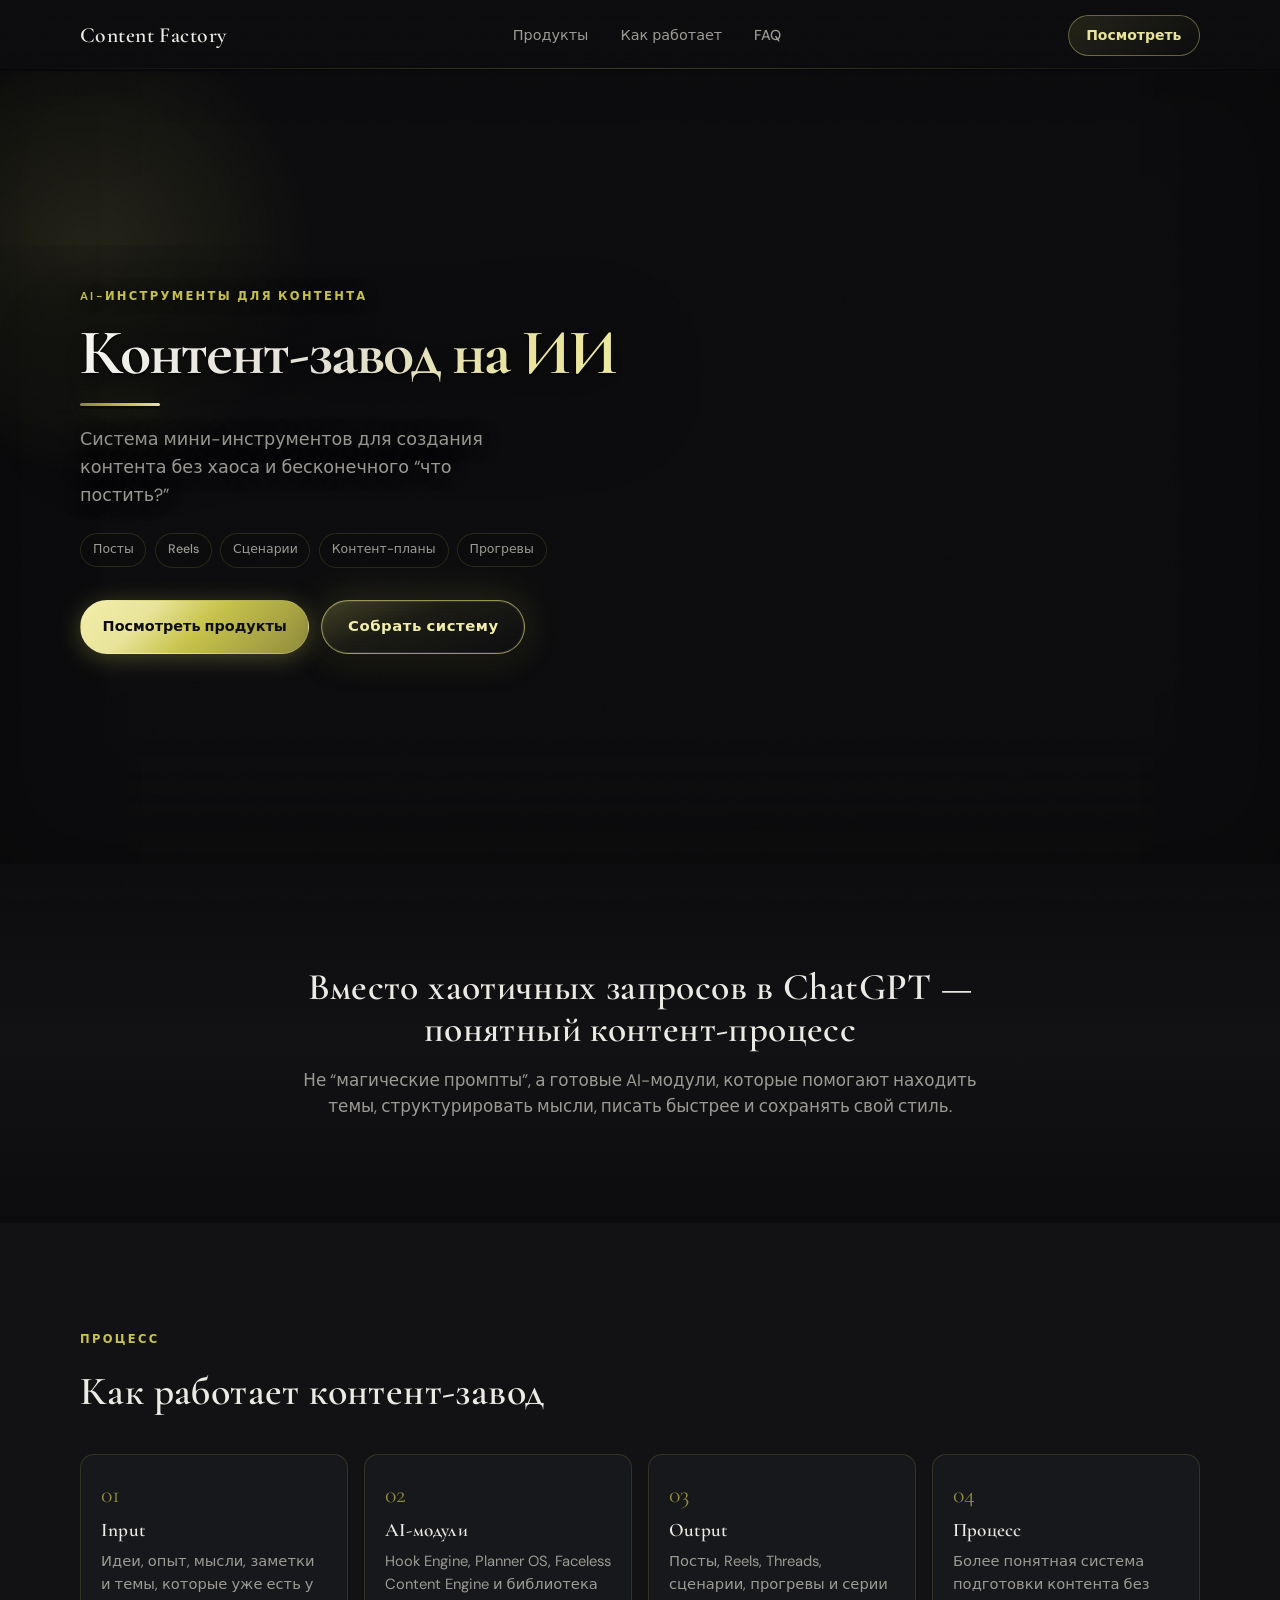
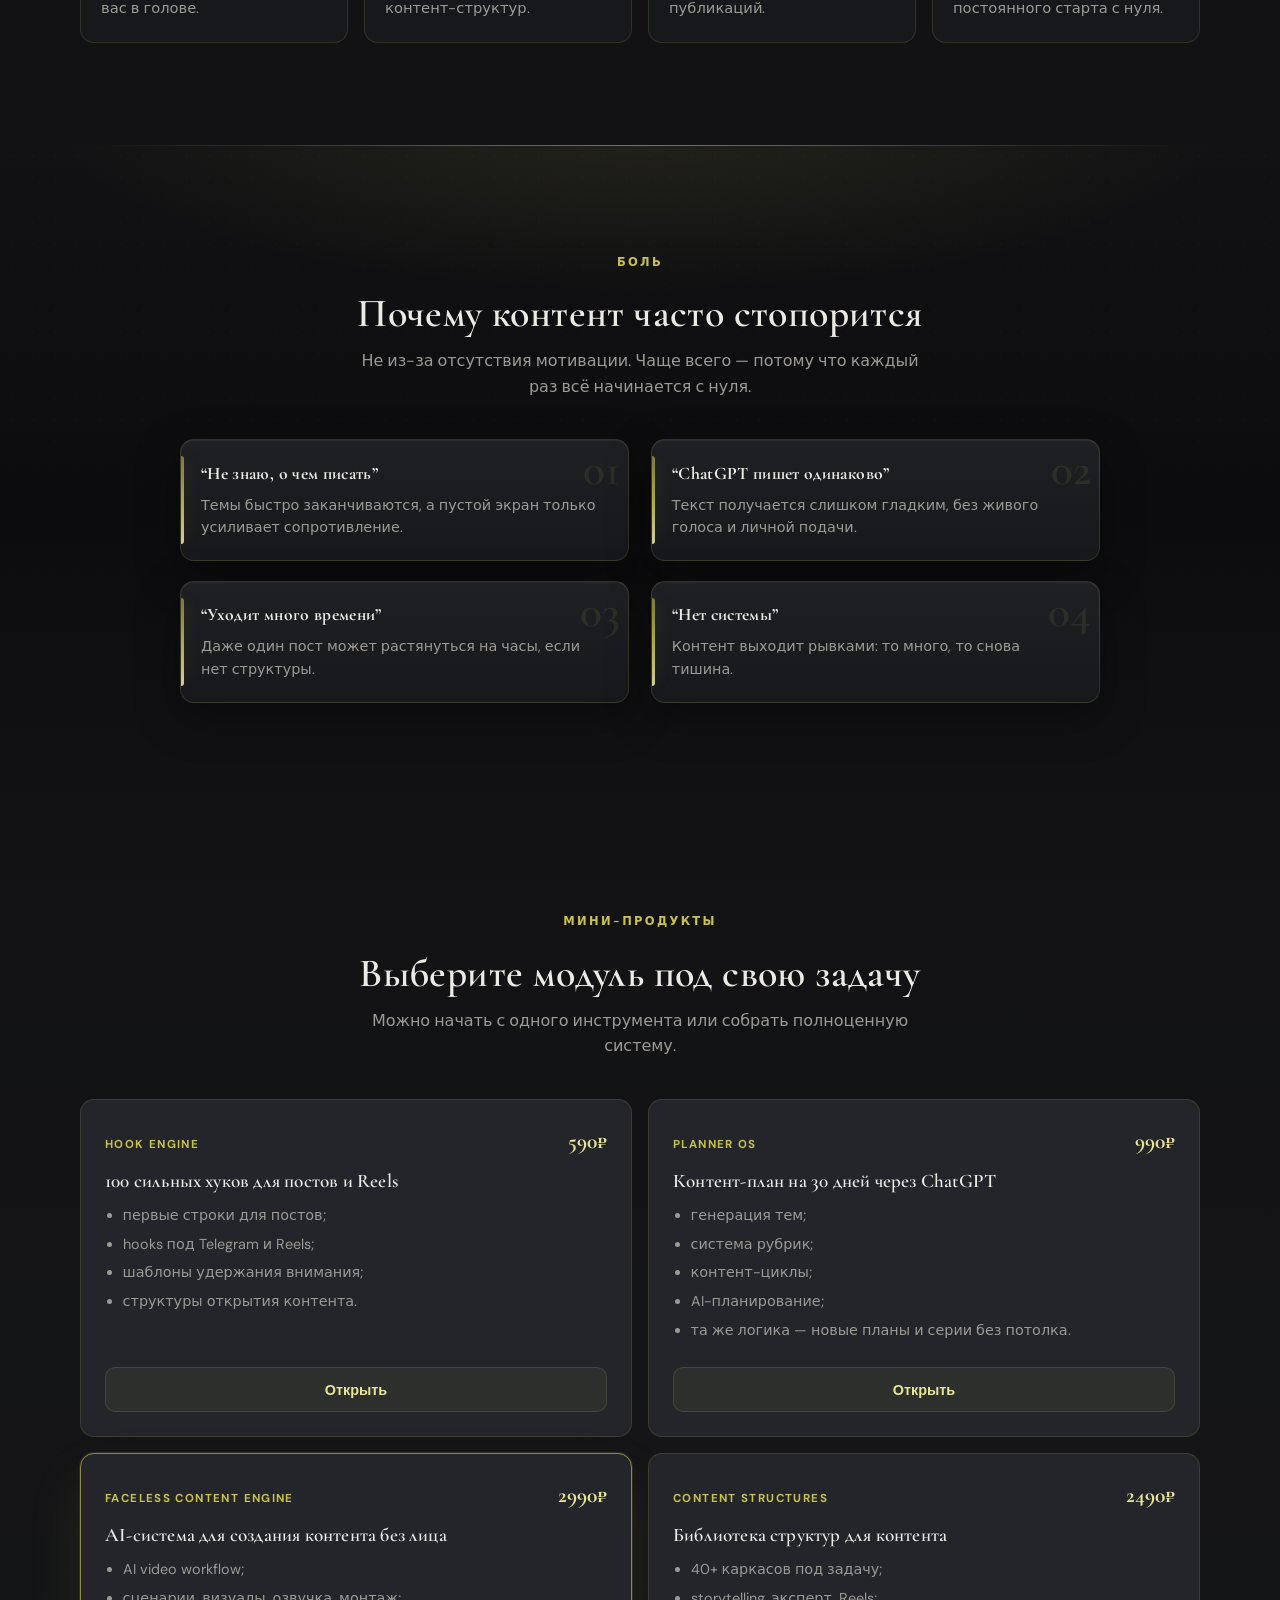
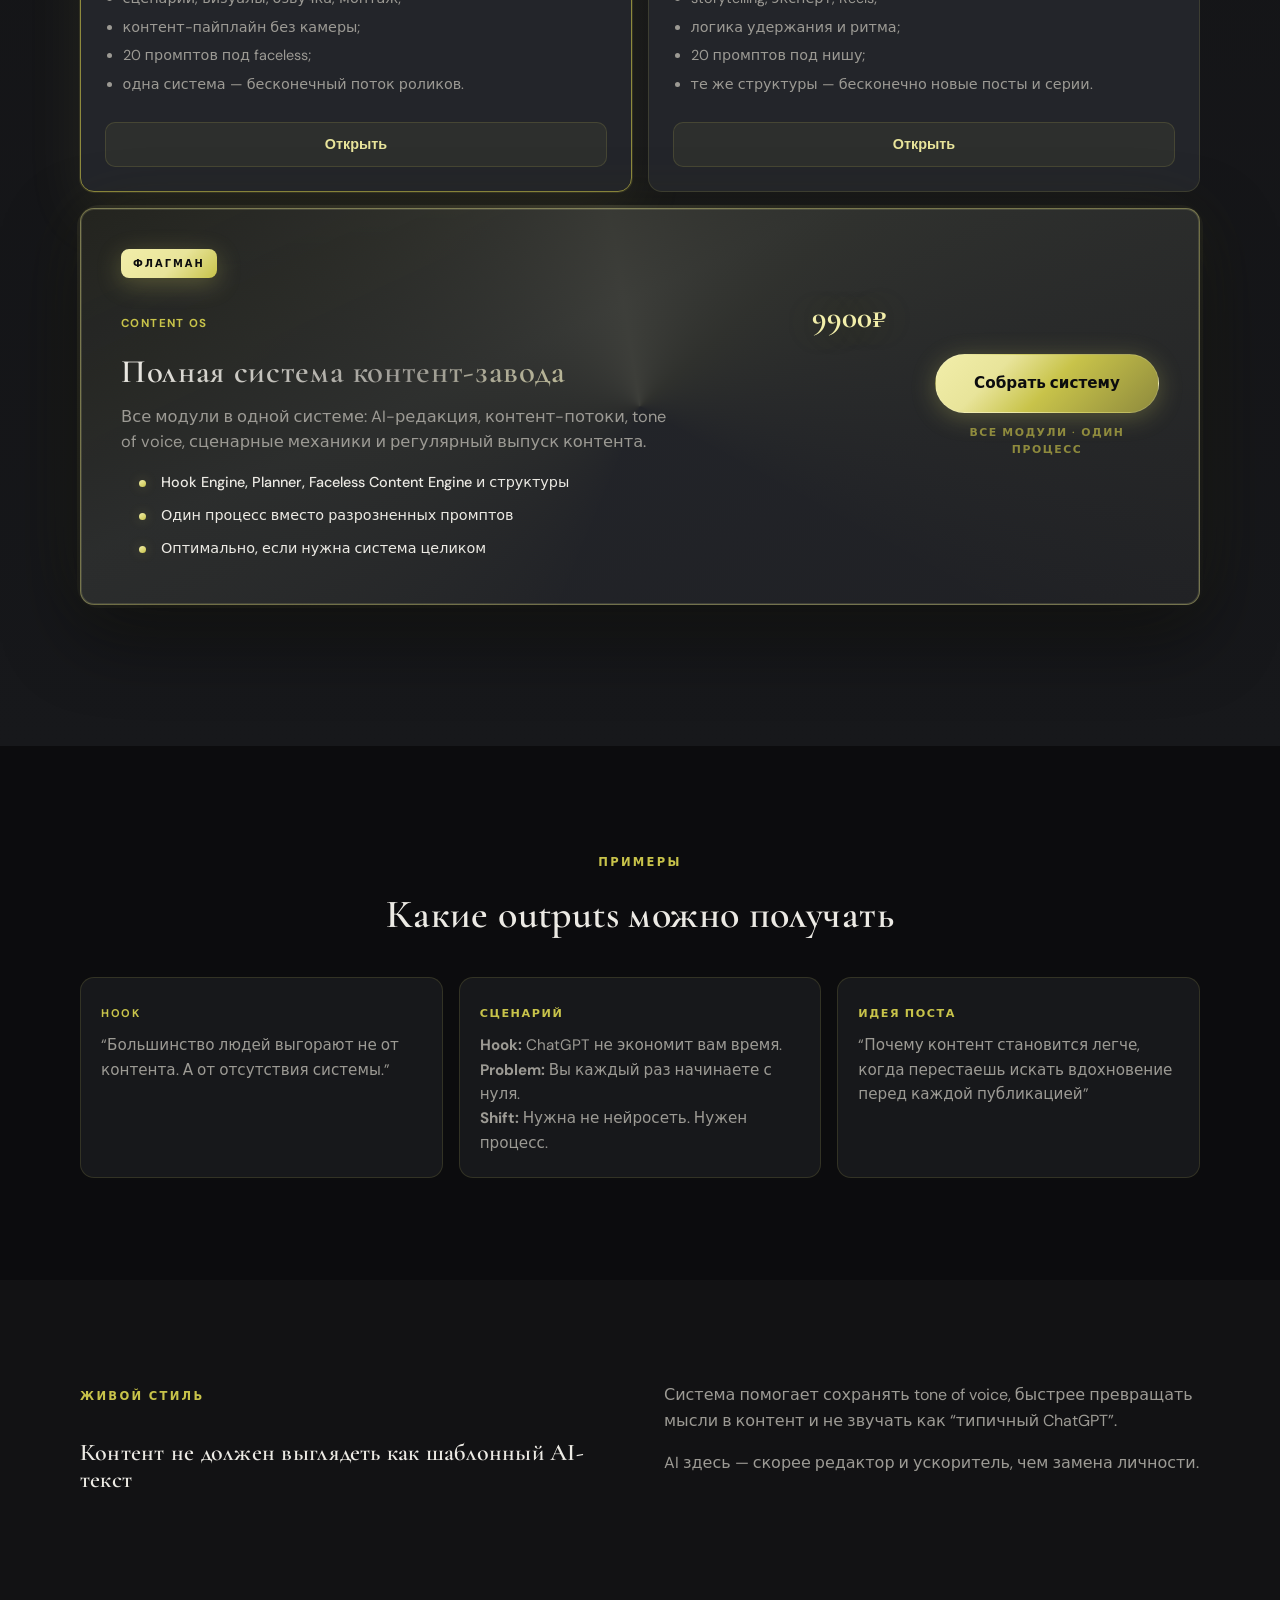
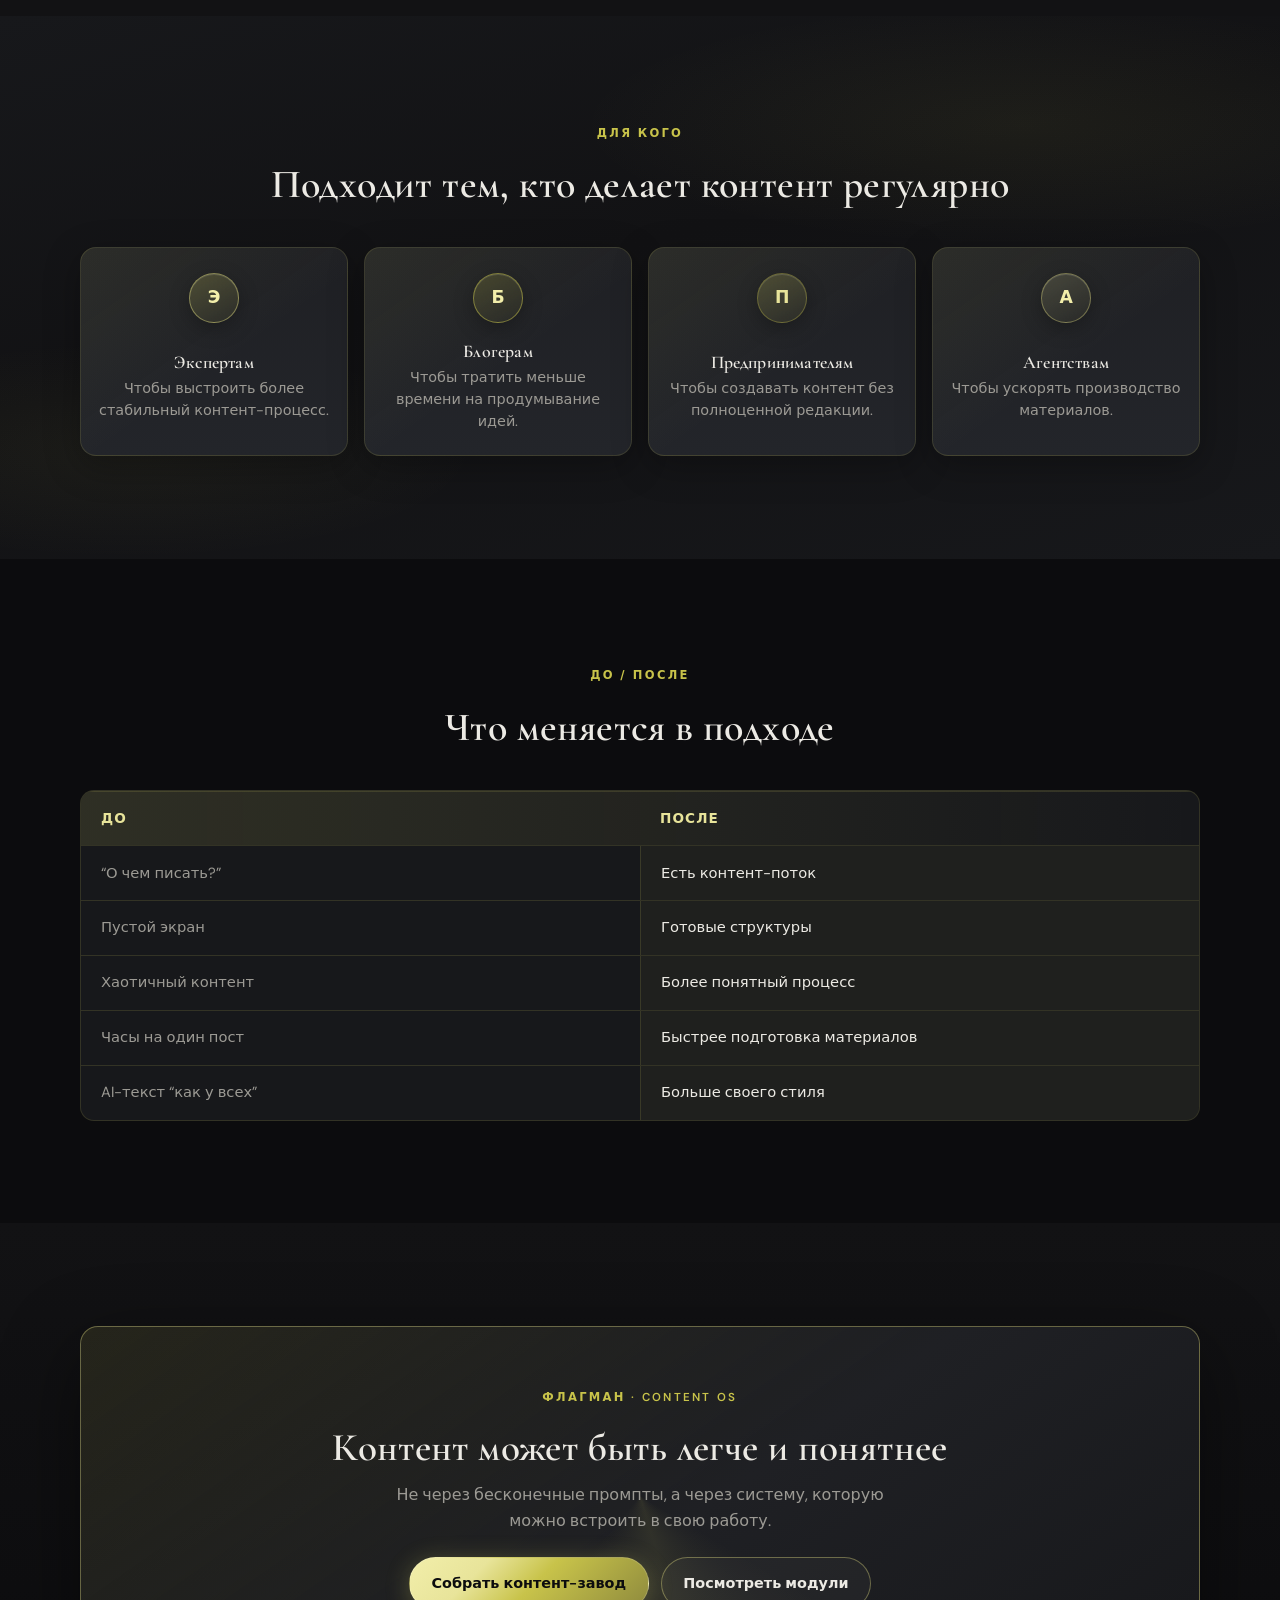
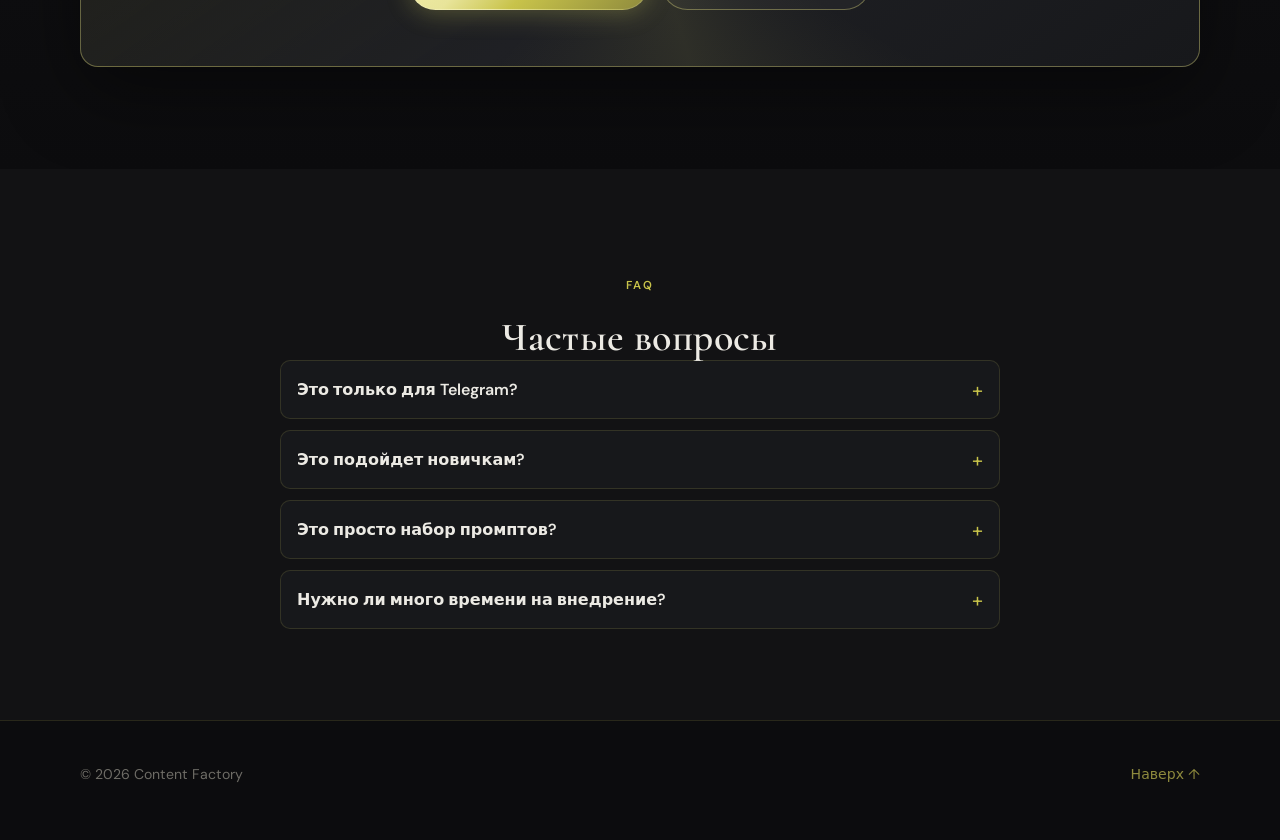
==== commit 8318c2df: "добавила видео подложку, анимацию" ====
--- a/index.html
+++ b/index.html
@@ -29,6 +29,20 @@
 
   <main id="top">
     <section class="hero section">
+      <div class="hero-backdrop" aria-hidden="true">
+        <video
+          class="hero-video"
+          autoplay
+          muted
+          loop
+          playsinline
+          preload="metadata"
+        >
+          <source src="hero.mp4" type="video/mp4" />
+        </video>
+        <div class="hero-backdrop__scrim"></div>
+        <div class="hero-backdrop__vignette"></div>
+      </div>
       <div class="hero-glow" aria-hidden="true"></div>
       <div class="container hero-grid">
         <div class="hero-content reveal" data-reveal>
@@ -46,33 +60,7 @@
           </div>
           <div class="hero-actions">
             <a class="btn btn-primary" href="#products">Посмотреть продукты</a>
-            <a class="btn btn-secondary" href="#system">Собрать систему</a>
-          </div>
-        </div>
-
-        <div class="hero-card reveal reveal-delay" data-reveal aria-label="Визуализация контент-завода">
-          <div class="hero-card-parallax">
-            <div class="mini-window">
-              <div class="window-top">
-                <span></span><span></span><span></span>
-              </div>
-              <div class="pipeline">
-                <div class="pipeline-item" style="--i:0">
-                  <small>INPUT</small>
-                  <strong>Идеи, опыт, заметки</strong>
-                </div>
-                <div class="arrow pipeline-arrow" style="--i:1">↓</div>
-                <div class="pipeline-item accent" style="--i:2">
-                  <small>AI-МОДУЛИ</small>
-                  <strong>Hooks · Planner · Scripts · OS</strong>
-                </div>
-                <div class="arrow pipeline-arrow" style="--i:3">↓</div>
-                <div class="pipeline-item" style="--i:4">
-                  <small>OUTPUT</small>
-                  <strong>Посты, Reels, серии контента</strong>
-                </div>
-              </div>
-            </div>
+            <a class="btn btn-secondary btn-hero-system" href="#system">Собрать систему</a>
           </div>
         </div>
       </div>
@@ -103,7 +91,7 @@
           <article class="system-step" style="--i:1">
             <span class="step-number">02</span>
             <h3>AI-модули</h3>
-            <p>Hook Engine, Planner OS, Script Engine и библиотека контент-структур.</p>
+            <p>Hook Engine, Planner OS, Faceless Content Engine и библиотека контент-структур.</p>
           </article>
           <article class="system-step" style="--i:2">
             <span class="step-number">03</span>
@@ -126,20 +114,20 @@
           <h2>Почему контент часто стопорится</h2>
           <p>Не из-за отсутствия мотивации. Чаще всего — потому что каждый раз всё начинается с нуля.</p>
         </div>
-        <div class="cards four">
-          <article class="card" style="--i:0">
+        <div class="cards four cards--pain">
+          <article class="card card--pain" style="--i:0">
             <h3>“Не знаю, о чем писать”</h3>
             <p>Темы быстро заканчиваются, а пустой экран только усиливает сопротивление.</p>
           </article>
-          <article class="card" style="--i:1">
+          <article class="card card--pain" style="--i:1">
             <h3>“ChatGPT пишет одинаково”</h3>
             <p>Текст получается слишком гладким, без живого голоса и личной подачи.</p>
           </article>
-          <article class="card" style="--i:2">
+          <article class="card card--pain" style="--i:2">
             <h3>“Уходит много времени”</h3>
             <p>Даже один пост может растянуться на часы, если нет структуры.</p>
           </article>
-          <article class="card" style="--i:3">
+          <article class="card card--pain" style="--i:3">
             <h3>“Нет системы”</h3>
             <p>Контент выходит рывками: то много, то снова тишина.</p>
           </article>
@@ -194,19 +182,19 @@
           <article class="product-card highlighted" style="--i:2">
             <div>
               <div class="product-top">
-                <span class="product-label">Script Engine</span>
+                <span class="product-label">Faceless Content Engine</span>
                 <strong class="price">2990₽</strong>
               </div>
-              <h3>50 AI-сценариев для Reels и Shorts</h3>
+              <h3>AI-система для создания контента без лица</h3>
               <ul>
-                <li>структуры под удержание;</li>
-                <li>типы: hook, story, opinion;</li>
-                <li>CTA без агрессии;</li>
-                <li>20 промптов под нишу;</li>
-                <li>те же каркасы — сколько угодно новых роликов.</li>
+                <li>AI video workflow;</li>
+                <li>сценарии, визуалы, озвучка, монтаж;</li>
+                <li>контент-пайплайн без камеры;</li>
+                <li>20 промптов под faceless;</li>
+                <li>одна система — бесконечный поток роликов.</li>
               </ul>
             </div>
-            <button type="button" class="btn btn-card" data-open-modal="script-engine">Открыть</button>
+            <button type="button" class="btn btn-card" data-open-modal="faceless-content-engine">Открыть</button>
           </article>
 
           <article class="product-card" style="--i:3">
@@ -242,7 +230,7 @@
                   сценарные механики и регулярный выпуск контента.
                 </p>
                 <ul class="product-flagship-perks" aria-label="Что входит">
-                  <li>Hook Engine, Planner, Script Engine и структуры</li>
+                  <li>Hook Engine, Planner, Faceless Content Engine и структуры</li>
                   <li>Один процесс вместо разрозненных промптов</li>
                   <li>Оптимально, если нужна система целиком</li>
                 </ul>
@@ -302,11 +290,35 @@
           <span class="eyebrow">Для кого</span>
           <h2>Подходит тем, кто делает контент регулярно</h2>
         </div>
-        <div class="cards four">
-          <article class="card compact" style="--i:0"><h3>Экспертам</h3><p>Чтобы выстроить более стабильный контент-процесс.</p></article>
-          <article class="card compact" style="--i:1"><h3>Блогерам</h3><p>Чтобы тратить меньше времени на продумывание идей.</p></article>
-          <article class="card compact" style="--i:2"><h3>Предпринимателям</h3><p>Чтобы создавать контент без полноценной редакции.</p></article>
-          <article class="card compact" style="--i:3"><h3>Агентствам</h3><p>Чтобы ускорять производство материалов.</p></article>
+        <div class="cards four cards--audience">
+          <article class="card card--audience compact" style="--i:0">
+            <span class="card-audience__sigil" aria-hidden="true">Э</span>
+            <div class="card-audience__copy">
+              <h3>Экспертам</h3>
+              <p>Чтобы выстроить более стабильный контент-процесс.</p>
+            </div>
+          </article>
+          <article class="card card--audience compact" style="--i:1">
+            <span class="card-audience__sigil" aria-hidden="true">Б</span>
+            <div class="card-audience__copy">
+              <h3>Блогерам</h3>
+              <p>Чтобы тратить меньше времени на продумывание идей.</p>
+            </div>
+          </article>
+          <article class="card card--audience compact" style="--i:2">
+            <span class="card-audience__sigil" aria-hidden="true">П</span>
+            <div class="card-audience__copy">
+              <h3>Предпринимателям</h3>
+              <p>Чтобы создавать контент без полноценной редакции.</p>
+            </div>
+          </article>
+          <article class="card card--audience compact" style="--i:3">
+            <span class="card-audience__sigil" aria-hidden="true">А</span>
+            <div class="card-audience__copy">
+              <h3>Агентствам</h3>
+              <p>Чтобы ускорять производство материалов.</p>
+            </div>
+          </article>
         </div>
       </div>
     </section>
@@ -639,104 +651,122 @@
 
   <div
     class="hook-modal"
-    id="script-engine-modal"
+    id="faceless-content-engine-modal"
     role="dialog"
     aria-modal="true"
-    aria-labelledby="script-modal-title"
+    aria-labelledby="faceless-modal-title"
     hidden
   >
     <div class="hook-modal__backdrop" data-hook-modal-dismiss tabindex="-1" aria-hidden="true"></div>
     <div class="product-modal__panel hook-modal__dialog">
-      <button type="button" id="script-engine-modal-close" class="product-modal__close" aria-label="Закрыть">&times;</button>
+      <button type="button" id="faceless-content-engine-modal-close" class="product-modal__close" aria-label="Закрыть">&times;</button>
       <div class="product-modal__scroll">
         <header class="product-modal__head">
-          <span class="eyebrow">Script Engine</span>
-          <h2 id="script-modal-title" class="product-modal__title">50 AI-сценариев для Reels и Shorts</h2>
-          <p class="product-modal__lead">Не набор идей — библиотека сценарных структур.</p>
-          <p class="product-modal__year-note">Логика роликов под <strong>2026</strong>: Reels, Shorts, TikTok, экспертный и creator-контент.</p>
+          <span class="eyebrow">Faceless Content Engine</span>
+          <h2 id="faceless-modal-title" class="product-modal__title">AI-система для создания контента без лица</h2>
+          <p class="product-modal__lead">Не просто идеи для Reels — цельный faceless-пайплайн.</p>
+          <p class="product-modal__year-note">Workflow и промпты под <strong>2026</strong>: Reels, Shorts, TikTok, Telegram, digital-продукты, creator economy.</p>
         </header>
 
         <section class="product-modal__section">
-          <p class="product-modal__p product-modal__accent">Без гонки за «вирусом любой ценой»: удержание первых секунд, динамика в середине, живой ToV, creator-style.</p>
-          <p class="product-modal__p">Типичные сценарии из сети — шаблон и «как у всех». Здесь — <strong>50 готовых каркасов</strong> под экспертные Reels, короткие видео, storytelling, opinion, прогревы и AI-контент. Одна структура — сколько угодно новых роликов с другим контекстом.</p>
+          <p class="product-modal__p product-modal__accent">Не «стать блогером в кадре», а автоматизация, AI workflows, faceless-подход, скорость и современная creator-подача.</p>
+          <p class="product-modal__p">Типичные гайды — поверхностно, одинаково, завязаны на съёмку себя, без системы. Здесь — <strong>сборка роликов через нейросети</strong>: без камеры на себя, с понятным потоком от идеи до публикации.</p>
         </section>
 
         <hr class="product-modal__rule" />
 
         <section class="product-modal__section">
-          <h3 class="product-modal__h3">Типы сценариев</h3>
+          <h3 class="product-modal__h3">AI-модули</h3>
           <div class="hook-types">
             <div class="hook-type">
-              <h5 class="hook-type__label">Hook → Insight</h5>
-              <blockquote class="hook-type__quote">Сильный заход → мысль</blockquote>
-            </div>
-            <div class="hook-type">
-              <h5 class="hook-type__label">Problem → Shift</h5>
-              <blockquote class="hook-type__quote">Проблема → новый взгляд</blockquote>
-            </div>
-            <div class="hook-type">
-              <h5 class="hook-type__label">Storytelling</h5>
-              <blockquote class="hook-type__quote">История → напряжение → вывод</blockquote>
-            </div>
-            <div class="hook-type">
-              <h5 class="hook-type__label">Observation</h5>
-              <blockquote class="hook-type__quote">Наблюдение → инсайт</blockquote>
-            </div>
-            <div class="hook-type">
-              <h5 class="hook-type__label">Fast Education</h5>
-              <blockquote class="hook-type__quote">Быстрая экспертная подача</blockquote>
-            </div>
-            <div class="hook-type">
-              <h5 class="hook-type__label">Opinion</h5>
-              <blockquote class="hook-type__quote">Позиция и мнение</blockquote>
-            </div>
-          </div>
-        </section>
-
-        <section class="product-modal__section">
-          <h3 class="product-modal__h3">Как выглядит каркас</h3>
+              <h5 class="hook-type__label">AI Video Workflow</h5>
+              <blockquote class="hook-type__quote">Сборка ролика через нейросети</blockquote>
+            </div>
+            <div class="hook-type">
+              <h5 class="hook-type__label">Faceless Scripts</h5>
+              <blockquote class="hook-type__quote">Сценарии без лица в кадре</blockquote>
+            </div>
+            <div class="hook-type">
+              <h5 class="hook-type__label">AI Visual System</h5>
+              <blockquote class="hook-type__quote">Визуалы через AI</blockquote>
+            </div>
+            <div class="hook-type">
+              <h5 class="hook-type__label">Voice &amp; Narration</h5>
+              <blockquote class="hook-type__quote">Озвучка нейросетями</blockquote>
+            </div>
+            <div class="hook-type">
+              <h5 class="hook-type__label">AI Editing Flow</h5>
+              <blockquote class="hook-type__quote">Быстрый монтаж AI-инструментами</blockquote>
+            </div>
+            <div class="hook-type">
+              <h5 class="hook-type__label">Content Pipeline</h5>
+              <blockquote class="hook-type__quote">Регулярный поток контента</blockquote>
+            </div>
+          </div>
+        </section>
+
+        <section class="product-modal__section">
+          <h3 class="product-modal__h3">Форматы на выходе</h3>
+          <p class="product-modal__p">Faceless Reels и AI Shorts, ролики с AI-визуалами, narrated и cinematic AI-контент, Telegram-видео, материалы под digital-продукты и AI creator content.</p>
+        </section>
+
+        <section class="product-modal__section">
+          <h3 class="product-modal__h3">Готовые сценарные линии</h3>
           <div class="hook-types">
             <div class="hook-type">
-              <h5 class="hook-type__label">Hook → Insight</h5>
-              <blockquote class="hook-type__quote">«Большинство людей делают контент слишком сложным.» → объяснение → наблюдение → вывод</blockquote>
-            </div>
-            <div class="hook-type">
-              <h5 class="hook-type__label">Problem → Shift</h5>
-              <blockquote class="hook-type__quote">«Почему AI делает контент одинаковым.» → ошибка → причина → решение</blockquote>
-            </div>
-            <div class="hook-type">
-              <h5 class="hook-type__label">Storytelling</h5>
-              <blockquote class="hook-type__quote">«Я 40 минут пытался начать один пост.» → ситуация → эмоция → вывод</blockquote>
-            </div>
-          </div>
-        </section>
-
-        <section class="product-modal__section">
-          <h3 class="product-modal__h3">Внутри по таймингу</h3>
-          <p class="product-modal__p">Первые <strong>3 секунды</strong>, блоки удержания для середины, <strong>CTA</strong> без агрессивных продаж, creator-механики под современную подачу.</p>
+              <h5 class="hook-type__label">Problem → Insight</h5>
+              <blockquote class="hook-type__quote">AI-ролик через проблему и решение</blockquote>
+            </div>
+            <div class="hook-type">
+              <h5 class="hook-type__label">Observation-style</h5>
+              <blockquote class="hook-type__quote">Наблюдения и мысли</blockquote>
+            </div>
+            <div class="hook-type">
+              <h5 class="hook-type__label">AI Storytelling</h5>
+              <blockquote class="hook-type__quote">История: AI-визуалы + narration</blockquote>
+            </div>
+            <div class="hook-type">
+              <h5 class="hook-type__label">Minimal Creator</h5>
+              <blockquote class="hook-type__quote">Минималистичная creator-подача</blockquote>
+            </div>
+            <div class="hook-type">
+              <h5 class="hook-type__label">Educational Shorts</h5>
+              <blockquote class="hook-type__quote">Обучающий faceless-контент</blockquote>
+            </div>
+          </div>
+        </section>
+
+        <section class="product-modal__section">
+          <h3 class="product-modal__h3">Цепочка ролика</h3>
+          <p class="product-modal__p product-modal__accent">Идея → сценарий → AI-визуалы → AI-озвучка → монтаж → готовый ролик.</p>
+          <p class="product-modal__p"><strong>Плюс:</strong> AI Content Pipeline (регулярный выпуск), Faceless Creator System (без личных съёмок), AI Visual Direction (более премиальный вид), creator-style, чтобы выглядело актуально.</p>
         </section>
 
         <section class="product-modal__section">
           <h3 class="product-modal__h3">20 промптов</h3>
-          <p class="product-modal__p">Ниша, ToV, меньше шаблона, быстрее идеи — без «типичного AI-видео».</p>
+          <p class="product-modal__p">Сценарии, визуалы, скорость сборки, меньше шаблона, контент-поток.</p>
           <div class="hook-types">
             <div class="hook-type">
-              <h5 class="hook-type__label">Reels</h5>
-              <blockquote class="hook-type__quote">«Короткий сценарий для экспертного Reels.»</blockquote>
-            </div>
-            <div class="hook-type">
-              <h5 class="hook-type__label">Живее</h5>
-              <blockquote class="hook-type__quote">«Сценарий менее AI-шным и более живым.»</blockquote>
-            </div>
-            <div class="hook-type">
-              <h5 class="hook-type__label">Story</h5>
-              <blockquote class="hook-type__quote">«Storytelling-сценарий для короткого видео.»</blockquote>
-            </div>
-          </div>
-        </section>
-
-        <section class="product-modal__section">
-          <p class="product-modal__p"><strong>Кому:</strong> эксперты, блогеры, creator economy, авторы в Telegram, digital-продукты, агентства, AI-контент.</p>
+              <h5 class="hook-type__label">Сценарий</h5>
+              <blockquote class="hook-type__quote">«Сценарий для AI-Reels без лица.»</blockquote>
+            </div>
+            <div class="hook-type">
+              <h5 class="hook-type__label">Визуалы</h5>
+              <blockquote class="hook-type__quote">«Cinematic AI visuals для creator-видео.»</blockquote>
+            </div>
+            <div class="hook-type">
+              <h5 class="hook-type__label">Озвучка</h5>
+              <blockquote class="hook-type__quote">«Narration-style текст для короткого ролика.»</blockquote>
+            </div>
+            <div class="hook-type">
+              <h5 class="hook-type__label">Концепт</h5>
+              <blockquote class="hook-type__quote">«Creator-style faceless video concept.»</blockquote>
+            </div>
+          </div>
+        </section>
+
+        <section class="product-modal__section">
+          <p class="product-modal__p"><strong>Кому:</strong> эксперты, авторы в Telegram, creators, digital-продукты, AI-контент, агентства, faceless-страницы.</p>
         </section>
 
         <section class="product-modal__section">
@@ -745,24 +775,25 @@
             <div class="product-modal__compare-col product-modal__compare-col--before">
               <span class="product-modal__compare-tag">До</span>
               <ul class="product-modal__list">
-                <li>«С чего начать видео?»</li>
-                <li>все Reels одинаковые;</li>
-                <li>внимание «течёт».</li>
+                <li>«Нужно постоянно снимать себя»;</li>
+                <li>неясно, как собрать AI-видео;</li>
+                <li>всё выглядит шаблонно.</li>
               </ul>
             </div>
             <div class="product-modal__compare-col product-modal__compare-col--after">
               <span class="product-modal__compare-tag">После</span>
               <ul class="product-modal__list product-modal__list--check">
-                <li>есть структура ролика;</li>
-                <li>быстрее к съёмке;</li>
-                <li>живее картинка и речь.</li>
+                <li>есть AI-система ролика;</li>
+                <li>контент без лица в кадре;</li>
+                <li>быстрее и современнее;</li>
+                <li>стабильный контент-поток.</li>
               </ul>
             </div>
           </div>
         </section>
 
         <section class="product-modal__section">
-          <p class="product-modal__p">Мини-гайд: Reels без перегруза и дешёвого кликбейта, с более премиальной creator-подачей. <strong>PDF / Notion</strong>, как библиотека на каждый день.</p>
+          <p class="product-modal__p">Мини-гайд: без дешёвого AI-стиля и перегруженного монтажа — ближе к cinematic и premium creator-style. <strong>PDF / Notion</strong>, как AI-content operating system.</p>
         </section>
 
         <footer class="product-modal__foot">
@@ -771,9 +802,9 @@
             <strong class="product-modal__price">2990₽</strong>
           </div>
           <a class="btn btn-primary product-modal__buy" href="#">Купить</a>
-          <h3 class="product-modal__foot-title">Script Engine</h3>
-          <p class="product-modal__foot-tag">50 AI-сценариев для Reels и Shorts</p>
-          <p class="product-modal__foot-lead">Чтобы перестать каждый раз собирать видео с нуля.</p>
+          <h3 class="product-modal__foot-title">Faceless Content Engine</h3>
+          <p class="product-modal__foot-tag">AI-система для создания контента без лица</p>
+          <p class="product-modal__foot-lead">Чтобы делать современный контент через нейросети, а не бесконечные съёмки себя.</p>
         </footer>
       </div>
     </div>
@@ -950,28 +981,20 @@
         tick();
       }
 
-      function initHeroParallax() {
-        var card = document.querySelector(".hero-card");
-        var layer = document.querySelector(".hero-card-parallax");
-        if (!card || !layer) return;
-        var maxTilt = 7;
-        function onMove(e) {
-          var r = card.getBoundingClientRect();
-          var px = (e.clientX - r.left) / r.width - 0.5;
-          var py = (e.clientY - r.top) / r.height - 0.5;
-          layer.style.transform =
-            "perspective(1100px) rotateY(" +
-            (px * maxTilt * 2) +
-            "deg) rotateX(" +
-            (-py * maxTilt * 2) +
-            "deg)";
+      function initHeroVideo() {
+        var v = document.querySelector(".hero-video");
+        if (!v) return;
+        if (mqReduce.matches) {
+          v.pause();
+          v.removeAttribute("autoplay");
+          return;
         }
-        function onLeave() {
-          layer.style.transform = "perspective(1100px) rotateY(0deg) rotateX(0deg)";
-        }
-        card.addEventListener("mousemove", onMove);
-        card.addEventListener("mouseleave", onLeave);
+        v.muted = true;
+        var p = v.play();
+        if (p && p.catch) p.catch(function () {});
       }
+
+      initHeroVideo();
 
       function initMagnetic() {
         var nodes = document.querySelectorAll(".btn, .header-cta");
@@ -1077,7 +1100,7 @@
         var modals = [
           { rootId: "hook-engine-modal", openKey: "hook-engine", closeId: "hook-engine-modal-close" },
           { rootId: "planner-os-modal", openKey: "planner-os", closeId: "planner-os-modal-close" },
-          { rootId: "script-engine-modal", openKey: "script-engine", closeId: "script-engine-modal-close" },
+          { rootId: "faceless-content-engine-modal", openKey: "faceless-content-engine", closeId: "faceless-content-engine-modal-close" },
           { rootId: "content-structures-modal", openKey: "content-structures", closeId: "content-structures-modal-close" }
         ];
 
@@ -1178,7 +1201,6 @@
       });
 
       initScrollProgress();
-      initHeroParallax();
       initMagnetic();
       initInPageAnchorClicks();
       initProductModals();
--- a/styles.css
+++ b/styles.css
@@ -306,20 +306,75 @@
 }
 
 /* Hero */
+.hero.section {
+  padding: 0;
+}
+
 .hero {
-  padding-top: clamp(3rem, 6vw, 4.5rem);
-  overflow: visible;
+  position: relative;
+  isolation: isolate;
+  overflow: hidden;
+  min-height: clamp(520px, min(88vh, 860px), 920px);
+  padding-top: clamp(3.25rem, 7vw, 5rem);
+  padding-bottom: clamp(3.5rem, 8vw, 5.5rem);
+  display: flex;
+  align-items: center;
+}
+
+.hero-backdrop {
+  position: absolute;
+  inset: 0;
+  z-index: 0;
+  pointer-events: none;
+}
+
+.hero-video {
+  position: absolute;
+  inset: 0;
+  width: 100%;
+  height: 100%;
+  object-fit: cover;
+  object-position: 58% 50%;
+  transform: scale(1.04);
+  filter: saturate(0.95) contrast(1.04) brightness(0.97);
+}
+
+.hero-backdrop__scrim {
+  position: absolute;
+  inset: 0;
+  z-index: 1;
+  background:
+    linear-gradient(
+      105deg,
+      rgba(12, 12, 14, 0.72) 0%,
+      rgba(12, 12, 14, 0.48) 34%,
+      rgba(12, 12, 14, 0.18) 58%,
+      rgba(12, 12, 14, 0.28) 100%
+    ),
+    linear-gradient(180deg, rgba(12, 12, 14, 0.12) 0%, transparent 32%, rgba(12, 12, 14, 0.18) 100%);
+}
+
+.hero-backdrop__vignette {
+  position: absolute;
+  inset: 0;
+  z-index: 2;
+  box-shadow:
+    inset 0 0 100px rgba(0, 0, 0, 0.28),
+    inset 0 -70px 90px rgba(12, 12, 14, 0.42);
+  pointer-events: none;
 }
 
 .hero-glow {
   position: absolute;
-  top: -20%;
-  right: -10%;
-  width: min(70vw, 520px);
-  height: min(70vw, 520px);
+  z-index: 3;
+  top: -8%;
+  left: -12%;
+  width: min(58vw, 480px);
+  height: min(58vw, 480px);
   border-radius: 50%;
   background: radial-gradient(circle, var(--gold-glow) 0%, transparent 68%);
   filter: blur(4px);
+  opacity: 0.45;
   animation: glow-pulse 10s ease-in-out infinite;
   pointer-events: none;
 }
@@ -327,25 +382,98 @@
 @keyframes glow-pulse {
   0%,
   100% {
-    opacity: 0.55;
+    opacity: 0.38;
     transform: scale(1);
   }
   50% {
-    opacity: 0.85;
-    transform: scale(1.06);
+    opacity: 0.62;
+    transform: scale(1.05);
   }
 }
 
 .hero-grid {
-  display: grid;
-  grid-template-columns: 1.05fr 0.95fr;
-  gap: clamp(2rem, 5vw, 4rem);
-  align-items: center;
-}
-
-@media (max-width: 900px) {
-  .hero-grid {
-    grid-template-columns: 1fr;
+  position: relative;
+  z-index: 4;
+}
+
+.hero-content {
+  position: relative;
+  max-width: min(38rem, 100%);
+}
+
+.hero-content::before {
+  content: "";
+  position: absolute;
+  left: -14%;
+  top: -10%;
+  width: 118%;
+  height: clamp(6.5rem, 26vw, 10.5rem);
+  background: radial-gradient(
+    ellipse 72% 88% at 22% 48%,
+    rgba(6, 6, 8, 0.48) 0%,
+    rgba(12, 12, 14, 0.22) 52%,
+    transparent 74%
+  );
+  z-index: -1;
+  pointer-events: none;
+}
+
+@media (max-width: 720px) {
+  .hero-video {
+    object-position: 50% 40%;
+    transform: scale(1.08);
+    filter: saturate(0.93) contrast(1.03) brightness(0.92);
+  }
+
+  .hero-backdrop__scrim {
+    background:
+      linear-gradient(
+        165deg,
+        rgba(12, 12, 14, 0.78) 0%,
+        rgba(12, 12, 14, 0.58) 45%,
+        rgba(12, 12, 14, 0.38) 100%
+      ),
+      linear-gradient(180deg, rgba(12, 12, 14, 0.2) 0%, transparent 35%, rgba(12, 12, 14, 0.28) 100%);
+  }
+
+  .hero-glow {
+    left: -25%;
+    top: -15%;
+    opacity: 0.32;
+  }
+
+  .hero-content::before {
+    left: -8%;
+    width: 108%;
+    height: clamp(7rem, 34vw, 11rem);
+    background: radial-gradient(
+      ellipse 88% 90% at 24% 46%,
+      rgba(6, 6, 8, 0.52) 0%,
+      rgba(12, 12, 14, 0.26) 55%,
+      transparent 78%
+    );
+  }
+}
+
+@media (prefers-reduced-motion: reduce) {
+  .hero-video {
+    display: none;
+  }
+
+  .hero-backdrop {
+    background:
+      radial-gradient(ellipse 100% 70% at 72% 36%, rgba(31, 32, 36, 0.82) 0%, var(--bg-void) 62%),
+      linear-gradient(145deg, var(--bg-deep) 0%, var(--bg-void) 100%);
+  }
+
+  .hero-glow {
+    animation: none;
+    opacity: 0.28;
+  }
+
+  .product-flagship__glow {
+    animation: none;
+    opacity: 0.32;
   }
 }
 
@@ -359,6 +487,10 @@
   margin-bottom: 0.85rem;
 }
 
+.hero .eyebrow {
+  text-shadow: 0 1px 14px rgba(0, 0, 0, 0.75);
+}
+
 h1,
 h2,
 h3 {
@@ -377,11 +509,49 @@
   color: transparent;
 }
 
+.hero h1 {
+  position: relative;
+  z-index: 0;
+  font-size: clamp(2.65rem, 5.9vw, 4rem);
+  font-weight: 700;
+  letter-spacing: -0.03em;
+  line-height: 1.04;
+  margin: 0 0 1.15rem;
+  background: linear-gradient(
+    122deg,
+    #faf8f2 0%,
+    var(--text) 18%,
+    #e2dfd6 42%,
+    var(--gold-soft) 72%,
+    var(--gold-chrome) 100%
+  );
+  -webkit-background-clip: text;
+  background-clip: text;
+  color: transparent;
+  filter:
+    drop-shadow(0 2px 1px rgba(0, 0, 0, 0.9))
+    drop-shadow(0 6px 20px rgba(0, 0, 0, 0.55))
+    drop-shadow(0 18px 48px rgba(0, 0, 0, 0.35));
+}
+
+.hero h1::after {
+  content: "";
+  display: block;
+  width: min(5rem, 32vw);
+  height: 3px;
+  margin-top: 1.05rem;
+  border-radius: 999px;
+  background: linear-gradient(90deg, var(--gold-muted), var(--gold), var(--gold-chrome));
+  box-shadow: 0 0 28px rgba(218, 214, 102, 0.35);
+  opacity: 0.95;
+}
+
 .hero-lead {
   font-size: 1.1rem;
   color: var(--text-muted);
   max-width: 34ch;
   margin: 0 0 1.5rem;
+  text-shadow: 0 1px 18px rgba(0, 0, 0, 0.55);
 }
 
 .hero-tags {
@@ -398,13 +568,58 @@
   border-radius: 999px;
   border: 1px solid var(--border);
   color: var(--text-muted);
-  background: rgba(255, 255, 255, 0.02);
+  background: rgba(12, 12, 14, 0.42);
+  backdrop-filter: blur(10px);
+  -webkit-backdrop-filter: blur(10px);
 }
 
 .hero-actions {
   display: flex;
   flex-wrap: wrap;
   gap: 0.75rem;
+}
+
+.btn-hero-system.btn-secondary {
+  padding: 0.9rem 1.6rem;
+  font-weight: 700;
+  font-size: 0.93rem;
+  letter-spacing: 0.035em;
+  color: var(--gold-chrome);
+  border: 1.5px solid rgba(228, 224, 130, 0.62);
+  background: linear-gradient(
+    158deg,
+    rgba(218, 214, 102, 0.26) 0%,
+    rgba(218, 214, 102, 0.08) 40%,
+    rgba(14, 14, 18, 0.62) 100%
+  );
+  box-shadow:
+    0 0 0 1px rgba(255, 255, 255, 0.09) inset,
+    0 8px 28px rgba(0, 0, 0, 0.42),
+    0 0 40px rgba(218, 214, 102, 0.2);
+  backdrop-filter: blur(12px);
+  -webkit-backdrop-filter: blur(12px);
+  transition:
+    transform 0.22s var(--ease-out),
+    box-shadow 0.35s ease,
+    border-color 0.28s ease,
+    background 0.35s ease,
+    color 0.25s ease;
+}
+
+.btn-hero-system.btn-secondary:hover {
+  color: #faf8f2;
+  border-color: rgba(242, 238, 170, 0.95);
+  background: linear-gradient(
+    165deg,
+    rgba(242, 238, 170, 0.32) 0%,
+    rgba(218, 214, 102, 0.16) 48%,
+    rgba(14, 14, 18, 0.55) 100%
+  );
+  box-shadow:
+    0 0 0 1px rgba(255, 255, 255, 0.14) inset,
+    0 12px 40px rgba(0, 0, 0, 0.48),
+    0 0 52px rgba(218, 214, 102, 0.35);
+  transform: translate3d(var(--mx, 0px), calc(var(--my, 0px) - 2px), 0);
 }
 
 .center-actions {
@@ -492,144 +707,6 @@
   background: rgba(218, 214, 102, 0.12);
 }
 
-/* Карточка pipeline */
-.hero-card {
-  perspective: 1200px;
-  transform-style: preserve-3d;
-}
-
-.hero-card-parallax {
-  transform-style: preserve-3d;
-  transition: transform 0.18s ease-out;
-  will-change: transform;
-}
-
-.mini-window {
-  border-radius: var(--radius);
-  border: 1px solid var(--border);
-  background: linear-gradient(155deg, var(--bg-elevated) 0%, var(--bg-deep) 100%);
-  box-shadow:
-    0 24px 60px rgba(0, 0, 0, 0.45),
-    0 0 0 1px rgba(255, 255, 255, 0.03) inset;
-  overflow: hidden;
-  animation: card-float 7s ease-in-out infinite;
-}
-
-@keyframes card-float {
-  0%,
-  100% {
-    transform: translateY(0) rotateX(0deg);
-  }
-  50% {
-    transform: translateY(-8px) rotateX(2deg);
-  }
-}
-
-@media (prefers-reduced-motion: reduce) {
-  .hero-card-parallax {
-    transition: none;
-  }
-  .mini-window {
-    animation: none;
-  }
-  .hero-glow {
-    animation: none;
-  }
-  .product-flagship__glow {
-    animation: none;
-    opacity: 0.32;
-  }
-}
-
-.window-top {
-  display: flex;
-  gap: 6px;
-  padding: 12px 14px;
-  border-bottom: 1px solid var(--border);
-  background: rgba(0, 0, 0, 0.25);
-}
-
-.window-top span {
-  width: 10px;
-  height: 10px;
-  border-radius: 50%;
-  background: var(--text-dim);
-  opacity: 0.5;
-}
-
-.window-top span:nth-child(1) {
-  background: #5a5c42;
-}
-.window-top span:nth-child(2) {
-  background: var(--gold-muted);
-}
-.window-top span:nth-child(3) {
-  background: var(--gold-chrome);
-  opacity: 0.75;
-}
-
-.pipeline {
-  padding: 1.35rem 1.25rem 1.5rem;
-  display: flex;
-  flex-direction: column;
-  gap: 0.35rem;
-}
-
-.pipeline-item {
-  padding: 0.85rem 1rem;
-  border-radius: var(--radius-sm);
-  border: 1px solid var(--border);
-  background: rgba(255, 255, 255, 0.02);
-  opacity: 0;
-  transform: translateY(12px);
-}
-
-.hero-card.is-visible .pipeline-item,
-.hero-card.is-visible .pipeline-arrow {
-  animation: pipe-in 0.65s var(--ease-out) forwards;
-  animation-delay: calc(0.12s + var(--i, 0) * 0.1s);
-}
-
-@keyframes pipe-in {
-  to {
-    opacity: 1;
-    transform: translateY(0);
-  }
-}
-
-.pipeline-item small {
-  display: block;
-  font-size: 0.65rem;
-  letter-spacing: 0.16em;
-  color: var(--text-dim);
-  margin-bottom: 0.25rem;
-}
-
-.pipeline-item strong {
-  font-size: 0.88rem;
-  font-weight: 600;
-  color: var(--text);
-}
-
-.pipeline-item.accent {
-  border-color: var(--border-strong);
-  background: linear-gradient(135deg, rgba(218, 214, 102, 0.14), rgba(218, 214, 102, 0.03));
-  box-shadow: 0 0 40px var(--gold-glow);
-}
-
-.pipeline-item.accent small {
-  color: var(--gold);
-}
-
-.arrow {
-  text-align: center;
-  color: var(--gold-muted);
-  font-size: 0.85rem;
-}
-
-.pipeline-arrow {
-  opacity: 0;
-}
 
 /* Секции */
 .intro {
@@ -736,8 +813,120 @@
   color: var(--text-muted);
 }
 
+.pain > .container {
+  position: relative;
+  z-index: 1;
+}
+
 .pain {
-  background: var(--bg-void);
+  position: relative;
+  background:
+    radial-gradient(ellipse 85% 50% at 50% -5%, rgba(218, 214, 102, 0.09), transparent 55%),
+    linear-gradient(180deg, var(--bg-deep) 0%, var(--bg-void) 55%, var(--bg-deep) 100%);
+}
+
+.pain::before {
+  content: "";
+  position: absolute;
+  inset: 0;
+  background-image: radial-gradient(rgba(255, 255, 255, 0.04) 1px, transparent 1px);
+  background-size: 22px 22px;
+  opacity: 0.35;
+  pointer-events: none;
+  mask-image: linear-gradient(180deg, black 0%, black 40%, transparent 100%);
+}
+
+.pain::after {
+  content: "";
+  position: absolute;
+  top: 0;
+  left: 8%;
+  right: 8%;
+  height: 1px;
+  background: linear-gradient(90deg, transparent, rgba(228, 224, 130, 0.45), transparent);
+  pointer-events: none;
+}
+
+.card--pain {
+  counter-increment: pain;
+  position: relative;
+  overflow: hidden;
+  padding: 1.55rem 1.45rem 1.45rem 1.5rem;
+  border: 1px solid rgba(228, 224, 130, 0.22);
+  background:
+    linear-gradient(125deg, rgba(218, 214, 102, 0.1) 0%, transparent 38%),
+    linear-gradient(180deg, rgba(35, 37, 42, 0.98) 0%, var(--bg) 100%);
+  box-shadow:
+    0 14px 44px rgba(0, 0, 0, 0.35),
+    inset 0 1px 0 rgba(255, 255, 255, 0.04);
+  transition:
+    transform 0.35s var(--ease-out),
+    border-color 0.35s ease,
+    box-shadow 0.35s ease;
+}
+
+.card--pain::before {
+  content: counter(pain, decimal-leading-zero);
+  position: absolute;
+  top: 0.45rem;
+  right: 0.5rem;
+  font-family: var(--font-serif);
+  font-size: clamp(2.1rem, 4.5vw, 2.85rem);
+  font-weight: 600;
+  line-height: 1;
+  letter-spacing: 0;
+  color: rgba(218, 214, 102, 0.09);
+  pointer-events: none;
+}
+
+.card--pain::after {
+  content: "";
+  position: absolute;
+  left: 0;
+  top: 1rem;
+  bottom: 1rem;
+  width: 3px;
+  border-radius: 0 4px 4px 0;
+  background: linear-gradient(180deg, var(--gold-muted), var(--gold), var(--gold-chrome));
+  opacity: 0.85;
+  box-shadow: 0 0 20px rgba(218, 214, 102, 0.25);
+}
+
+.card--pain:hover {
+  transform: translateY(-5px);
+  border-color: rgba(228, 224, 130, 0.42);
+  box-shadow:
+    0 22px 56px rgba(0, 0, 0, 0.42),
+    0 0 0 1px rgba(218, 214, 102, 0.12),
+    inset 0 1px 0 rgba(255, 255, 255, 0.06);
+}
+
+.card--pain h3 {
+  position: relative;
+  z-index: 1;
+  font-family: var(--font-serif);
+  font-size: 1.22rem;
+  font-style: normal;
+  font-weight: 700;
+  letter-spacing: 0.02em;
+  line-height: 1.38;
+  margin: 0 0 0.65rem;
+  padding-right: 3.25rem;
+  color: #f2f0ea;
+  text-wrap: balance;
+}
+
+.card--pain p {
+  position: relative;
+  z-index: 1;
+  font-size: 0.93rem;
+  line-height: 1.55;
+  color: rgba(156, 154, 148, 0.95);
+}
+
+.pain.is-visible .card--pain {
+  animation: step-rise 0.55s var(--ease-out) backwards;
+  animation-delay: calc(0.06s + var(--i, 0) * 0.08s);
 }
 
 .cards {
@@ -759,6 +948,48 @@
 @media (max-width: 560px) {
   .cards.four {
     grid-template-columns: 1fr;
+  }
+}
+
+.cards.cards--pain {
+  counter-reset: pain;
+}
+
+.cards.cards--pain.four {
+  grid-template-columns: 1fr;
+  gap: 1.15rem;
+}
+
+@media (min-width: 680px) {
+  .cards.cards--pain.four {
+    grid-template-columns: repeat(2, minmax(0, 1fr));
+    gap: 1.2rem 1.35rem;
+  }
+}
+
+@media (min-width: 961px) {
+  .cards.cards--pain.four {
+    grid-template-columns: repeat(2, minmax(0, 1fr));
+    max-width: 920px;
+    margin-inline: auto;
+  }
+}
+
+.cards.cards--audience.four {
+  grid-template-columns: 1fr;
+  gap: 1.1rem;
+}
+
+@media (min-width: 640px) {
+  .cards.cards--audience.four {
+    grid-template-columns: repeat(2, minmax(0, 1fr));
+  }
+}
+
+@media (min-width: 1024px) {
+  .cards.cards--audience.four {
+    grid-template-columns: repeat(4, minmax(0, 1fr));
+    gap: 1rem;
   }
 }
 
@@ -767,11 +998,6 @@
   border-radius: var(--radius);
   border: 1px solid var(--border);
   background: linear-gradient(180deg, var(--bg-elevated), var(--bg));
-}
-
-.pain.is-visible .card {
-  animation: step-rise 0.55s var(--ease-out) backwards;
-  animation-delay: calc(0.06s + var(--i, 0) * 0.07s);
 }
 
 .card h3 {
@@ -1161,13 +1387,119 @@
   margin-bottom: 0;
 }
 
+.audience > .container {
+  position: relative;
+  z-index: 1;
+}
+
 .audience {
-  background: var(--bg);
-}
-
-.audience.is-visible .card.compact {
+  position: relative;
+  background:
+    radial-gradient(ellipse 70% 45% at 80% 20%, rgba(218, 214, 102, 0.06), transparent 50%),
+    radial-gradient(ellipse 55% 40% at 10% 80%, rgba(218, 214, 102, 0.05), transparent 50%),
+    linear-gradient(165deg, var(--bg) 0%, var(--bg-deep) 45%, var(--bg) 100%);
+}
+
+.card--audience {
+  display: grid;
+  grid-template-columns: auto 1fr;
+  align-items: start;
+  gap: 1rem 1.15rem;
+  text-align: left;
+  padding: 1.45rem 1.3rem;
+  border-radius: calc(var(--radius) + 2px);
+  border: 1px solid var(--border);
+  background:
+    linear-gradient(145deg, rgba(218, 214, 102, 0.07) 0%, transparent 55%),
+    linear-gradient(180deg, var(--bg-elevated), var(--bg-card));
+  box-shadow: 0 10px 36px rgba(0, 0, 0, 0.28);
+  transition:
+    transform 0.32s var(--ease-out),
+    border-color 0.3s ease,
+    box-shadow 0.32s ease;
+}
+
+.card--audience:hover {
+  transform: translateY(-4px);
+  border-color: var(--border-strong);
+  box-shadow:
+    0 18px 48px rgba(0, 0, 0, 0.38),
+    0 0 0 1px rgba(218, 214, 102, 0.1);
+}
+
+.card-audience__sigil {
+  display: inline-flex;
+  align-items: center;
+  justify-content: center;
+  width: 2.7rem;
+  height: 2.7rem;
+  flex-shrink: 0;
+  margin-top: 0.05rem;
+  border-radius: 12px;
+  font-family: var(--font-sans);
+  font-weight: 700;
+  font-size: 1rem;
+  letter-spacing: -0.02em;
+  color: var(--gold-chrome);
+  border: 1px solid rgba(228, 224, 130, 0.45);
+  background: linear-gradient(155deg, rgba(218, 214, 102, 0.22), rgba(218, 214, 102, 0.05));
+  box-shadow:
+    inset 0 1px 0 rgba(255, 255, 255, 0.12),
+    0 6px 20px rgba(0, 0, 0, 0.25);
+}
+
+.cards--audience .card:nth-child(2) .card-audience__sigil {
+  border-color: rgba(200, 195, 74, 0.5);
+  background: linear-gradient(155deg, rgba(200, 195, 74, 0.2), rgba(218, 214, 102, 0.04));
+}
+
+.cards--audience .card:nth-child(3) .card-audience__sigil {
+  border-color: rgba(142, 138, 61, 0.55);
+  color: var(--gold-soft);
+}
+
+.cards--audience .card:nth-child(4) .card-audience__sigil {
+  border-color: rgba(228, 224, 130, 0.38);
+  background: linear-gradient(155deg, rgba(242, 238, 170, 0.16), rgba(218, 214, 102, 0.04));
+}
+
+.card-audience__copy h3 {
+  margin: 0 0 0.4rem;
+  font-size: 1.12rem;
+  color: var(--text);
+}
+
+.card-audience__copy p {
+  margin: 0;
+  font-size: 0.9rem;
+  line-height: 1.5;
+  color: var(--text-muted);
+}
+
+@media (min-width: 1024px) {
+  .card--audience {
+    grid-template-columns: 1fr;
+    justify-items: center;
+    text-align: center;
+    padding: 1.55rem 1.1rem 1.45rem;
+  }
+
+  .card-audience__sigil {
+    width: 3.1rem;
+    height: 3.1rem;
+    border-radius: 50%;
+    margin-top: 0;
+    font-size: 1.08rem;
+  }
+
+  .card-audience__copy h3 {
+    margin-top: 0.15rem;
+  }
+}
+
+.audience.is-visible .card--audience {
   animation: step-rise 0.5s var(--ease-out) backwards;
-  animation-delay: calc(0.05s + var(--i, 0) * 0.07s);
+  animation-delay: calc(0.05s + var(--i, 0) * 0.08s);
 }
 
 .comparison {
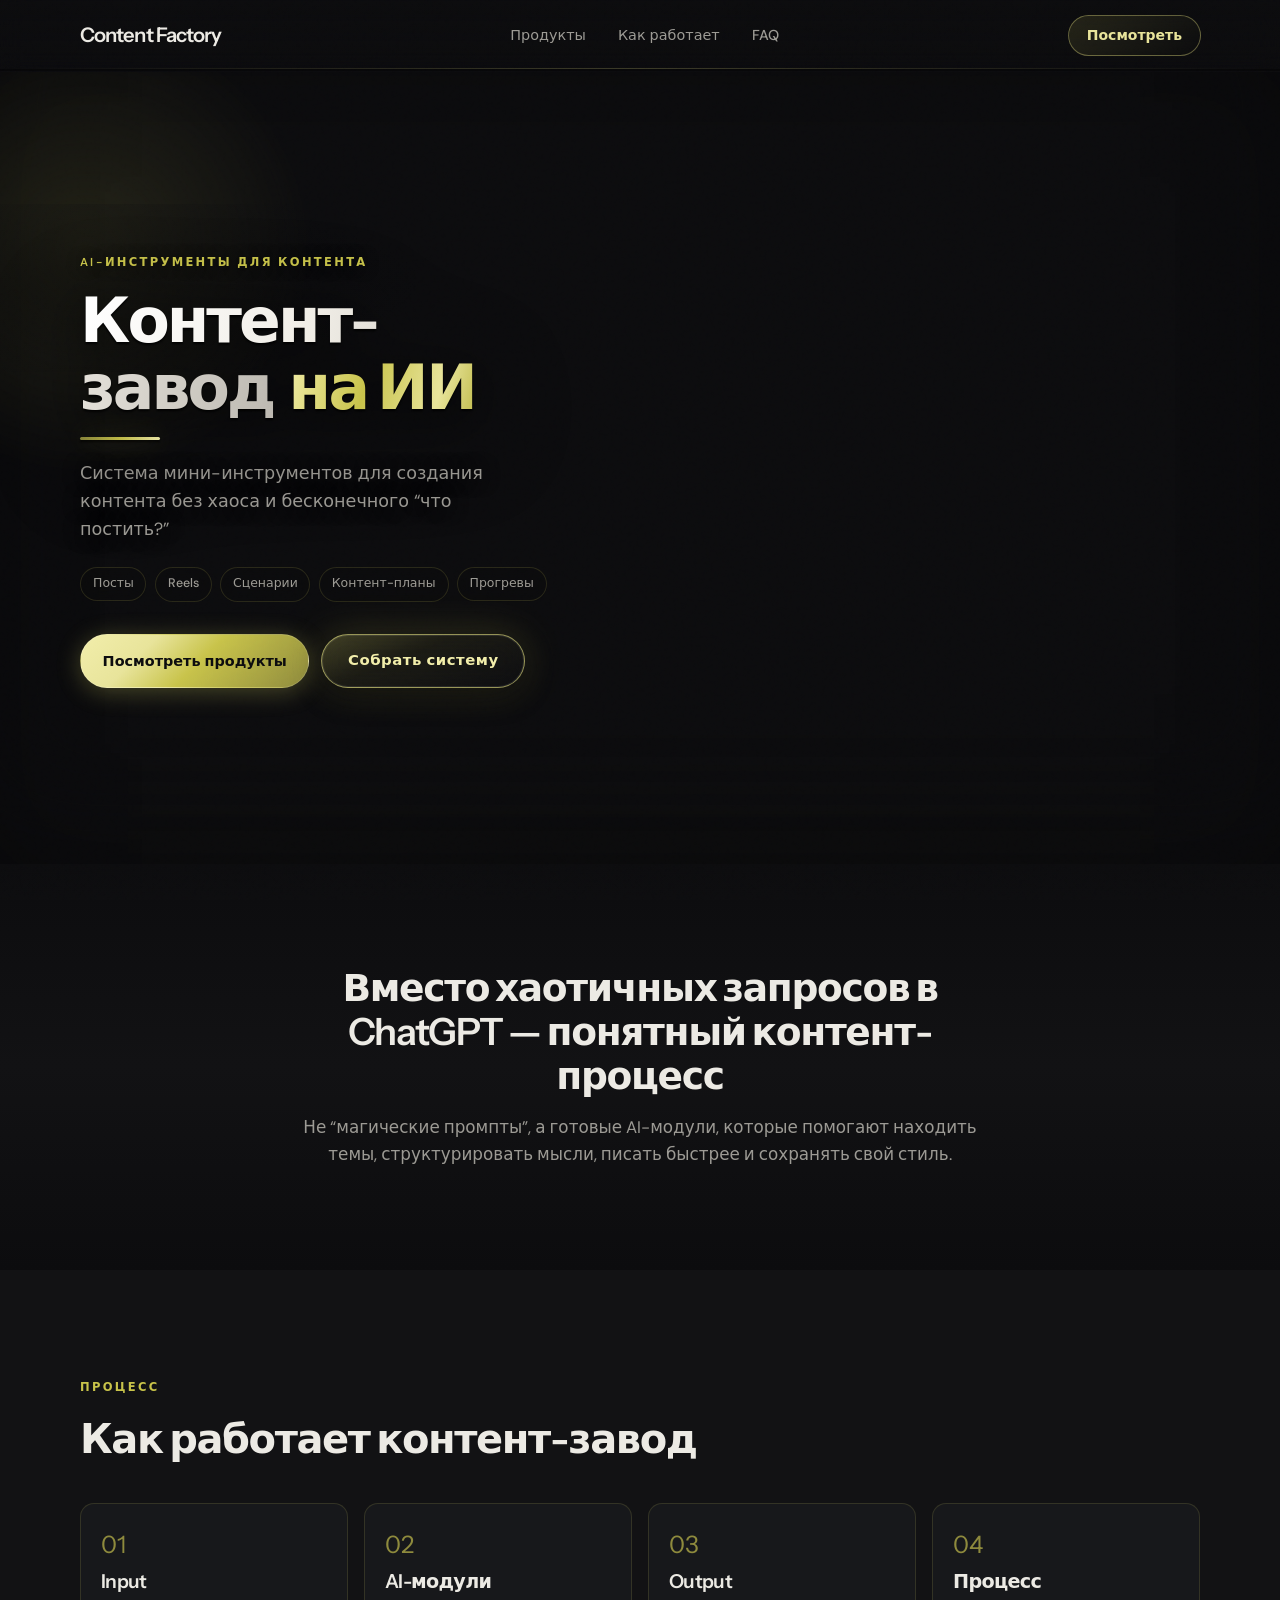
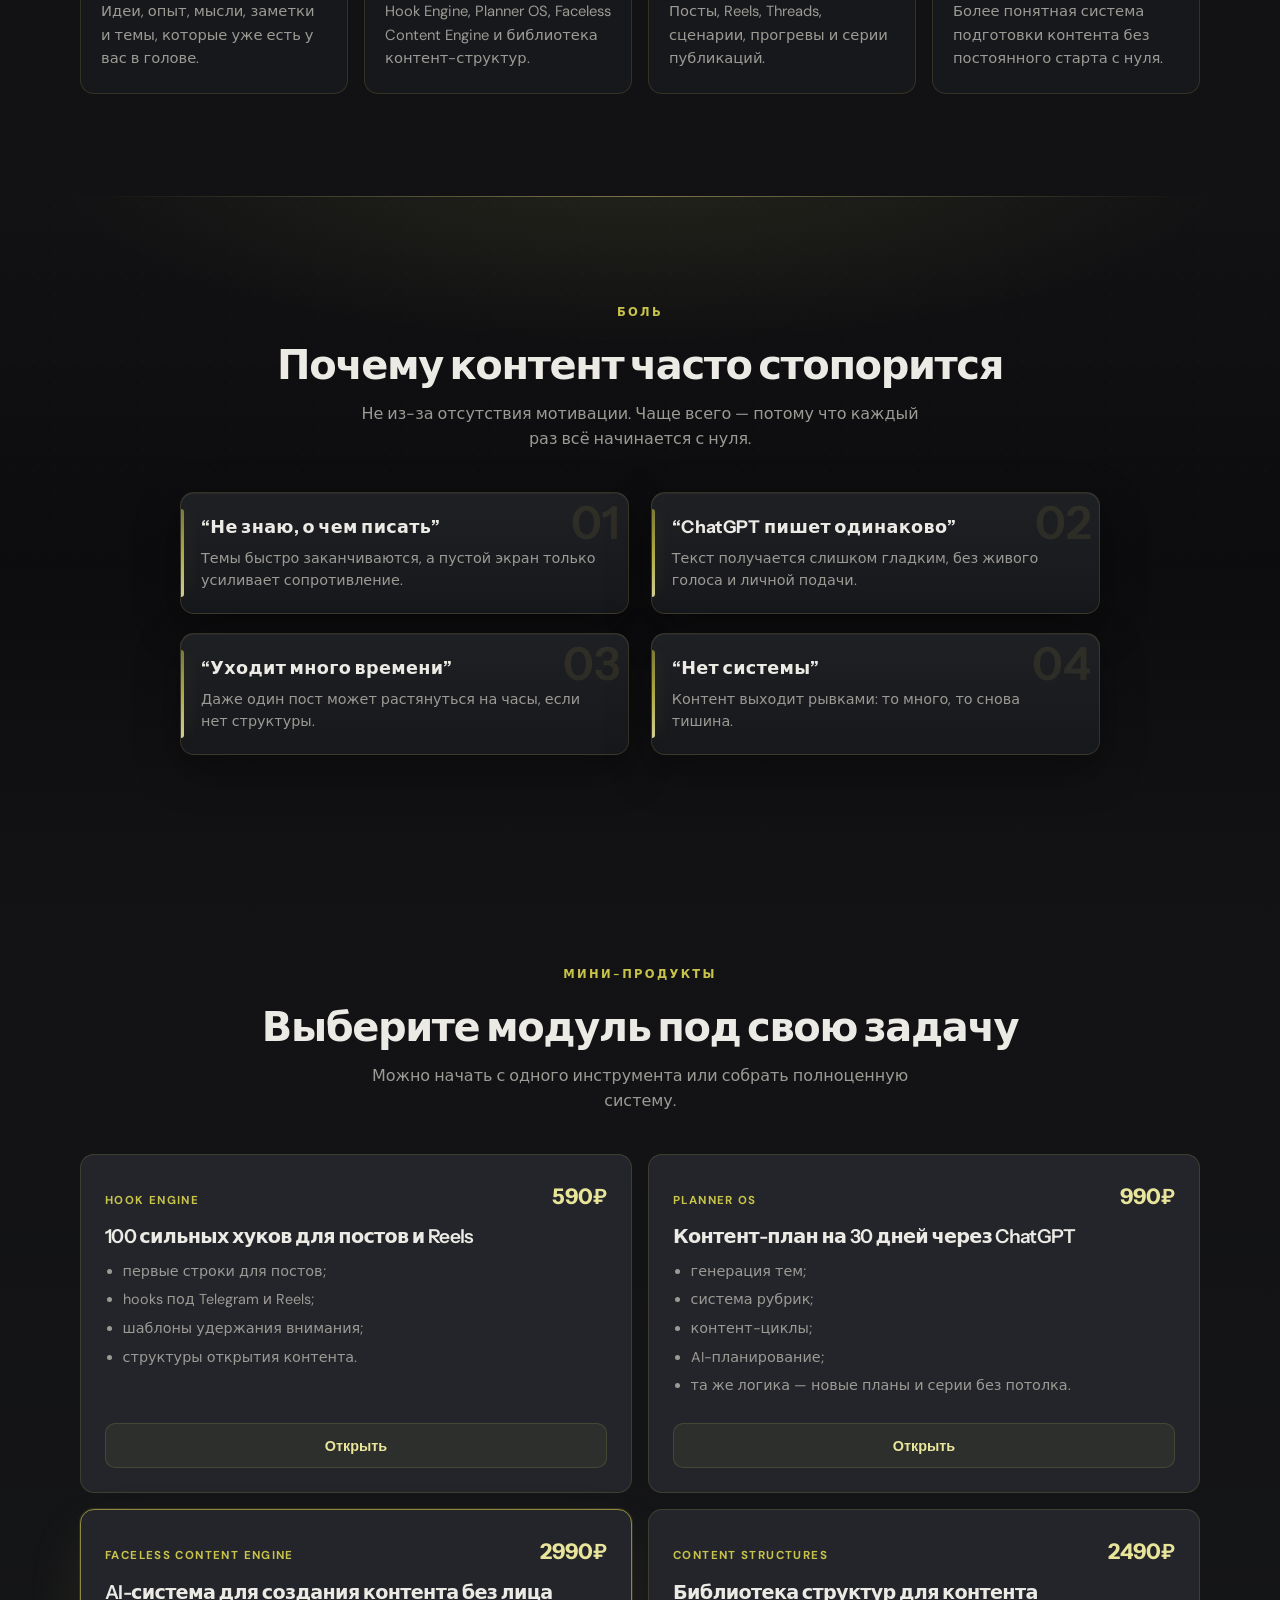
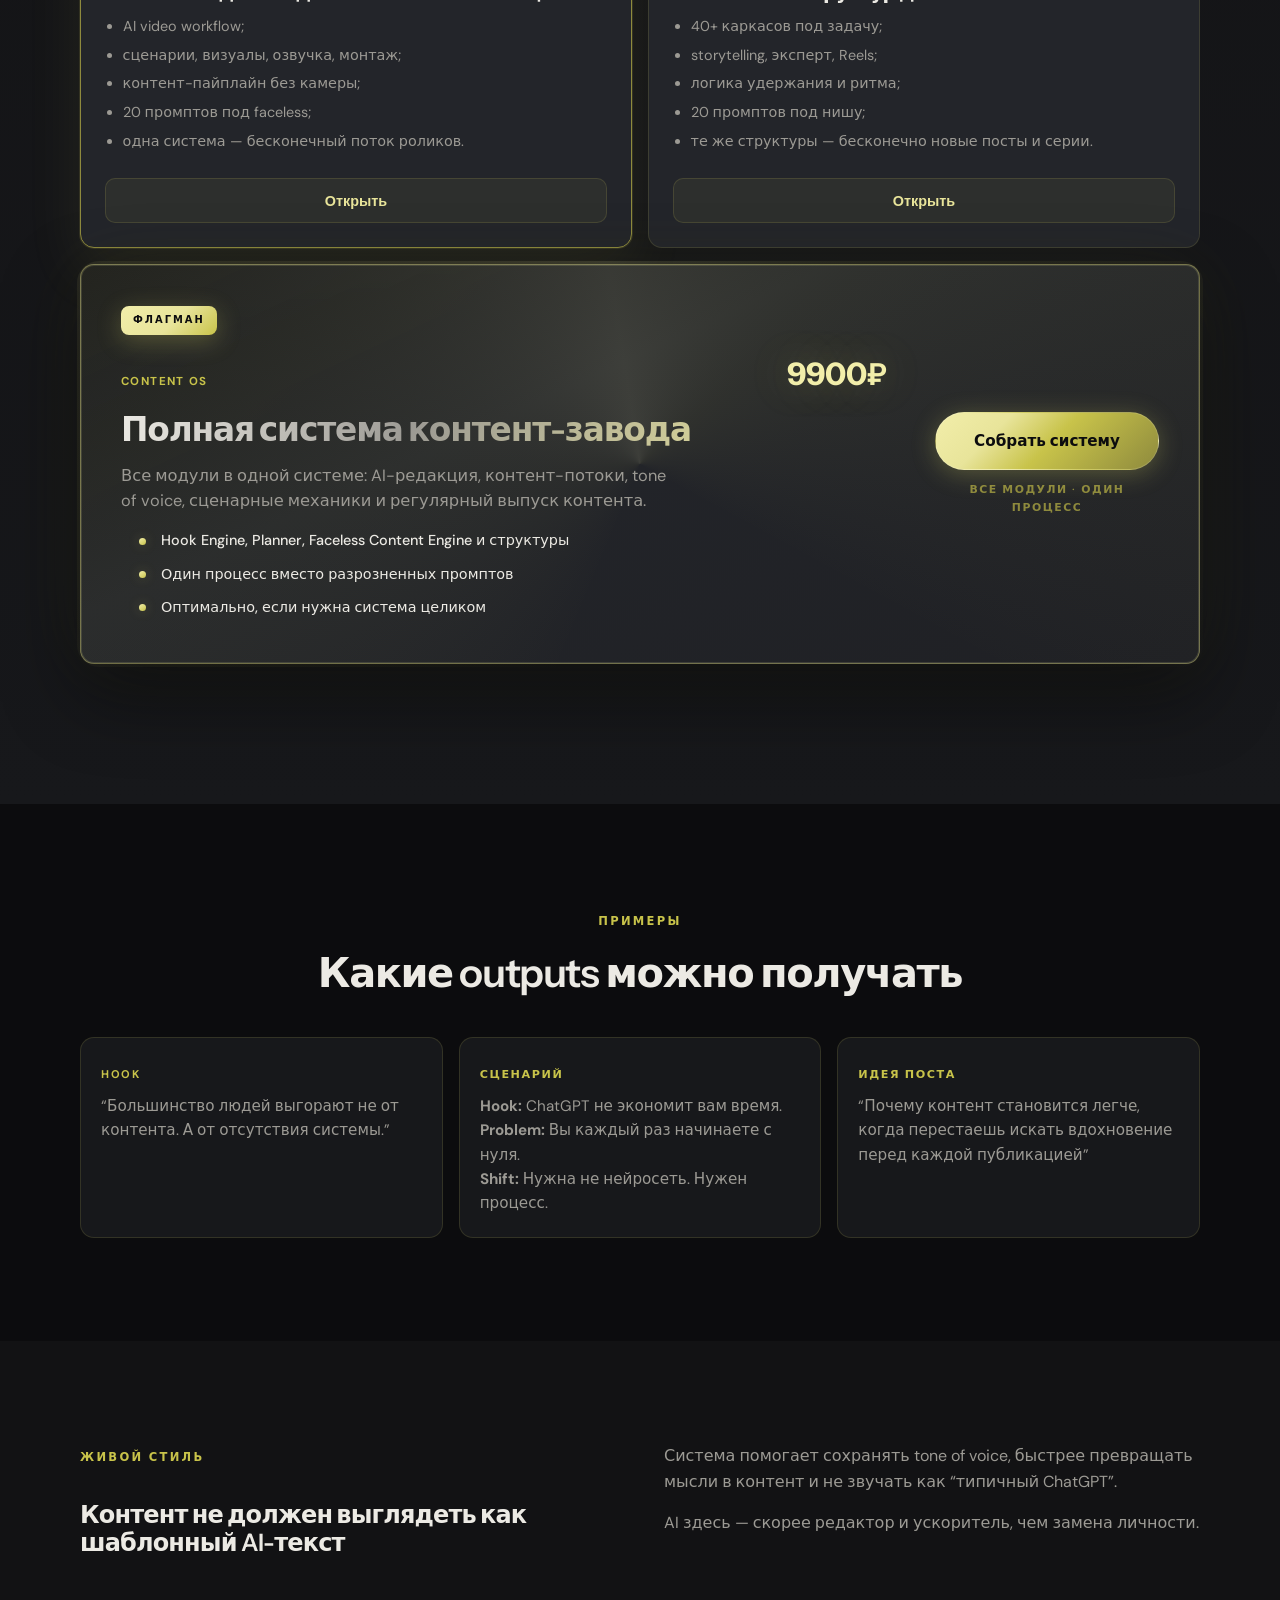
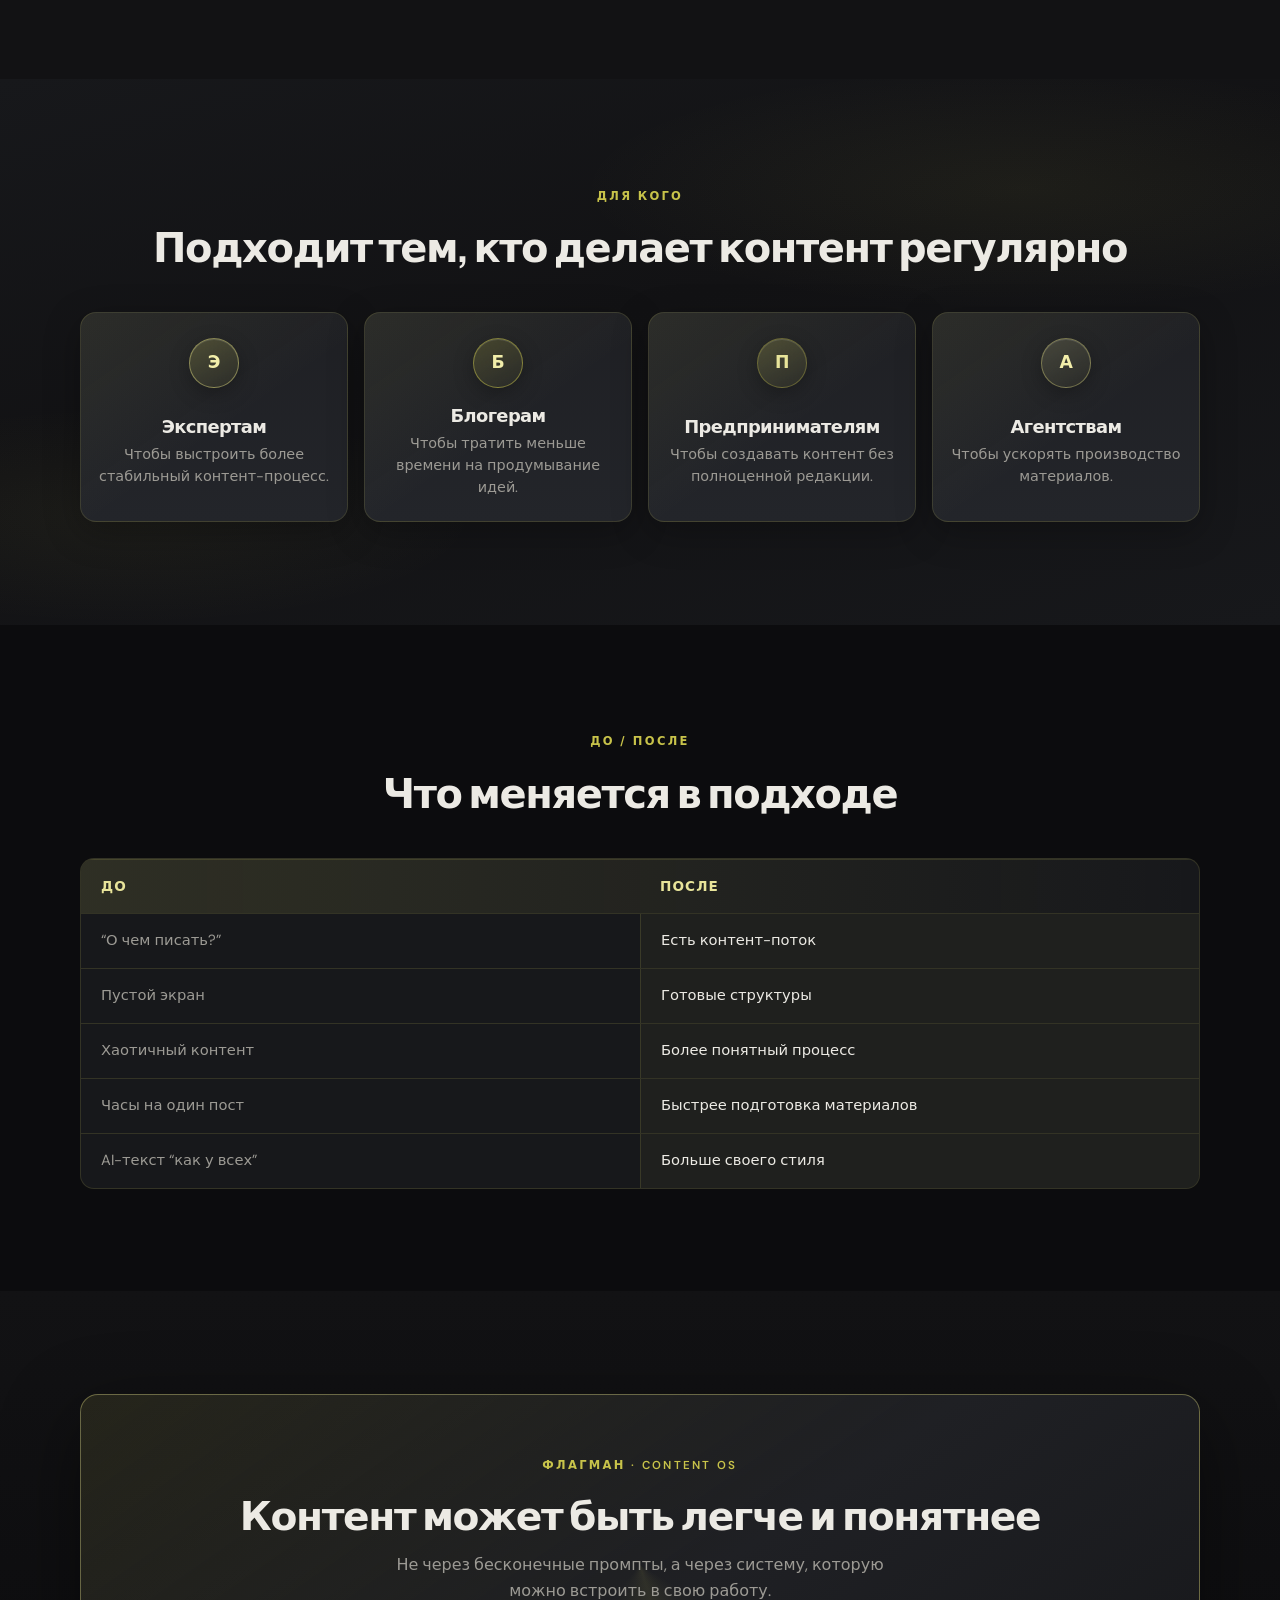
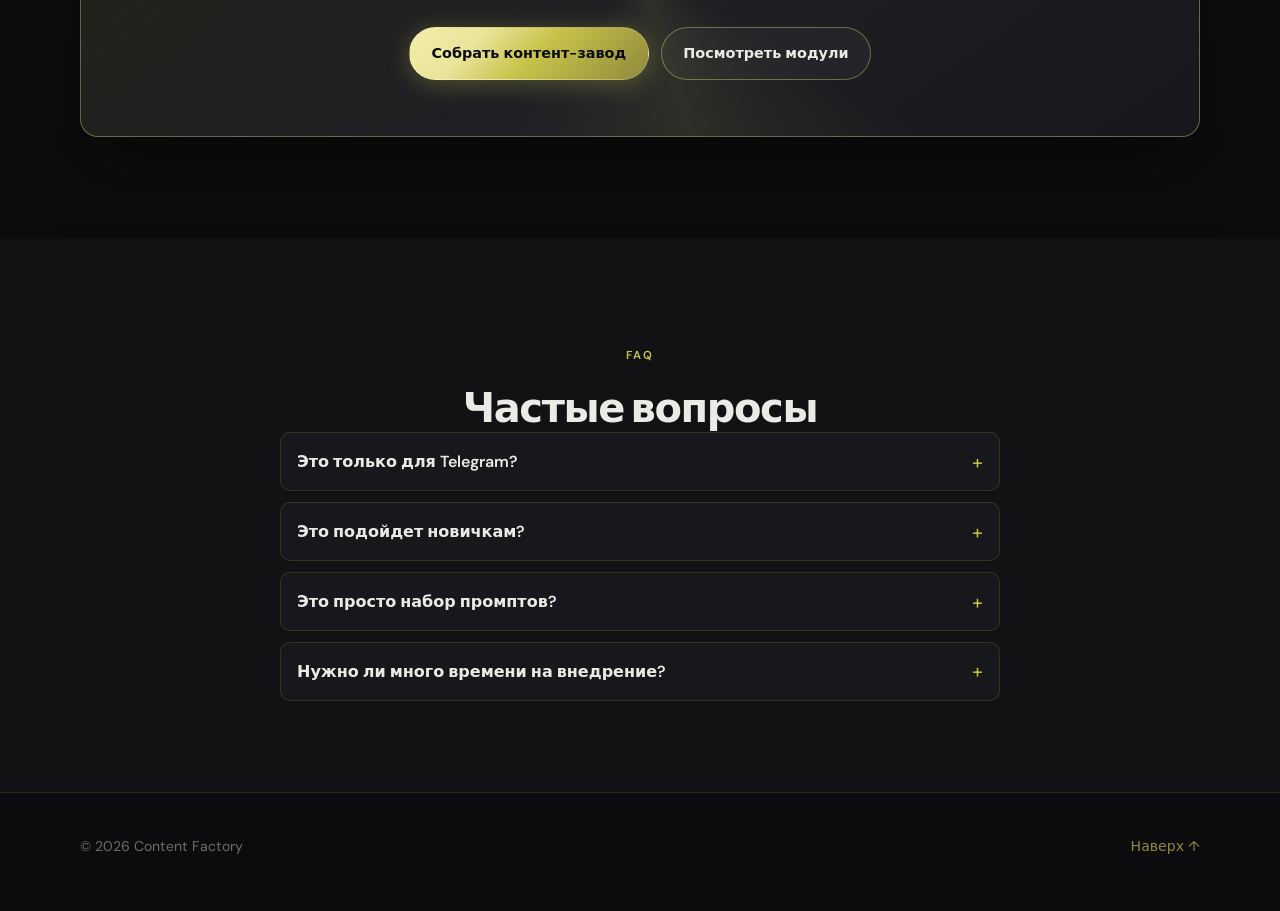
==== commit 90db48d2: "доработала шрифты и подложку" ====
--- a/index.html
+++ b/index.html
@@ -7,7 +7,7 @@
   <meta name="description" content="Система мини-инструментов для создания контента с помощью ИИ: хуки, сценарии, контент-планы и Content OS." />
   <link rel="preconnect" href="https://fonts.googleapis.com">
   <link rel="preconnect" href="https://fonts.gstatic.com" crossorigin>
-  <link href="https://fonts.googleapis.com/css2?family=Cormorant+Garamond:ital,wght@0,500;0,600;0,700;1,500&family=DM+Sans:ital,opsz,wght@0,9..40,400;0,9..40,500;0,9..40,600;0,9..40,700;1,9..40,400&display=swap" rel="stylesheet">
+  <link href="https://fonts.googleapis.com/css2?family=DM+Sans:ital,opsz,wght@0,9..40,400;0,9..40,500;0,9..40,600;0,9..40,700;1,9..40,400&family=Instrument+Sans:wght@400;500;600;700&display=swap" rel="stylesheet">
   <link rel="stylesheet" href="styles.css" />
 </head>
 <body>
@@ -47,7 +47,9 @@
       <div class="container hero-grid">
         <div class="hero-content reveal" data-reveal>
           <div class="eyebrow">AI-инструменты для контента</div>
-          <h1>Контент-завод на ИИ</h1>
+          <h1 class="hero-title" id="hero-title" aria-label="Контент-завод на ИИ">
+            <span class="hero-title__lead">Контент-завод</span><span class="hero-title__accent">на ИИ</span>
+          </h1>
           <p class="hero-lead">
             Система мини-инструментов для создания контента без хаоса и бесконечного “что постить?”
           </p>
--- a/styles.css
+++ b/styles.css
@@ -1,4 +1,4 @@
-/* Премиум: благородный серый + золотисто-жёлтый акцент */
+/* Премиум: серый + лимонный металлик; заголовки — Instrument Sans, текст — DM Sans */
 :root {
   --bg-void: #0c0c0e;
   --bg-deep: #121214;
@@ -16,8 +16,8 @@
   --text: #eceae4;
   --text-muted: #9c9a94;
   --text-dim: #6e6c66;
-  --font-serif: "Cormorant Garamond", Georgia, serif;
   --font-sans: "DM Sans", system-ui, sans-serif;
+  --font-heading: "Instrument Sans", "DM Sans", system-ui, sans-serif;
   --radius: 14px;
   --radius-sm: 10px;
   --header-h: 72px;
@@ -213,10 +213,10 @@
 }
 
 .logo {
-  font-family: var(--font-serif);
-  font-size: 1.35rem;
+  font-family: var(--font-heading);
+  font-size: 1.26rem;
   font-weight: 600;
-  letter-spacing: 0.02em;
+  letter-spacing: -0.045em;
   color: var(--text);
   text-decoration: none;
   position: relative;
@@ -335,8 +335,38 @@
   height: 100%;
   object-fit: cover;
   object-position: 58% 50%;
-  transform: scale(1.04);
+  transform: scale(1.1);
   filter: saturate(0.95) contrast(1.04) brightness(0.97);
+  will-change: object-position;
+  animation: hero-video-drift 140s linear infinite;
+}
+
+@keyframes hero-video-drift {
+  0%,
+  100% {
+    object-position: 56% 49%;
+  }
+  12.5% {
+    object-position: 63% 47%;
+  }
+  25% {
+    object-position: 65% 52%;
+  }
+  37.5% {
+    object-position: 61% 57%;
+  }
+  50% {
+    object-position: 54% 58%;
+  }
+  62.5% {
+    object-position: 47% 55%;
+  }
+  75% {
+    object-position: 45% 50%;
+  }
+  87.5% {
+    object-position: 50% 46%;
+  }
 }
 
 .hero-backdrop__scrim {
@@ -420,8 +450,7 @@
 
 @media (max-width: 720px) {
   .hero-video {
-    object-position: 50% 40%;
-    transform: scale(1.08);
+    transform: scale(1.12);
     filter: saturate(0.93) contrast(1.03) brightness(0.92);
   }
 
@@ -458,6 +487,7 @@
 @media (prefers-reduced-motion: reduce) {
   .hero-video {
     display: none;
+    animation: none;
   }
 
   .hero-backdrop {
@@ -494,10 +524,11 @@
 h1,
 h2,
 h3 {
-  font-family: var(--font-serif);
+  font-family: var(--font-heading);
   font-weight: 600;
-  line-height: 1.12;
-  letter-spacing: 0.01em;
+  line-height: 1.17;
+  letter-spacing: -0.035em;
+  font-optical-sizing: auto;
 }
 
 h1 {
@@ -509,40 +540,73 @@
   color: transparent;
 }
 
-.hero h1 {
+.hero h1.hero-title {
   position: relative;
   z-index: 0;
-  font-size: clamp(2.65rem, 5.9vw, 4rem);
+  display: block;
+  margin: 0 0 1.15rem;
+  max-width: min(100%, 22ch);
+  font-family: var(--font-heading);
+  font-size: clamp(2.45rem, 5.9vw, 3.85rem);
   font-weight: 700;
-  letter-spacing: -0.03em;
-  line-height: 1.04;
-  margin: 0 0 1.15rem;
+  line-height: 1.1;
+  letter-spacing: -0.048em;
+  text-wrap: balance;
+  background: none;
+  -webkit-background-clip: unset;
+  background-clip: unset;
+  color: inherit;
+  filter:
+    drop-shadow(0 2px 1px rgba(0, 0, 0, 0.92))
+    drop-shadow(0 6px 22px rgba(0, 0, 0, 0.52))
+    drop-shadow(0 18px 48px rgba(0, 0, 0, 0.36));
+}
+
+.hero-title__lead,
+.hero-title__accent {
+  display: inline;
+  font-size: inherit;
+  line-height: inherit;
+  font-weight: inherit;
+  letter-spacing: inherit;
+}
+
+.hero-title__lead {
+  background: linear-gradient(100deg, #ffffff 0%, #f0ede6 48%, #bcb8b0 100%);
+  -webkit-background-clip: text;
+  background-clip: text;
+  color: transparent;
+}
+
+.hero-title__accent {
+  margin-left: 0.22em;
+  padding: 0 0.02em;
+  font-weight: 600;
+  letter-spacing: -0.04em;
+  white-space: nowrap;
   background: linear-gradient(
-    122deg,
-    #faf8f2 0%,
-    var(--text) 18%,
-    #e2dfd6 42%,
-    var(--gold-soft) 72%,
-    var(--gold-chrome) 100%
+    105deg,
+    var(--gold-chrome) 0%,
+    var(--gold) 42%,
+    var(--gold-soft) 78%,
+    rgba(200, 195, 74, 0.95) 100%
   );
   -webkit-background-clip: text;
   background-clip: text;
   color: transparent;
-  filter:
-    drop-shadow(0 2px 1px rgba(0, 0, 0, 0.9))
-    drop-shadow(0 6px 20px rgba(0, 0, 0, 0.55))
-    drop-shadow(0 18px 48px rgba(0, 0, 0, 0.35));
-}
-
-.hero h1::after {
+  box-decoration-break: clone;
+  -webkit-box-decoration-break: clone;
+}
+
+.hero h1.hero-title::after {
   content: "";
   display: block;
   width: min(5rem, 32vw);
   height: 3px;
-  margin-top: 1.05rem;
+  margin-top: 1rem;
   border-radius: 999px;
   background: linear-gradient(90deg, var(--gold-muted), var(--gold), var(--gold-chrome));
-  box-shadow: 0 0 28px rgba(218, 214, 102, 0.35);
+  box-shadow: 0 0 28px rgba(218, 214, 102, 0.38);
   opacity: 0.95;
 }
 
@@ -794,7 +858,7 @@
 }
 
 .step-number {
-  font-family: var(--font-serif);
+  font-family: var(--font-heading);
   font-size: 1.5rem;
   color: var(--gold-muted);
   display: block;
@@ -870,7 +934,7 @@
   position: absolute;
   top: 0.45rem;
   right: 0.5rem;
-  font-family: var(--font-serif);
+  font-family: var(--font-heading);
   font-size: clamp(2.1rem, 4.5vw, 2.85rem);
   font-weight: 600;
   line-height: 1;
@@ -904,7 +968,7 @@
 .card--pain h3 {
   position: relative;
   z-index: 1;
-  font-family: var(--font-serif);
+  font-family: var(--font-heading);
   font-size: 1.22rem;
   font-style: normal;
   font-weight: 700;
@@ -1078,7 +1142,7 @@
 }
 
 .price {
-  font-family: var(--font-serif);
+  font-family: var(--font-heading);
   font-size: 1.35rem;
   color: var(--gold-soft);
 }
@@ -1190,12 +1254,12 @@
 }
 
 .product-flagship .product-flagship-title {
-  font-family: var(--font-serif);
+  font-family: var(--font-heading);
   font-size: clamp(1.5rem, 3vw, 2.05rem);
   font-weight: 600;
-  line-height: 1.12;
+  line-height: 1.18;
   margin: 0 0 0.85rem;
-  letter-spacing: 0.02em;
+  letter-spacing: -0.035em;
   background: linear-gradient(110deg, var(--text) 0%, var(--text-muted) 38%, var(--gold-soft) 92%);
   -webkit-background-clip: text;
   background-clip: text;
@@ -1785,12 +1849,12 @@
 }
 
 .product-modal__title {
-  font-family: var(--font-serif);
+  font-family: var(--font-heading);
   font-size: clamp(1.65rem, 4vw, 2.25rem);
   font-weight: 600;
-  line-height: 1.15;
+  line-height: 1.18;
   margin: 0 0 0.75rem;
-  letter-spacing: 0.02em;
+  letter-spacing: -0.035em;
   background: linear-gradient(110deg, var(--text) 0%, var(--text-muted) 40%, var(--gold-soft) 100%);
   -webkit-background-clip: text;
   background-clip: text;
@@ -1822,7 +1886,7 @@
 }
 
 .product-modal__h3 {
-  font-family: var(--font-serif);
+  font-family: var(--font-heading);
   font-size: 1.35rem;
   font-weight: 600;
   margin: 0 0 0.65rem;
@@ -1922,7 +1986,7 @@
   margin: 0;
   padding: 0;
   border: none;
-  font-family: var(--font-serif);
+  font-family: var(--font-heading);
   font-size: 1.05rem;
   font-style: italic;
   font-weight: 500;
@@ -2002,15 +2066,16 @@
 }
 
 .product-modal__price {
-  font-family: var(--font-serif);
+  font-family: var(--font-heading);
   font-size: clamp(2rem, 5vw, 2.75rem);
-  font-weight: 600;
+  font-weight: 700;
+  letter-spacing: -0.04em;
   color: var(--gold-chrome);
   text-shadow: 0 0 48px rgba(218, 214, 102, 0.2);
 }
 
 .product-modal__foot-title {
-  font-family: var(--font-serif);
+  font-family: var(--font-heading);
   font-size: 1.5rem;
   font-weight: 600;
   margin: 0 0 0.35rem;
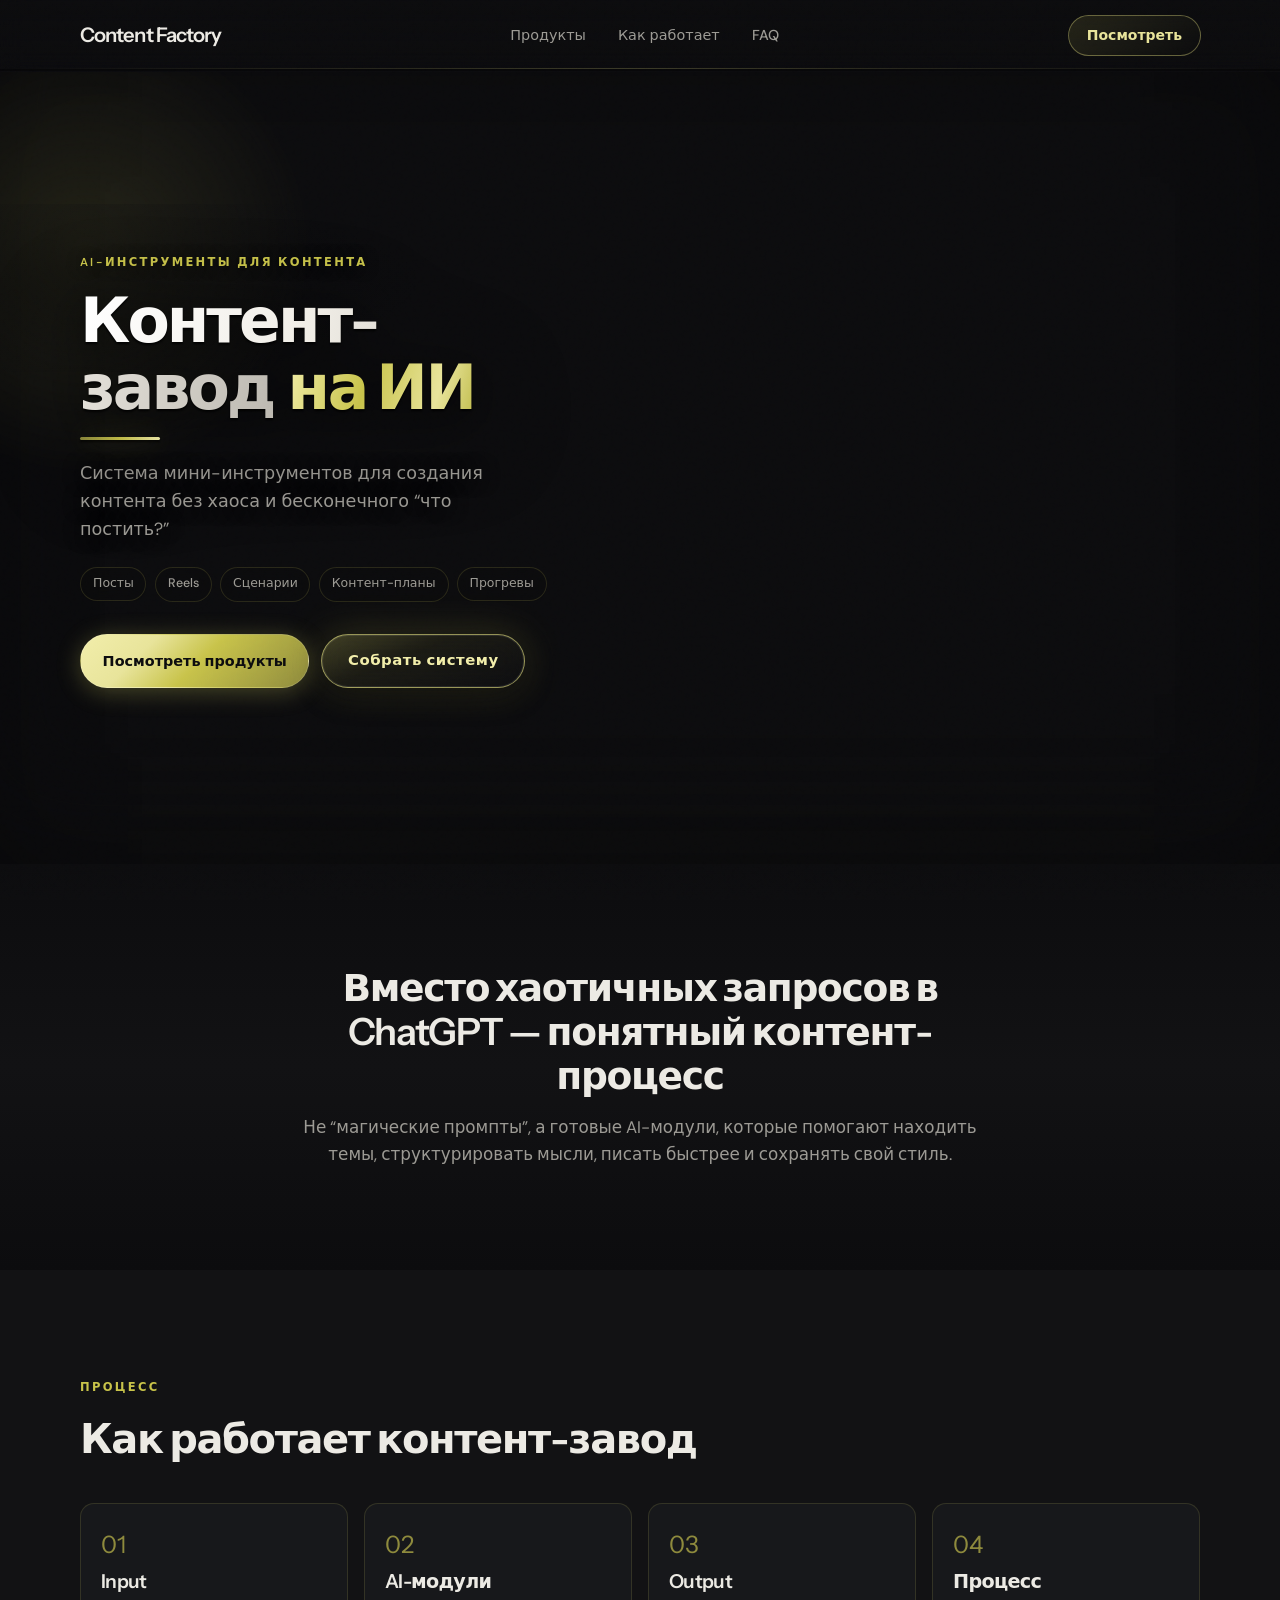
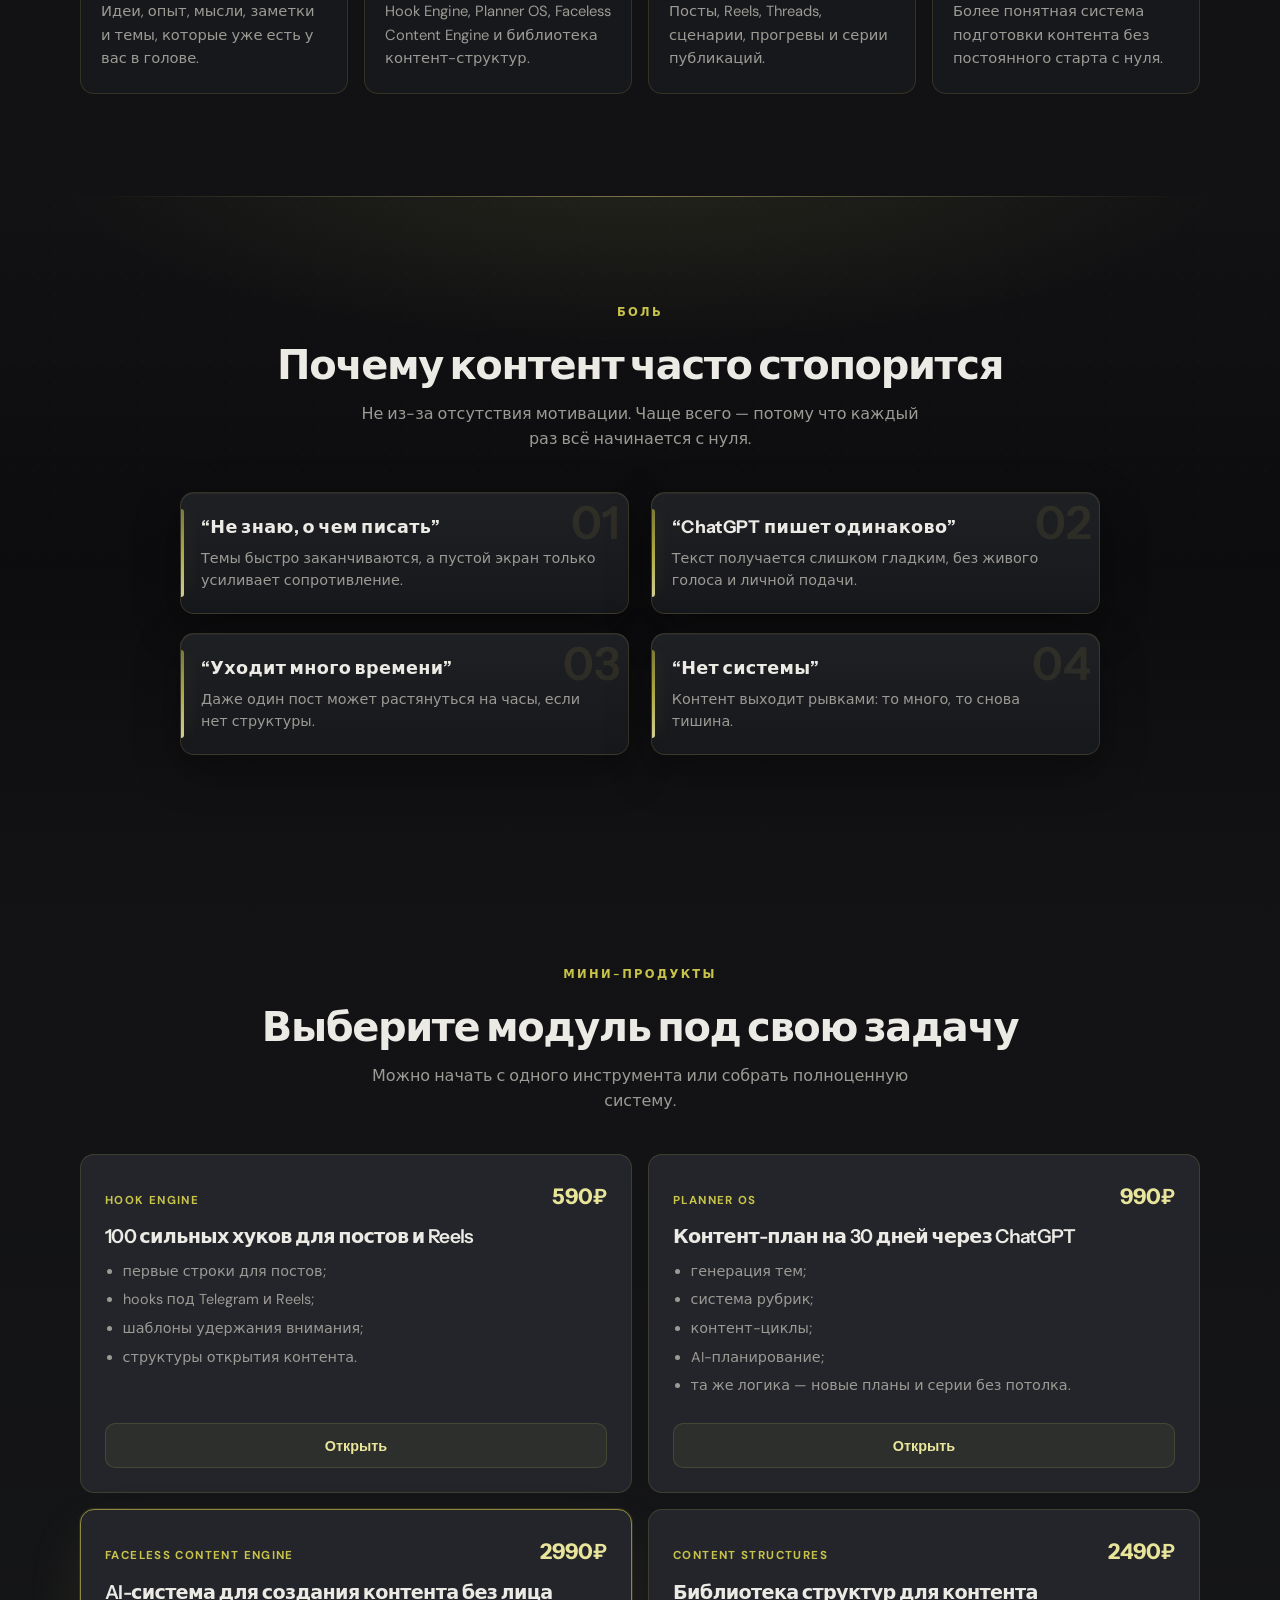
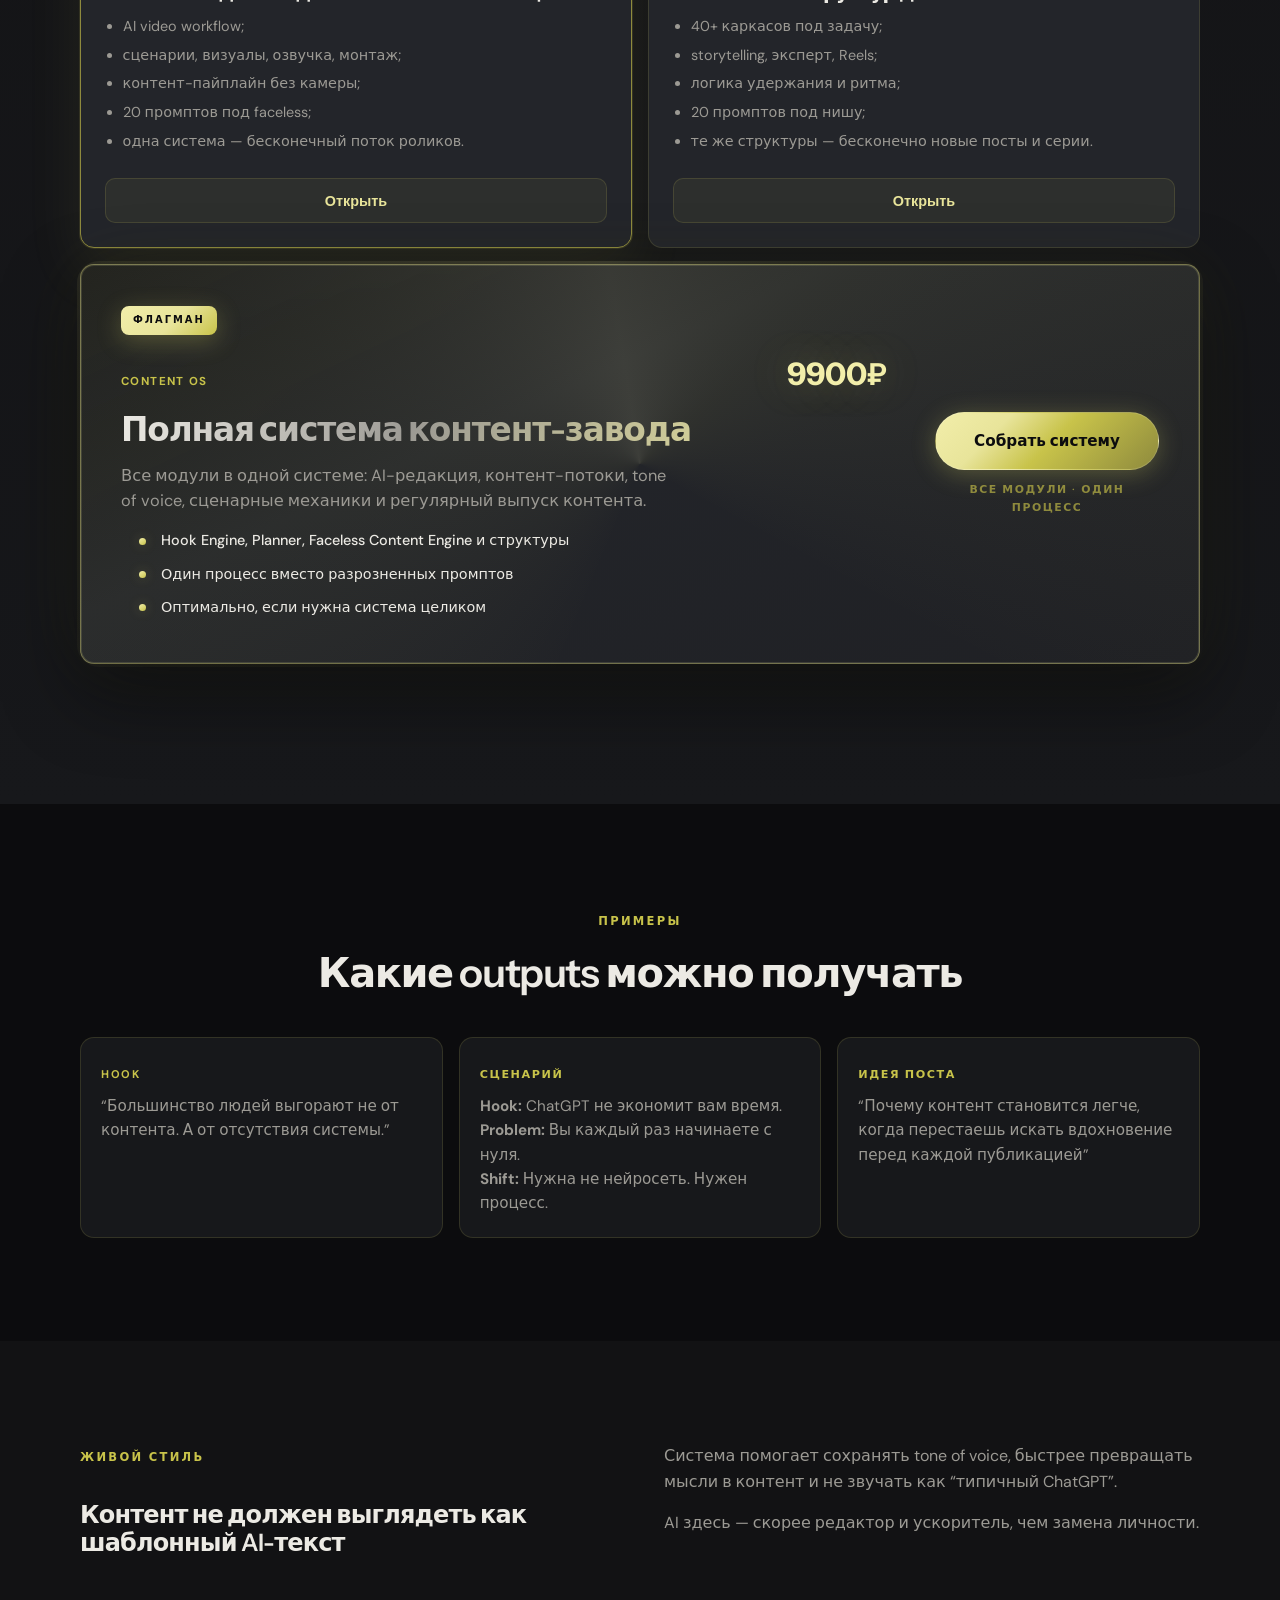
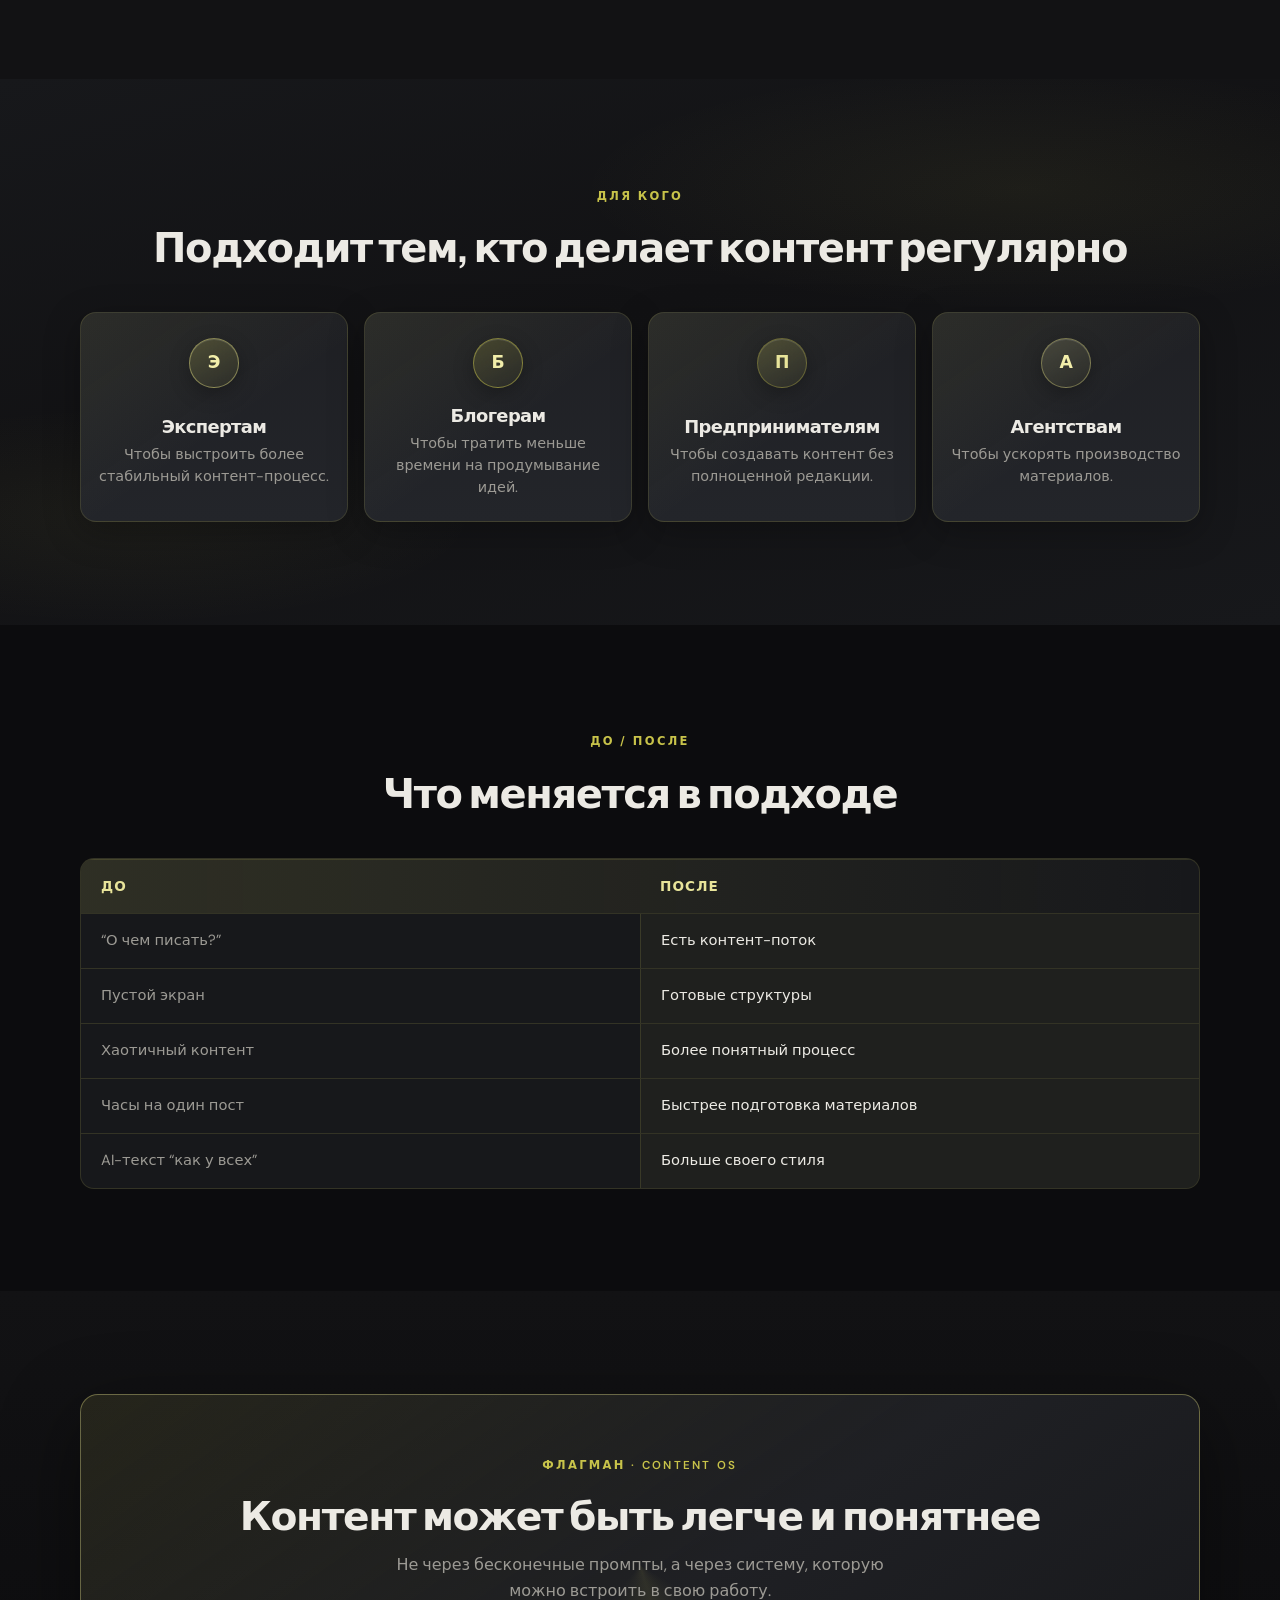
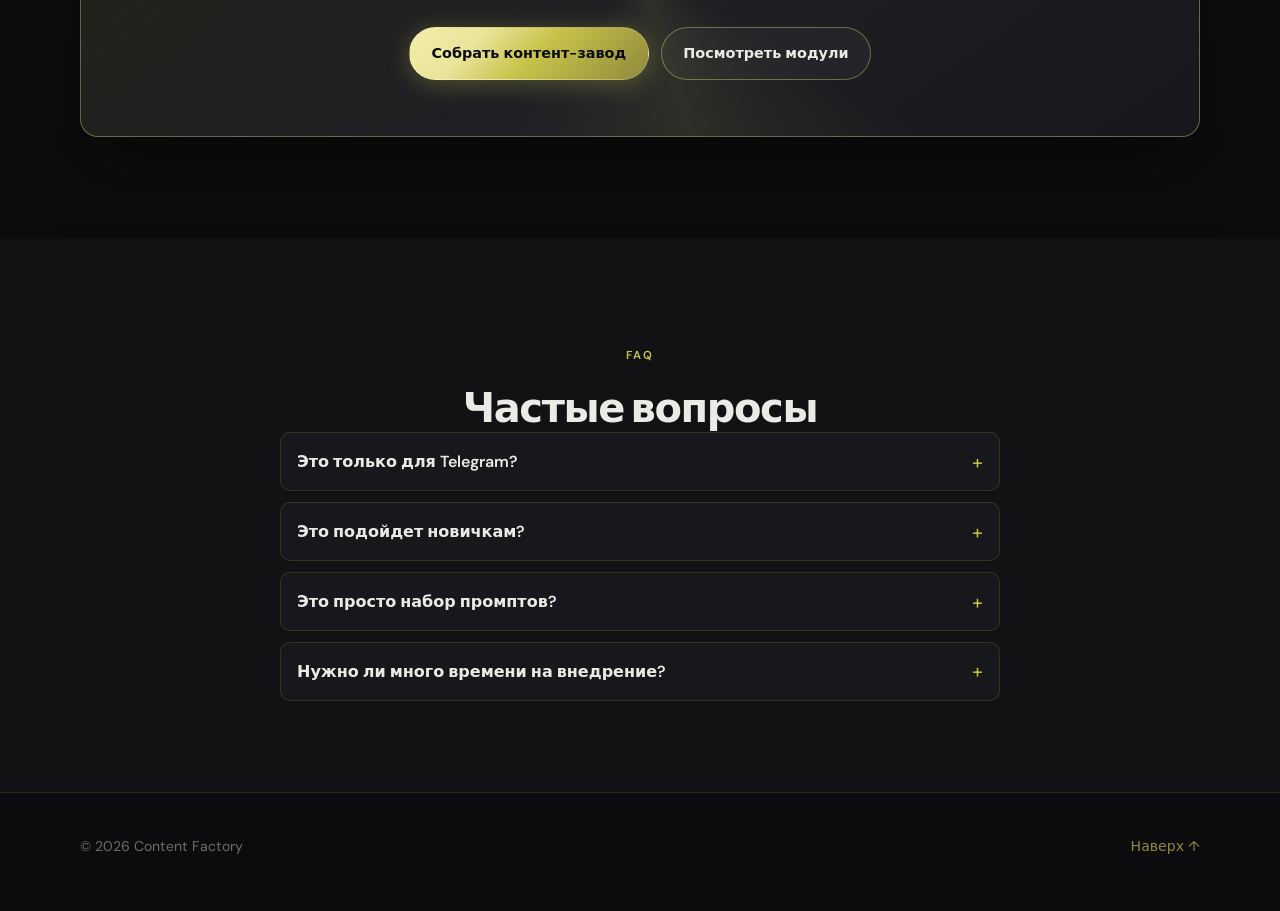
==== commit 2f8ad52b: "исправлена некорректная главная" ====
--- a/index.html
+++ b/index.html
@@ -48,7 +48,7 @@
         <div class="hero-content reveal" data-reveal>
           <div class="eyebrow">AI-инструменты для контента</div>
           <h1 class="hero-title" id="hero-title" aria-label="Контент-завод на ИИ">
-            <span class="hero-title__lead">Контент-завод</span><span class="hero-title__accent">на ИИ</span>
+            <span class="hero-title__lead">Контент-завод</span> <span class="hero-title__accent">на ИИ</span>
           </h1>
           <p class="hero-lead">
             Система мини-инструментов для создания контента без хаоса и бесконечного “что постить?”
--- a/styles.css
+++ b/styles.css
@@ -579,7 +579,7 @@
 }
 
 .hero-title__accent {
-  margin-left: 0.22em;
+  margin-left: 0.06em;
   padding: 0 0.02em;
   font-weight: 600;
   letter-spacing: -0.04em;
